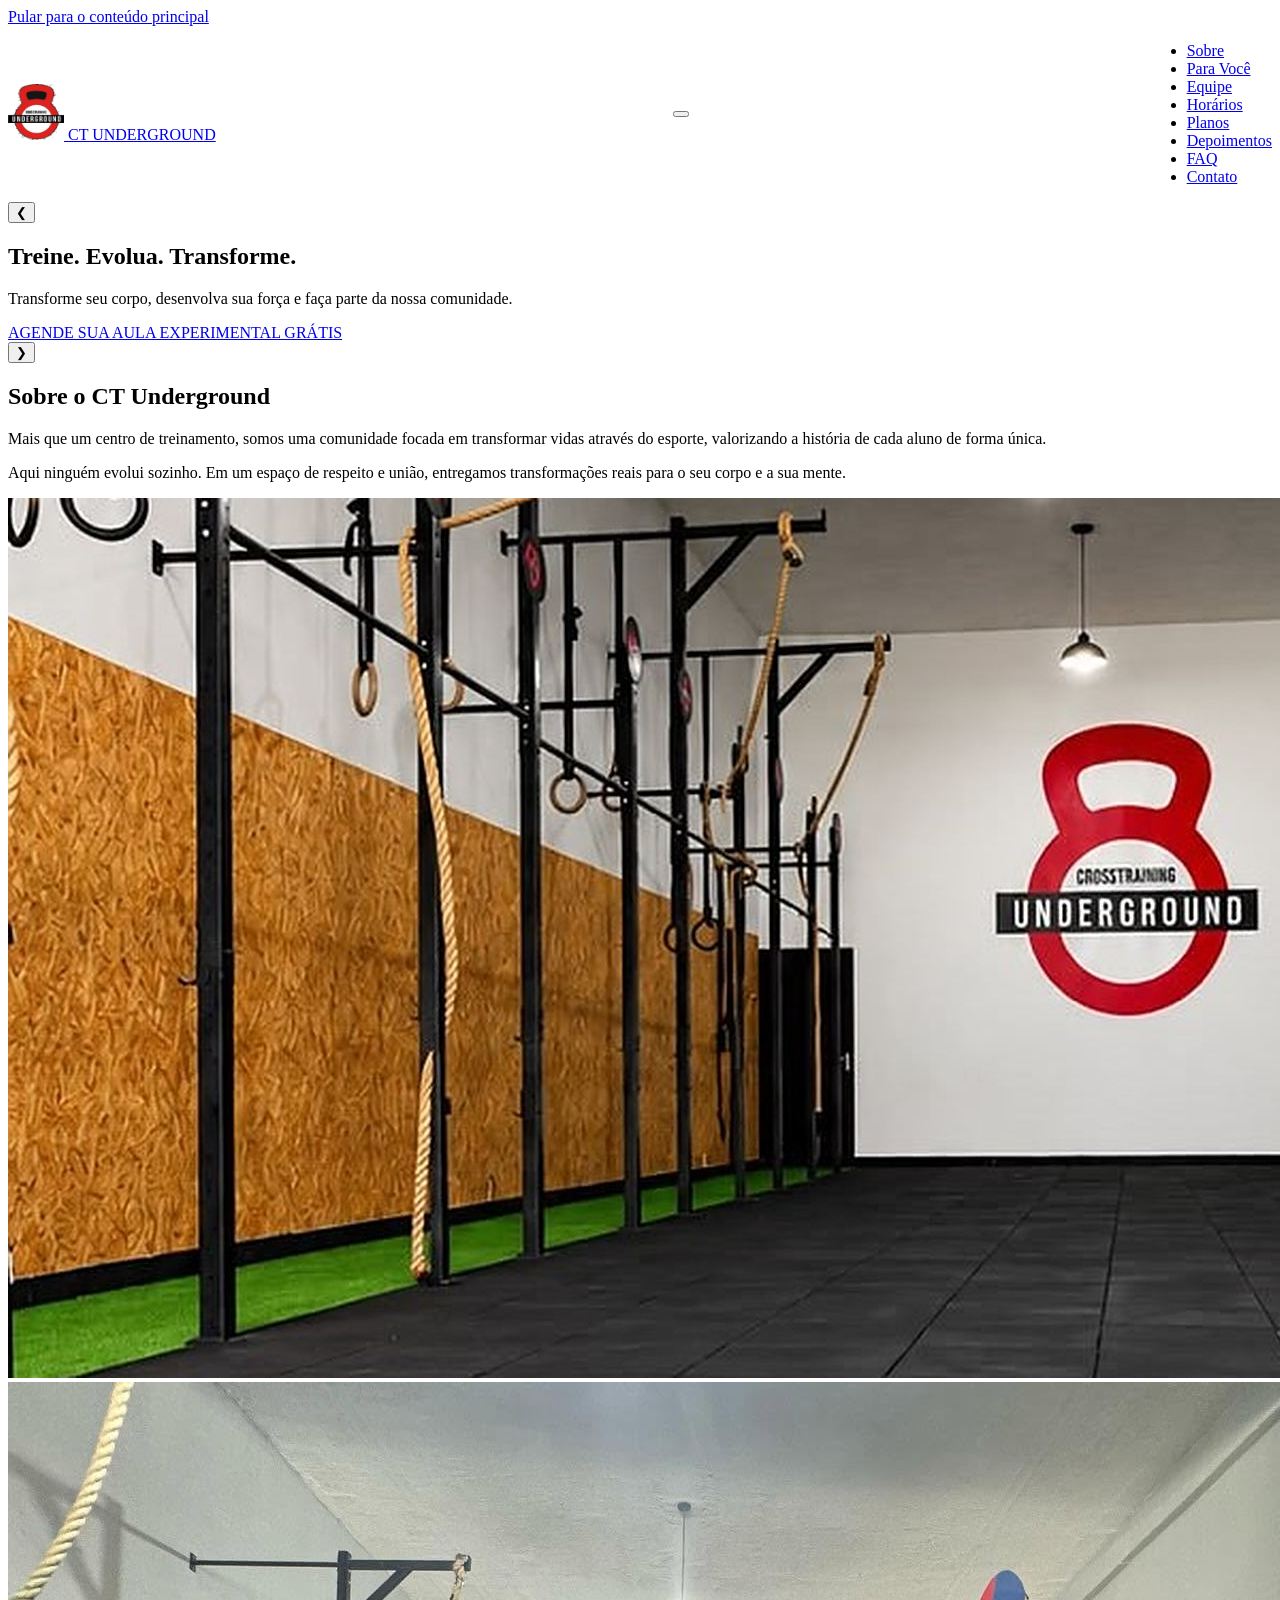
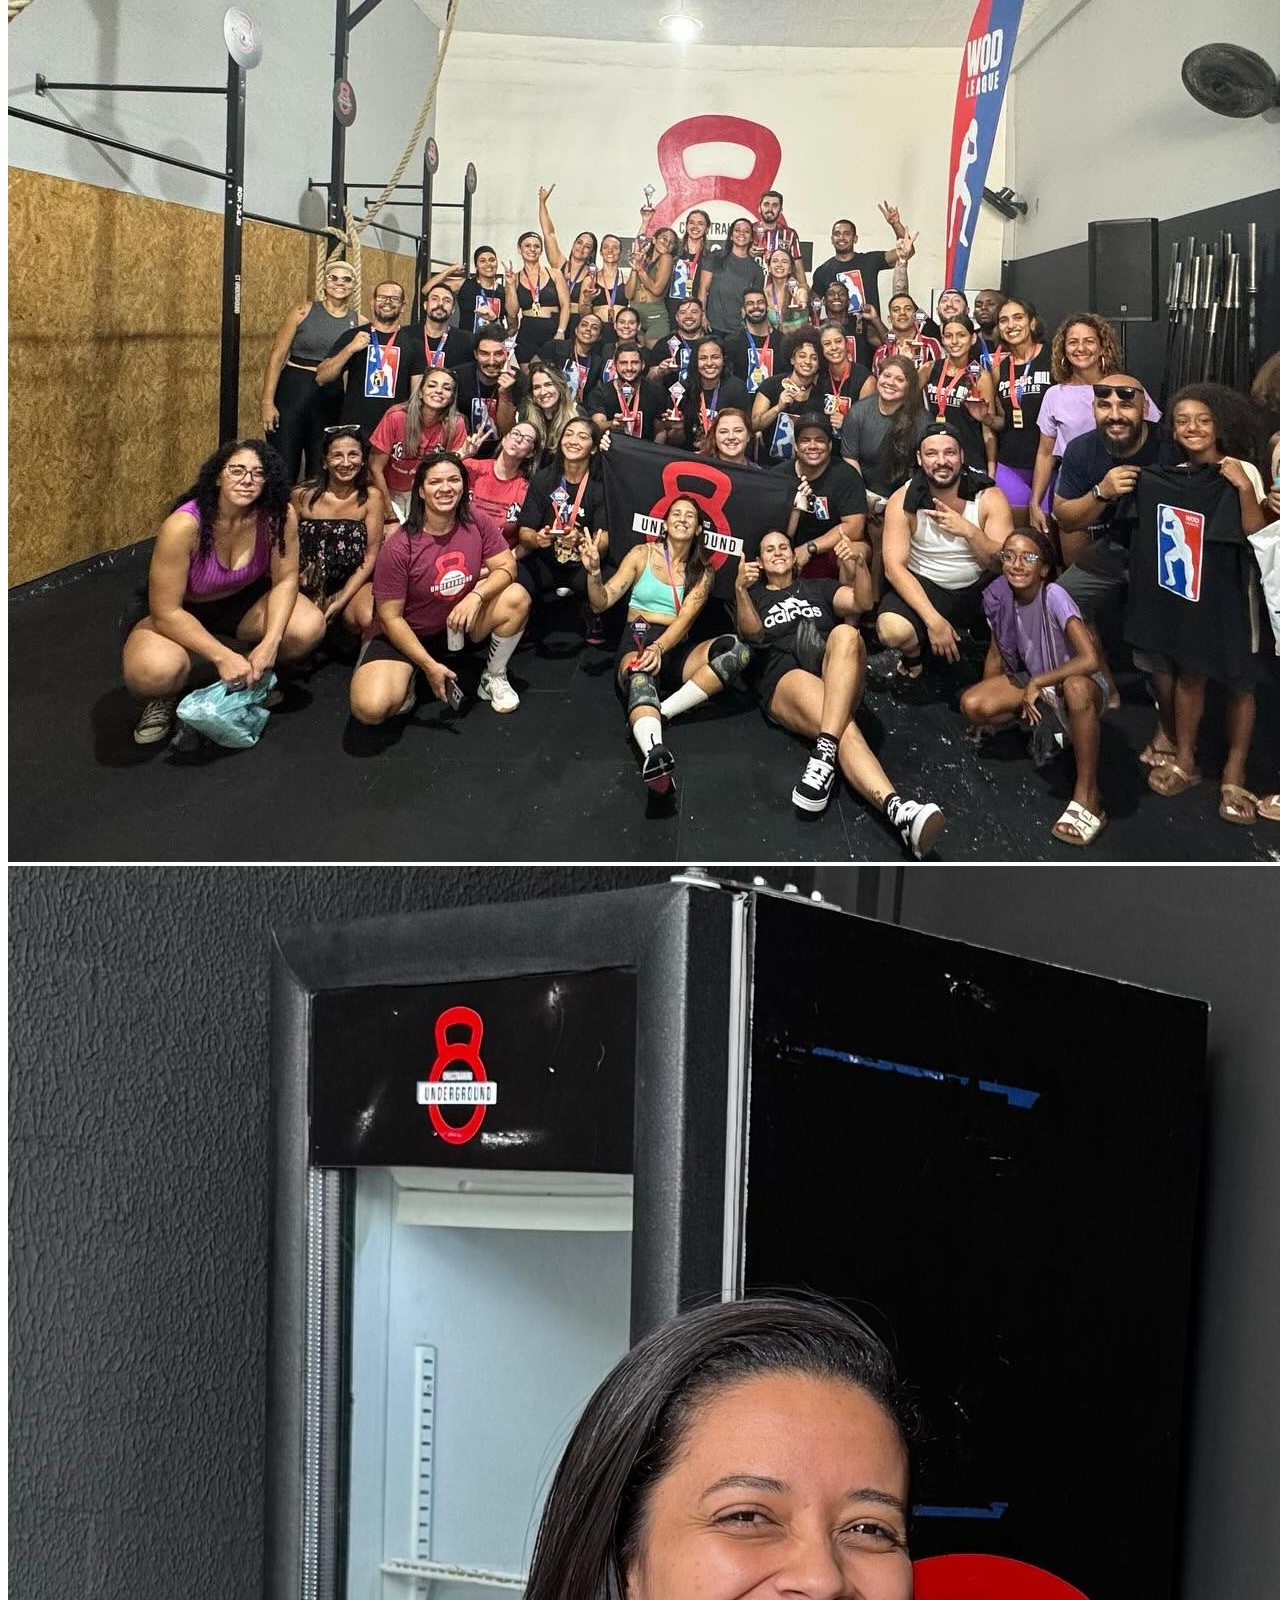
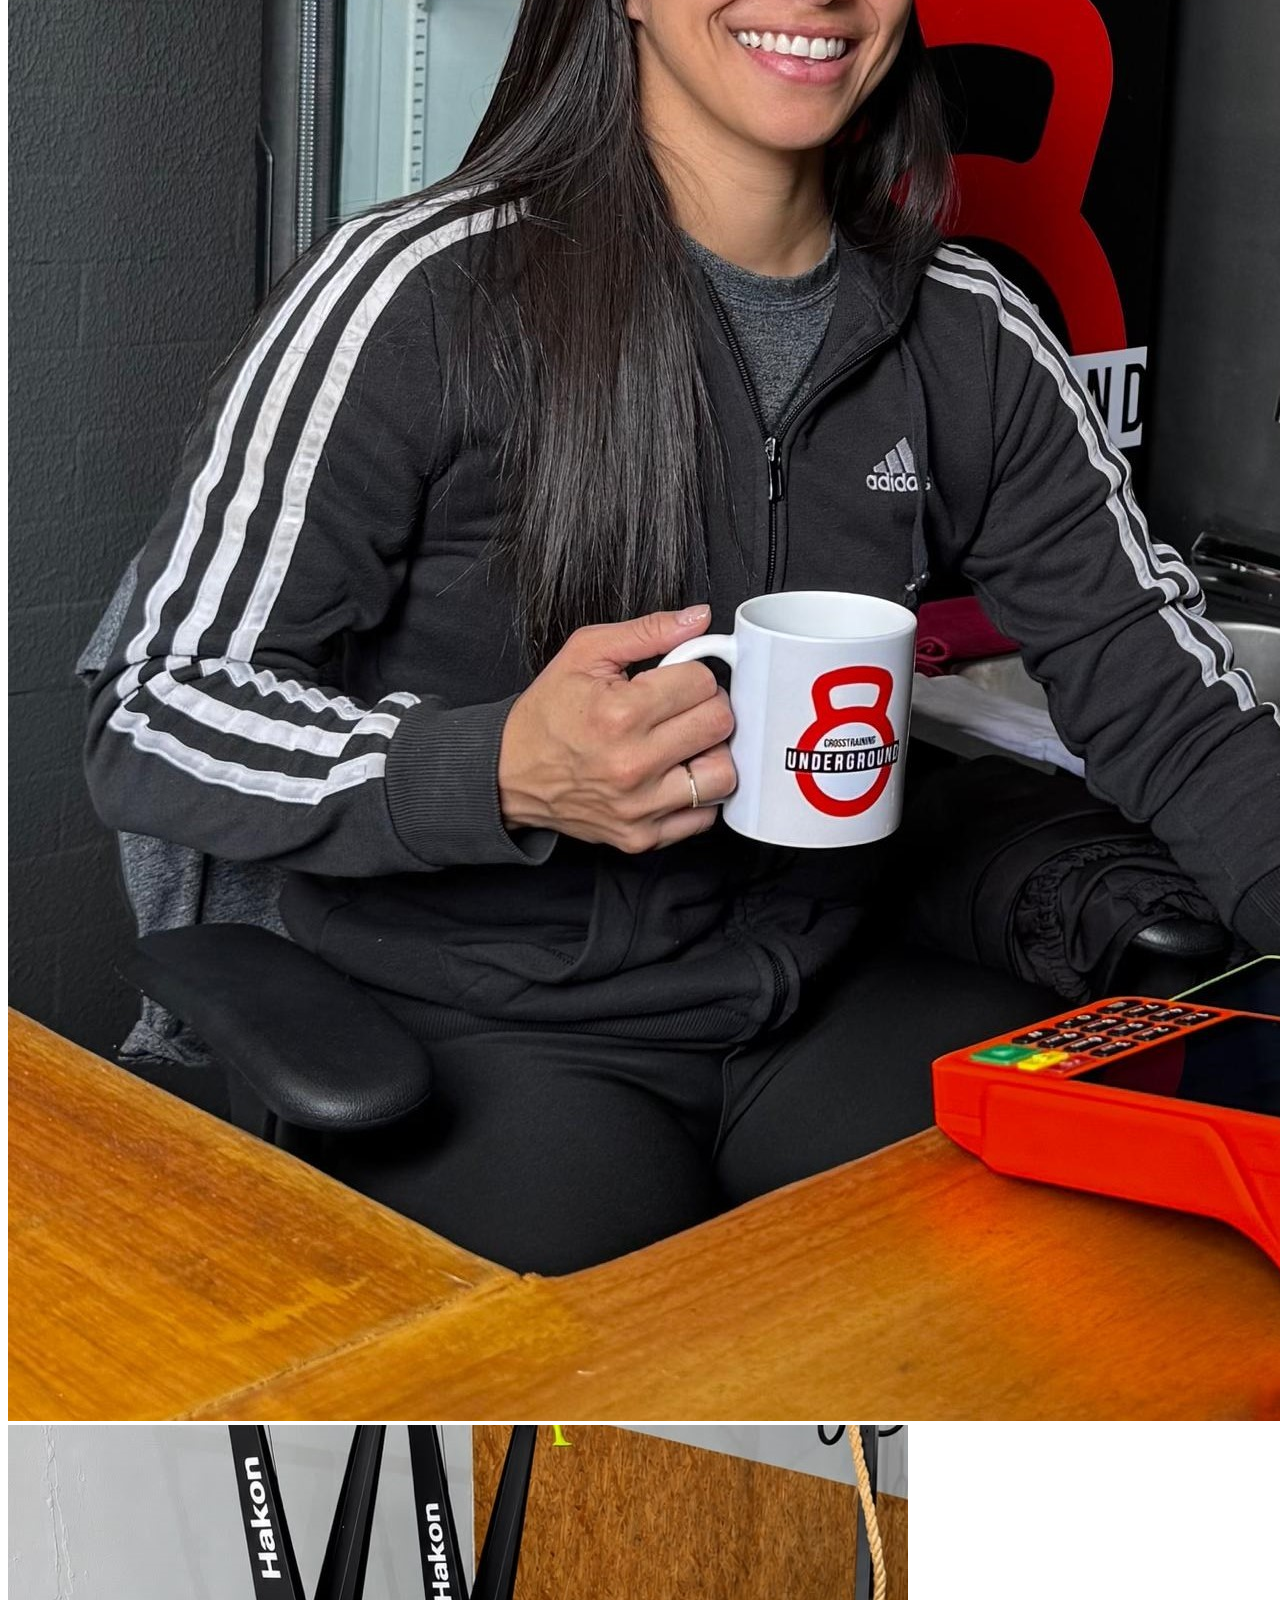
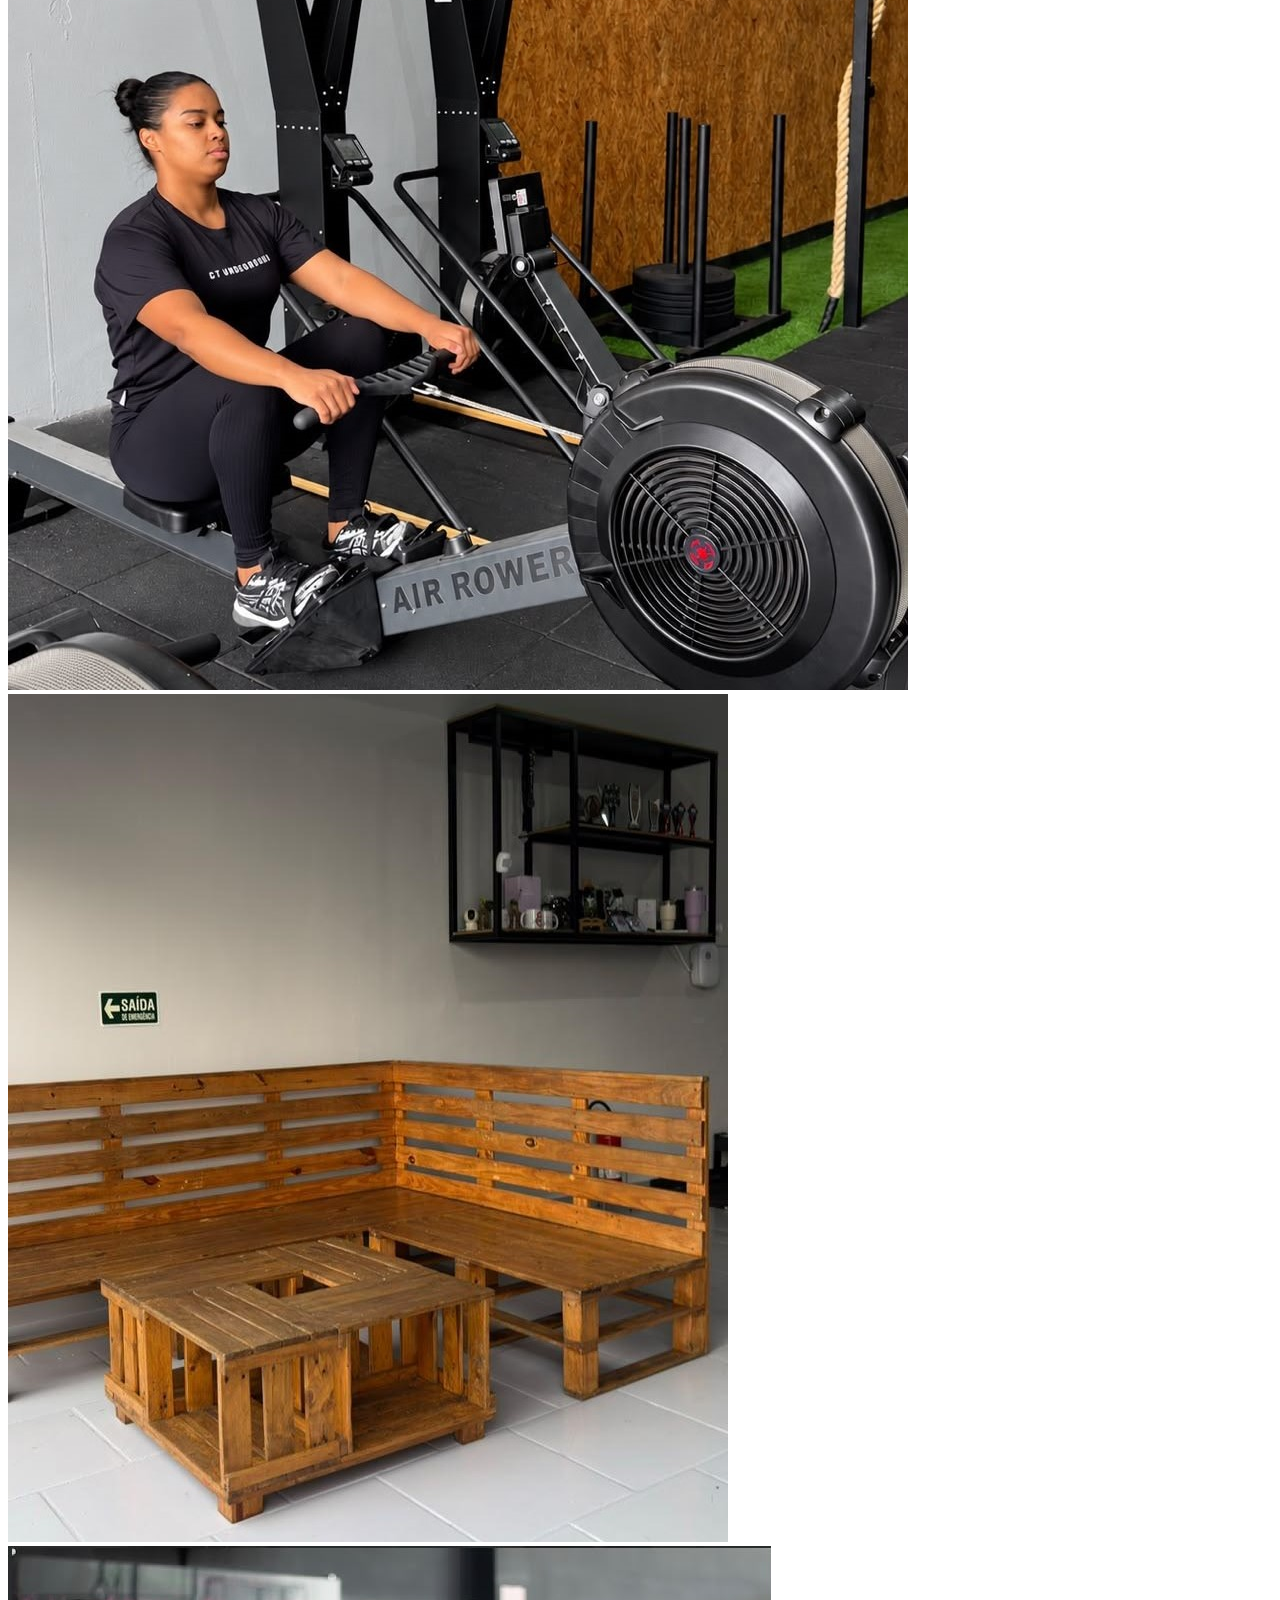
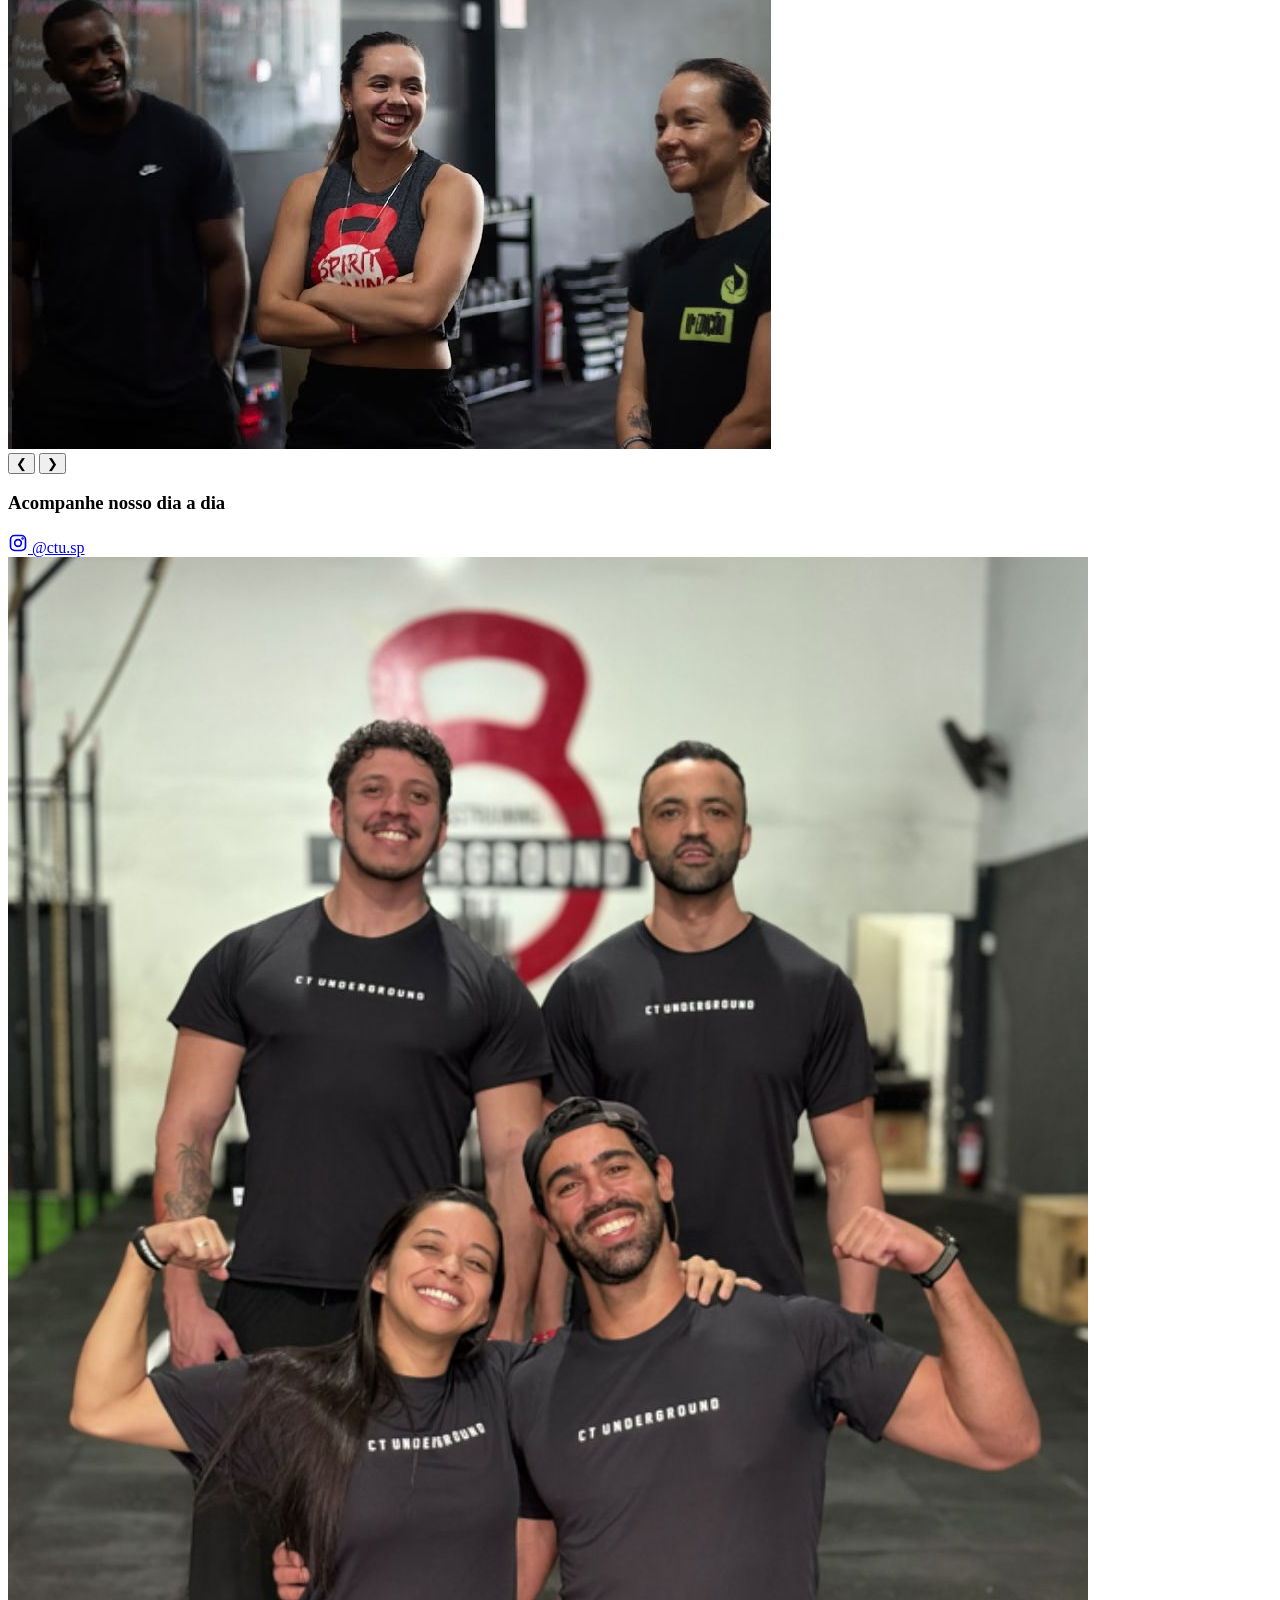
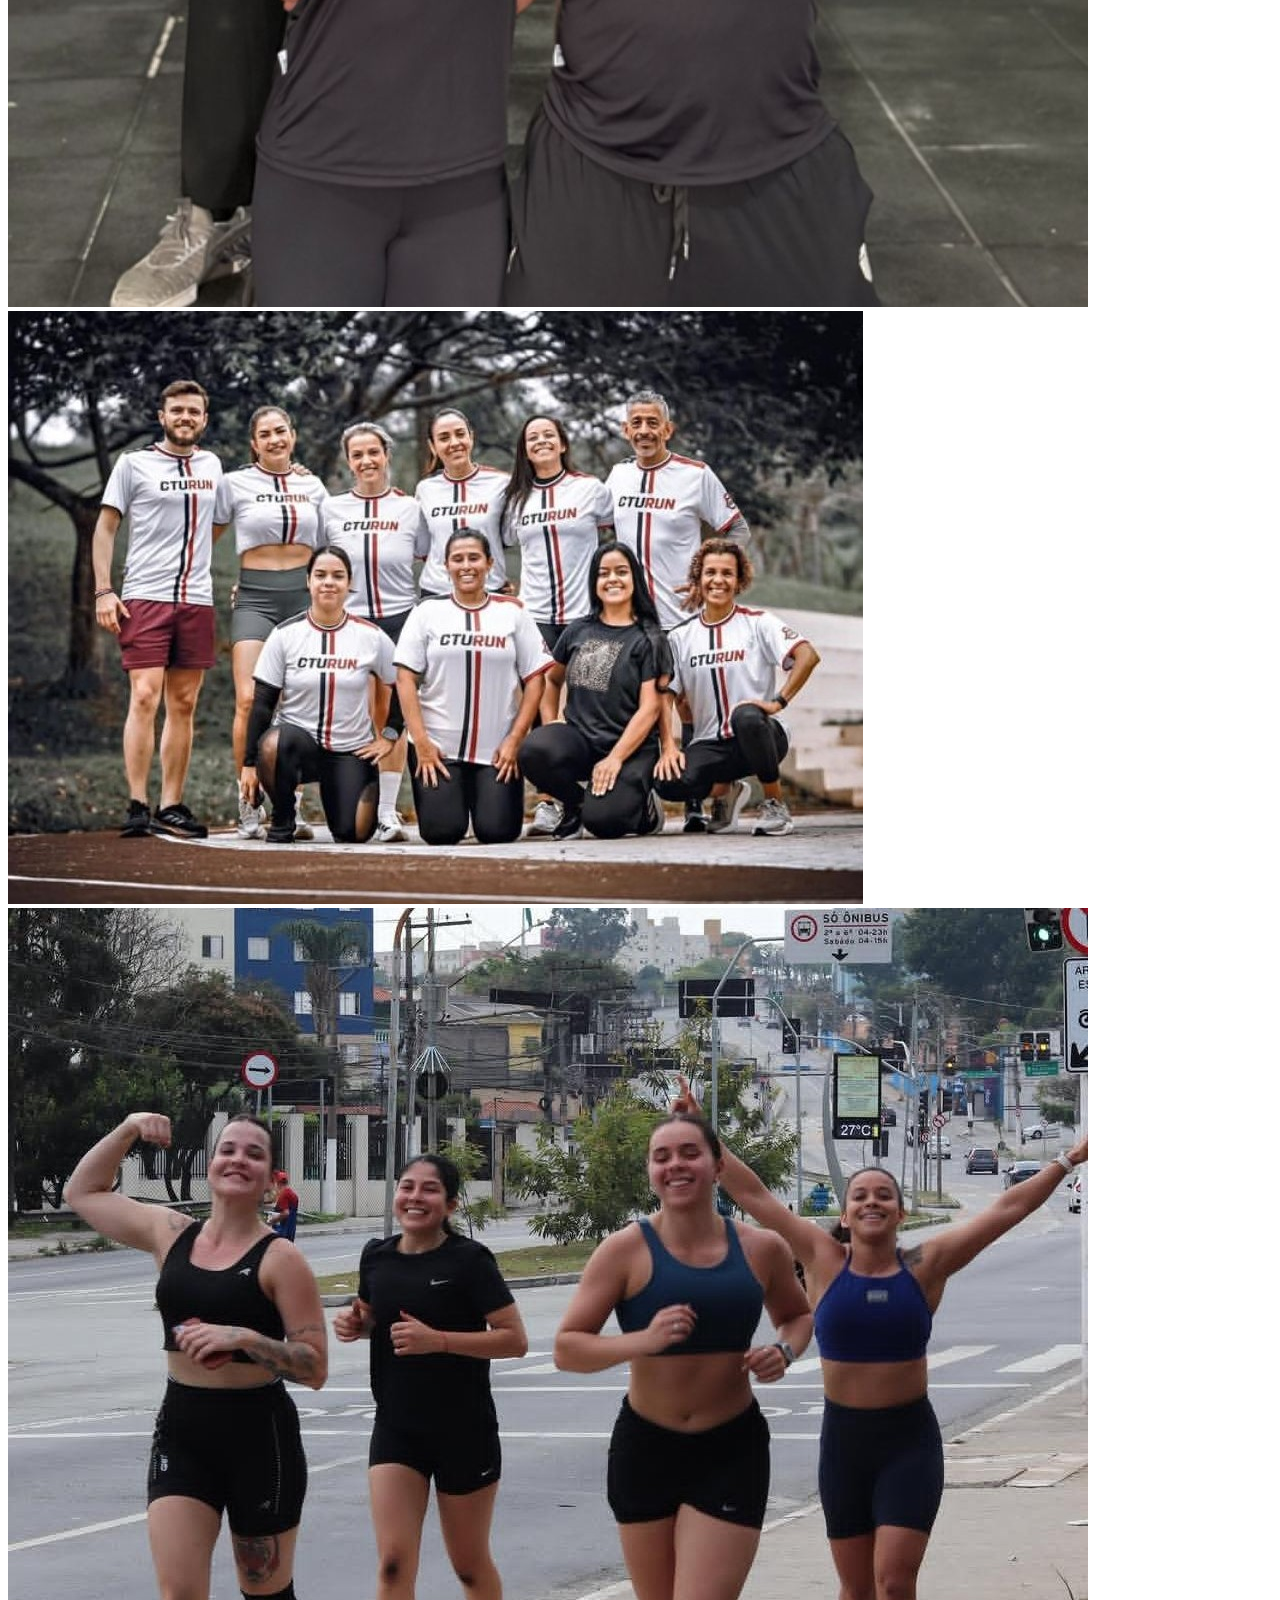
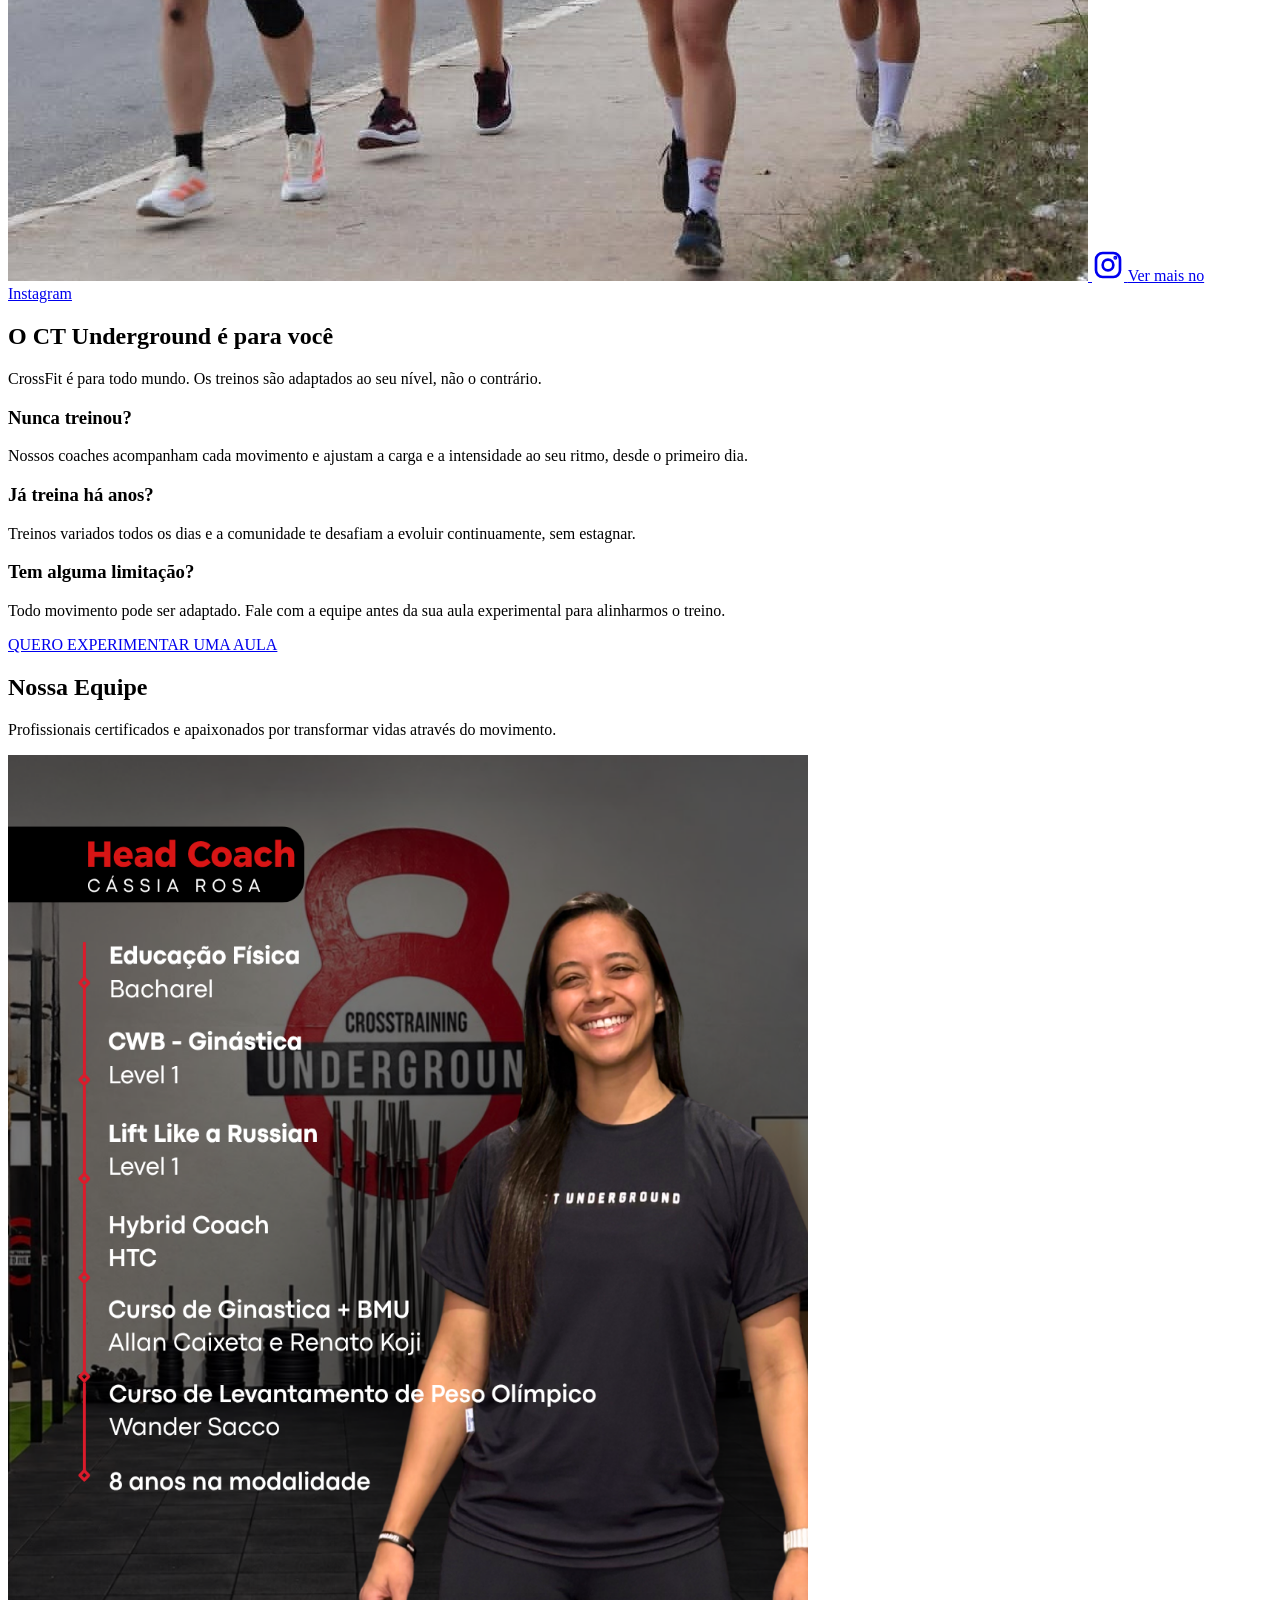
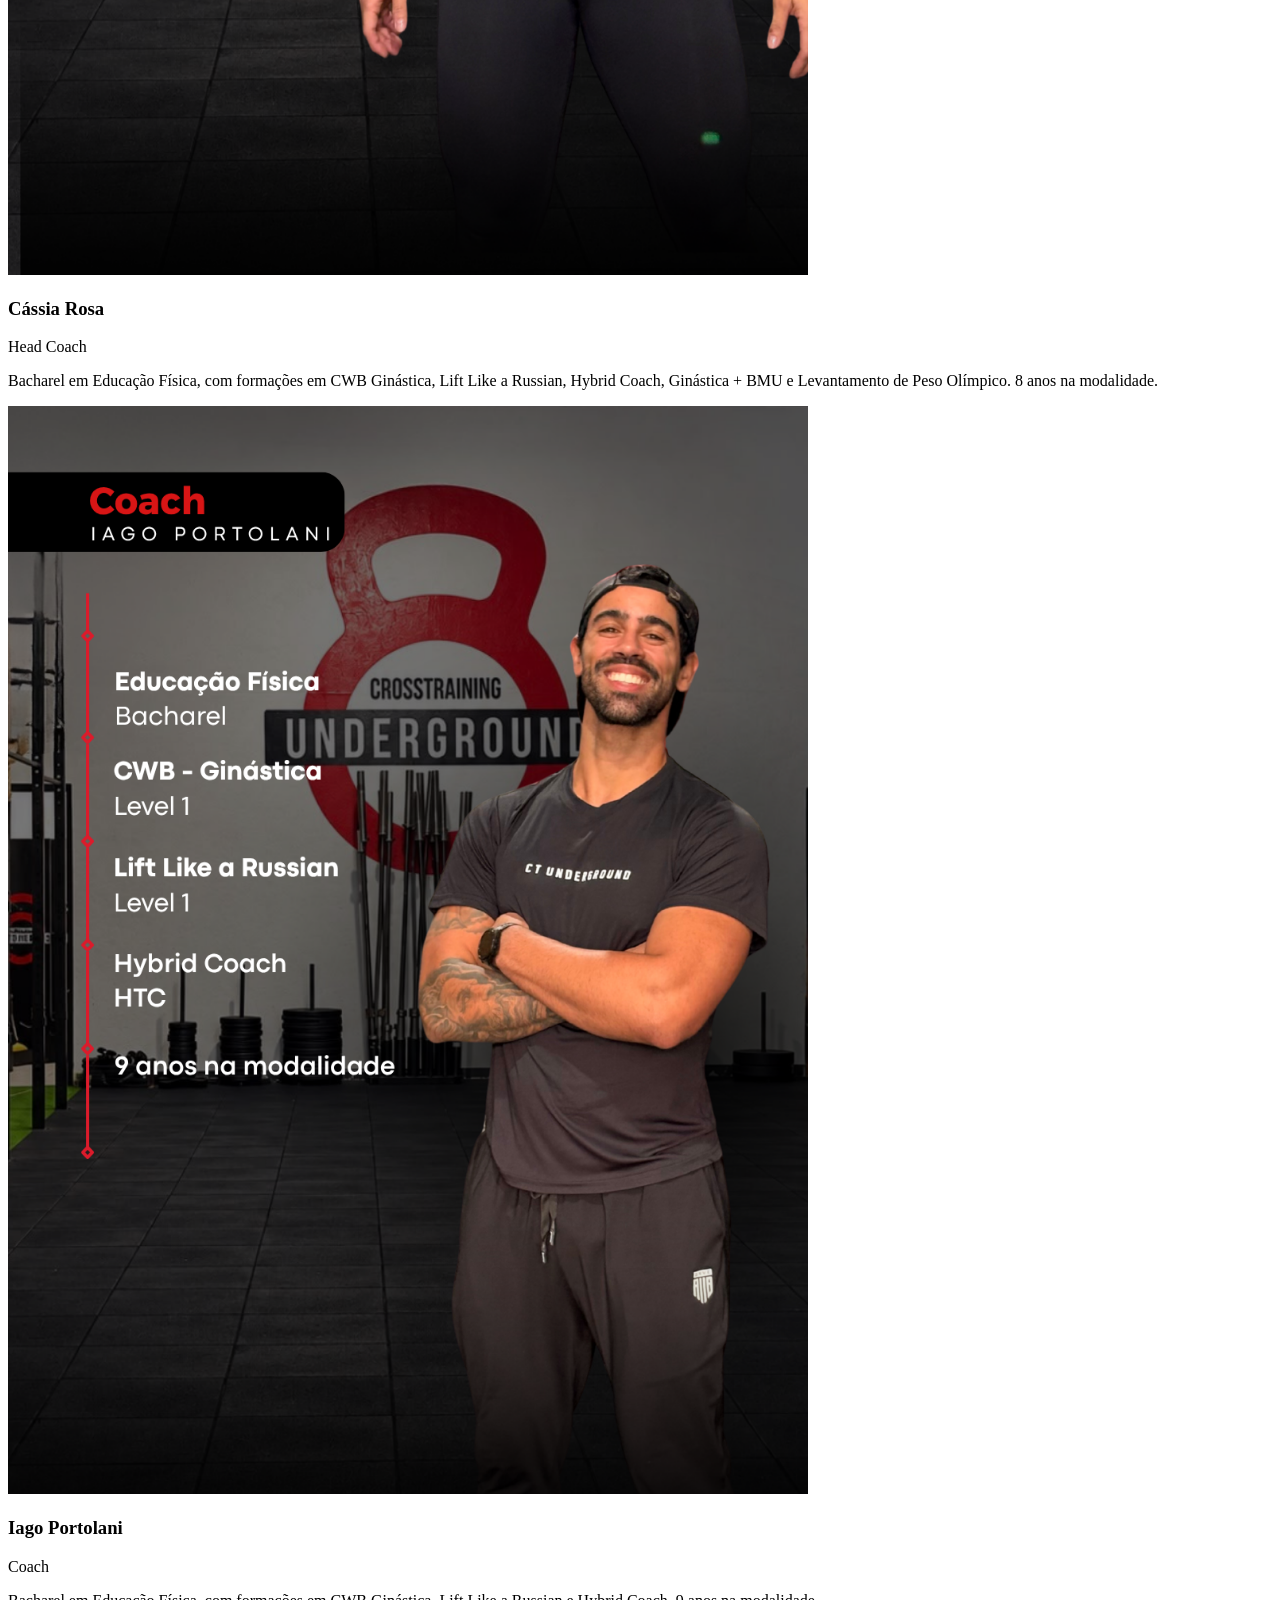
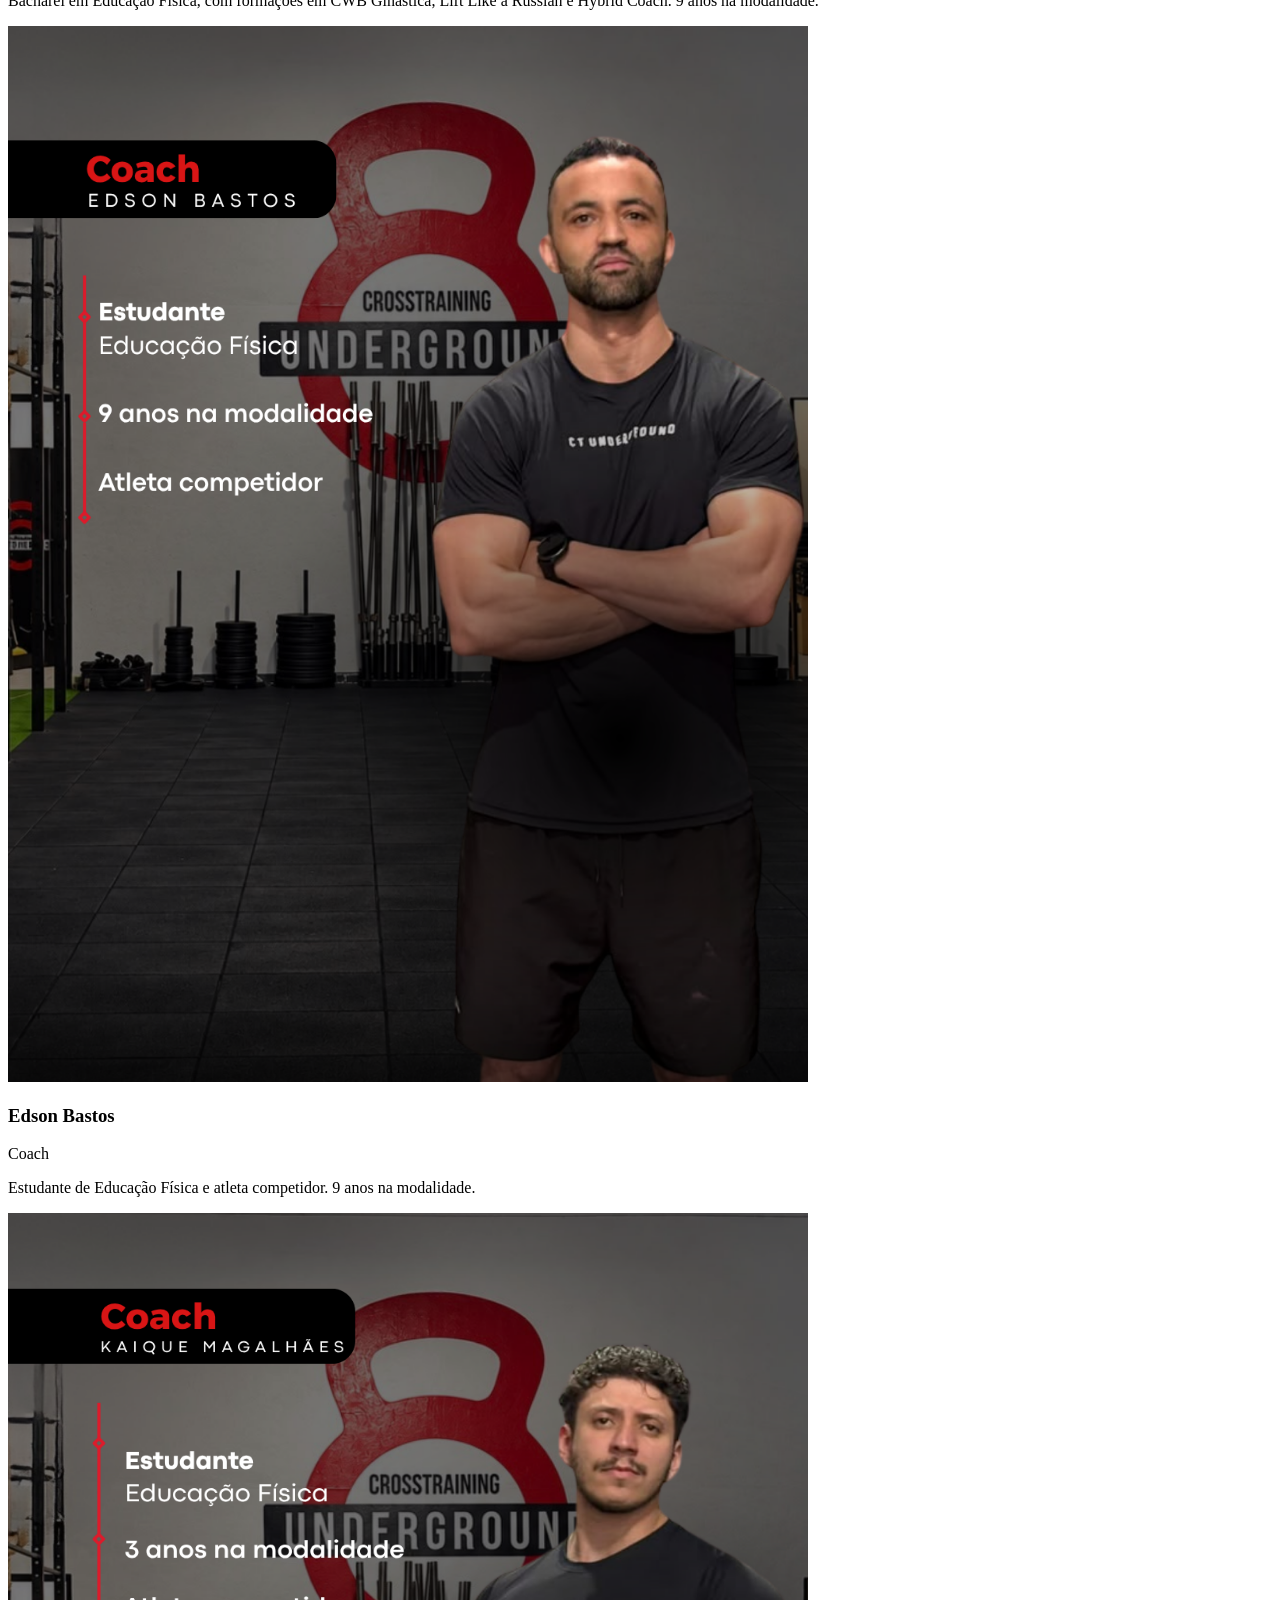
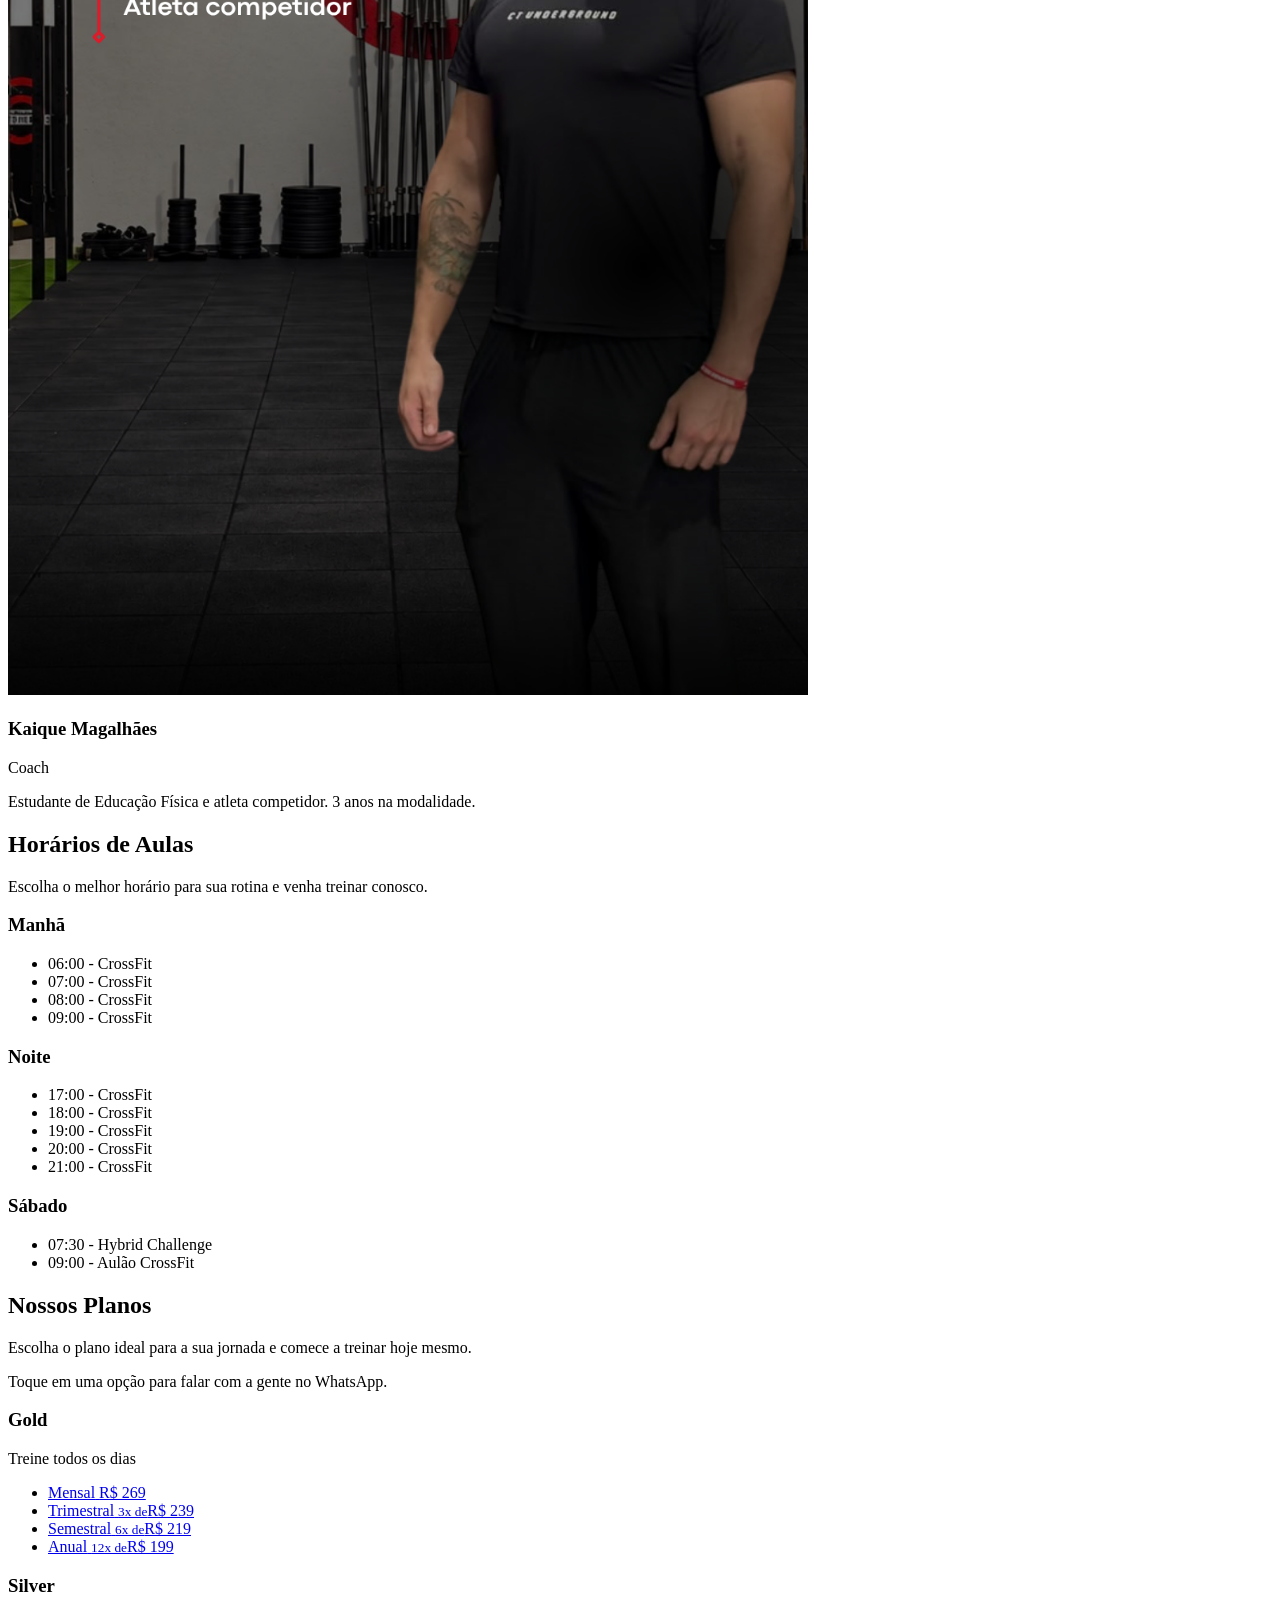
==== index.html @ 1b5f8e6a "Atualiza index.html corrigindo caminhos relativos" ====
<!DOCTYPE html>
<html lang="pt-BR">
<head>
    <meta charset="UTF-8">
    <meta name="viewport" content="width=device-width, initial-scale=1.0">

    <!-- SEO -->
    <title>CT Underground | Box de CrossFit na Zona Leste/SP</title>
    <meta name="description" content="Treine no CT Underground, na Zona Leste/SP. Aulas para todos os níveis, coaches certificados e comunidade forte. Agende sua aula experimental gratuita.">
    <link rel="canonical" href="https://www.ctunderground.com.br/">  <!--VERIFICAR DOMINIO-->
    <link rel="icon" type="image/png" href="public/assets/images/logo.png">

    <!-- Open Graph (preview ao compartilhar no WhatsApp/Instagram) -->
    <meta property="og:type" content="website">
    <meta property="og:title" content="CT Underground | Box de CrossFit na Zona Leste/SP">
    <meta property="og:description" content="Aulas para todos os níveis, coaches certificados e comunidade forte. Agende sua aula experimental gratuita.">
    <meta property="og:image" content="public/assets/images/img-header1.jpg">
    <meta property="og:locale" content="pt_BR">

    <link rel="stylesheet" href="public/assets/fonts/fonts.css">
    <link rel="stylesheet" href="public/assets/css/global.css">
    <link rel="stylesheet" href="index.css">

    <!-- Dados estruturados para SEO local -->
    <script type="application/ld+json">
    {
      "@context": "https://schema.org",
      "@type": "SportsActivityLocation",
      "name": "Crosstraining Underground",
      "image": "public/assets/images/img-header.jpg",
      "address": {
        "@type": "PostalAddress",
        "streetAddress": "Praça Maiacá, 3 - Jardim Brasília",
        "addressLocality": "São Paulo",
        "addressRegion": "SP",
        "addressCountry": "BR"
      },
      "telephone": "+55 11 91656-0389",
      "openingHoursSpecification": [
        {
          "@type": "OpeningHoursSpecification",
          "dayOfWeek": ["Monday","Tuesday","Wednesday","Thursday","Friday"],
          "opens": "06:00",
          "closes": "10:00"
        },
        {
          "@type": "OpeningHoursSpecification",
          "dayOfWeek": ["Monday","Tuesday","Wednesday","Thursday","Friday"],
          "opens": "17:00",
          "closes": "22:00"
        },
        {
          "@type": "OpeningHoursSpecification",
          "dayOfWeek": ["Saturday"],
          "opens": "07:30",
          "closes": "10:00"
        }
      ]
    }
    </script>
</head>

<body>
<a href="#main-content" class="skip-link">Pular para o conteúdo principal</a>

<header class="header">
    <div class="container nav-container" style="display: flex; justify-content: space-between; align-items: center; width: 100%;">
        <a href="#" class="logo">
            <img src="public/assets/images/logo-dark.png" alt="" width="56" height="56">
            <span class="logo-text">CT UNDERGROUND</span>
        </a>

        <button class="menu-toggle" id="menu-toggle" aria-label="Abrir menu" aria-expanded="false" aria-controls="nav-menu">
            <span></span>
            <span></span>
            <span></span>
        </button>

        <nav aria-label="Navegação principal">
            <ul class="nav-menu" id="nav-menu">
                <li><a href="#sobre">Sobre</a></li>
                <li><a href="#para-quem-e">Para Você</a></li>
                <li><a href="#equipe">Equipe</a></li>
                <li><a href="#horarios">Horários</a></li>
                <li><a href="#planos">Planos</a></li>
                <li><a href="#depoimentos">Depoimentos</a></li>
                <li><a href="#faq">FAQ</a></li>
                <li><a href="#contato">Contato</a></li>
            </ul>
        </nav>
    </div>
</header>

<main id="main-content">

    <section class="hero" id="hero-banner">
        <button class="hero-btn prev" id="prev-btn" aria-label="Imagem anterior do banner">&#10094;</button>
        <div class="hero-content">
            <h1>Treine. Evolua. Transforme.</h1>
            <p>Transforme seu corpo, desenvolva sua força e faça parte da nossa comunidade.</p>
            <a href="#contato" class="btn-cta">AGENDE SUA AULA EXPERIMENTAL GRÁTIS</a>
        </div>
        <button class="hero-btn next" id="next-btn" aria-label="Próxima imagem do banner">&#10095;</button>
    </section>

    <section class="about" id="sobre">
        <div class="about-container">
            <div class="about-text">
                <h2>Sobre o CT Underground</h2>
                <p>Mais que um centro de treinamento, somos uma comunidade focada em transformar vidas através do esporte, valorizando a história de cada aluno de forma única.</p>
                <p>Aqui ninguém evolui sozinho. Em um espaço de respeito e união, entregamos transformações reais para o seu corpo e a sua mente.</p>
            </div>

            <!-- Carrossel de Fotos -->
            <div class="about-image about-carousel">
                <div class="carousel-track-container">
                    <div class="carousel-track" id="about-track">
                        <div class="carousel-slide current-slide">
                            <img src="public/assets/images/img-about1.jpg" alt="Estrutura interna do CT Underground" loading="lazy" decoding="async">
                        </div>
                        <div class="carousel-slide">
                            <img src="public/assets/images/img-about2.jpg" alt="Área de treino do CT Underground" loading="lazy" decoding="async">
                        </div>
                        <div class="carousel-slide">
                            <img src="public/assets/images/img-about3.jpg" alt="Equipamentos e espaço do box" loading="lazy" decoding="async">
                        </div>
                        <div class="carousel-slide">
                            <img src="public/assets/images/img-about4.jpg" alt="Equipamentos e espaço do box" loading="lazy" decoding="async">
                        </div>
                         <div class="carousel-slide">
                            <img src="public/assets/images/img-about5.jpg" alt="Equipamentos e espaço do box" loading="lazy" decoding="async">
                        </div>
                        <div class="carousel-slide">
                            <img src="public/assets/images/img-about6.jpg" alt="Equipamentos e espaço do box" loading="lazy" decoding="async">
                        </div>
                    </div>
                </div>
                <!-- Botões de navegação do carrossel -->
                <button class="carousel-btn prev-btn" id="about-prev" aria-label="Foto anterior">&#10094;</button>
                <button class="carousel-btn next-btn" id="about-next" aria-label="Próxima foto">&#10095;</button>
            </div>
        </div>

        <!-- Instagram -->
        <div class="about-instagram">
            <div class="about-instagram-header">
                <h3>Acompanhe nosso dia a dia</h3>
                <a href="https://www.instagram.com/ctu.sp/" target="_blank" rel="noopener" class="btn-instagram">
                    <svg viewBox="0 0 24 24" width="20" height="20" fill="none" stroke="currentColor" stroke-width="2" stroke-linecap="round" stroke-linejoin="round" aria-hidden="true">
                        <rect x="3" y="3" width="18" height="18" rx="5"></rect>
                        <circle cx="12" cy="12" r="4"></circle>
                        <circle cx="17.5" cy="6.5" r="0.5" fill="currentColor"></circle>
                    </svg>
                    @ctu.sp
                </a>
            </div>

            <div class="instagram-grid">
                <a href="https://www.instagram.com/p/Dcvog55HO2o/" target="_blank" rel="noopener" class="instagram-post">
                    <img src="public/assets/images/insta-1.jpg" alt="Publicação do CT Underground no Instagram" loading="lazy" decoding="async">
                </a>
                <a href="https://www.instagram.com/p/DZAH4xvkXIh/" target="_blank" rel="noopener" class="instagram-post">
                    <img src="public/assets/images/insta-2.jpg" alt="Publicação do CT Underground no Instagram" loading="lazy" decoding="async">
                </a>
                <a href="https://www.instagram.com/p/Dcr405zHGUo/" target="_blank" rel="noopener" class="instagram-post">
                    <img src="public/assets/images/insta-3.jpg" alt="Publicação do CT Underground no Instagram" loading="lazy" decoding="async">
                </a>
                <a href="https://www.instagram.com/ctu.sp/" target="_blank" rel="noopener" class="instagram-post instagram-more">
                    <svg viewBox="0 0 24 24" width="32" height="32" fill="none" stroke="currentColor" stroke-width="2" stroke-linecap="round" stroke-linejoin="round" aria-hidden="true">
                        <rect x="3" y="3" width="18" height="18" rx="5"></rect>
                        <circle cx="12" cy="12" r="4"></circle>
                        <circle cx="17.5" cy="6.5" r="0.5" fill="currentColor"></circle>
                    </svg>
                    <span>Ver mais no Instagram</span>
                </a>
            </div>
        </div>
    </section>

    <!-- Nova seção: acolhe quem nunca treinou -->
    <section class="for-you" id="para-quem-e">
        <div class="for-you-container">
            <h2>O CT Underground é para você</h2>
            <p class="for-you-subtitle">CrossFit é para todo mundo. Os treinos são adaptados ao seu nível, não o contrário.</p>

            <div class="for-you-grid">
                <div class="for-you-card">
                    <h3>Nunca treinou?</h3>
                    <p>Nossos coaches acompanham cada movimento e ajustam a carga e a intensidade ao seu ritmo, desde o primeiro dia.</p>
                </div>
                <div class="for-you-card">
                    <h3>Já treina há anos?</h3>
                    <p>Treinos variados todos os dias e a comunidade te desafiam a evoluir continuamente, sem estagnar.</p>
                </div>
                <div class="for-you-card">
                    <h3>Tem alguma limitação?</h3>
                    <p>Todo movimento pode ser adaptado. Fale com a equipe antes da sua aula experimental para alinharmos o treino.</p>
                </div>
            </div>

            <div class="for-you-cta">
                <a href="#contato" class="btn-cta">QUERO EXPERIMENTAR UMA AULA</a>
            </div>
        </div>
    </section>

    <section class="team" id="equipe">
        <div class="team-container">
            <h2>Nossa Equipe</h2>
            <p class="team-subtitle">Profissionais certificados e apaixonados por transformar vidas através do movimento.</p>

            <div class="team-grid">
                <div class="coach-card">
                    <img src="public/assets/images/coach-cassia.jpg" width="800" height="1120" alt="Cássia Rosa, Head Coach do Crosstraining Underground" loading="lazy" decoding="async">
                    <h3>Cássia Rosa</h3>
                    <span class="coach-role">Head Coach</span>
                    <p>Bacharel em Educação Física, com formações em CWB Ginástica, Lift Like a Russian, Hybrid Coach, Ginástica + BMU e Levantamento de Peso Olímpico. 8 anos na modalidade.</p>
                </div>

                <div class="coach-card">
                    <img src="public/assets/images/coach-iago.jpg" width="800" height="1088" alt="Iago Portolani, Coach do Crosstraining Underground" loading="lazy" decoding="async">
                    <h3>Iago Portolani</h3>
                    <span class="coach-role">Coach</span>
                    <p>Bacharel em Educação Física, com formações em CWB Ginástica, Lift Like a Russian e Hybrid Coach. 9 anos na modalidade.</p>
                </div>

                <div class="coach-card">
                    <img src="public/assets/images/coach-edson.jpg" width="800" height="1056" alt="Edson Bastos, Coach do Crosstraining Underground" loading="lazy" decoding="async">
                    <h3>Edson Bastos</h3>
                    <span class="coach-role">Coach</span>
                    <p>Estudante de Educação Física e atleta competidor. 9 anos na modalidade.</p>
                </div>

                <div class="coach-card">
                    <img src="public/assets/images/coach-kaique.jpg" width="800" height="1082" alt="Kaique Magalhães, Coach do Crosstraining Underground" loading="lazy" decoding="async">
                    <h3>Kaique Magalhães</h3>
                    <span class="coach-role">Coach</span>
                    <p>Estudante de Educação Física e atleta competidor. 3 anos na modalidade.</p>
                </div>
            </div>
        </div>
    </section>

    <section class="schedule" id="horarios">
    <div class="schedule-container">
        <h2>Horários de Aulas</h2>
        <p class="schedule-subtitle">Escolha o melhor horário para sua rotina e venha treinar conosco.</p>

        <div class="schedule-grid">
            <!-- Coluna 1: Manhã -->
            <div class="schedule-card">
                <h3>Manhã</h3>
                <ul>
                    <li><span>06:00</span> - CrossFit</li>
                    <li><span>07:00</span> - CrossFit</li>
                    <li><span>08:00</span> - CrossFit</li>
                    <li><span>09:00</span> - CrossFit</li>
                </ul>
            </div>

            <!-- Coluna 2: Noite -->
            <div class="schedule-card">
                <h3>Noite</h3>
                <ul>
                    <li><span>17:00</span> - CrossFit</li>
                    <li><span>18:00</span> - CrossFit</li>
                    <li><span>19:00</span> - CrossFit</li>
                    <li><span>20:00</span> - CrossFit</li>
                    <li><span>21:00</span> - CrossFit</li>
                </ul>
            </div>

            <!-- Coluna 3: Sábado -->
            <div class="schedule-card">
                <h3>Sábado</h3>
                <ul>
                    <li><span>07:30</span> - Hybrid Challenge</li>
                    <li><span>09:00</span> - Aulão CrossFit</li>
                </ul>
            </div>
        </div>
    </div>
</section>

    <section class="plans" id="planos">
        <div class="plans-container">
            <h2>Nossos Planos</h2>
            <p class="plans-subtitle">Escolha o plano ideal para a sua jornada e comece a treinar hoje mesmo.</p>
            <p class="plans-hint">Toque em uma opção para falar com a gente no WhatsApp.</p>

            <div class="plans-grid">
                <div class="plan-card plan-gold">
                    <h3>Gold</h3>
                    <p class="plan-tagline">Treine todos os dias</p>
                    <ul class="plan-options">
                        <li>
                            <a href="https://wa.me/5511916560389?text=Ol%C3%A1%21%20Gostaria%20de%20assinar%20o%20plano%20GOLD%20Mensal%20%28R%24%20269%29." target="_blank" rel="noopener" class="plan-option" aria-label="Plano GOLD Mensal, R$ 269. Falar no WhatsApp">
                                <span class="plan-option-name">Mensal</span>
                                <span class="plan-option-price">R$ 269</span>
                            </a>
                        </li>
                        <li>
                            <a href="https://wa.me/5511916560389?text=Ol%C3%A1%21%20Gostaria%20de%20assinar%20o%20plano%20GOLD%20Trimestral%20%283x%20de%20R%24%20239%29." target="_blank" rel="noopener" class="plan-option" aria-label="Plano GOLD Trimestral, 3x de R$ 239. Falar no WhatsApp">
                                <span class="plan-option-name">Trimestral</span>
                                <span class="plan-option-price"><small>3x de</small>R$ 239</span>
                            </a>
                        </li>
                        <li>
                            <a href="https://wa.me/5511916560389?text=Ol%C3%A1%21%20Gostaria%20de%20assinar%20o%20plano%20GOLD%20Semestral%20%286x%20de%20R%24%20219%29." target="_blank" rel="noopener" class="plan-option" aria-label="Plano GOLD Semestral, 6x de R$ 219. Falar no WhatsApp">
                                <span class="plan-option-name">Semestral</span>
                                <span class="plan-option-price"><small>6x de</small>R$ 219</span>
                            </a>
                        </li>
                        <li>
                            <a href="https://wa.me/5511916560389?text=Ol%C3%A1%21%20Gostaria%20de%20assinar%20o%20plano%20GOLD%20Anual%20%2812x%20de%20R%24%20199%29." target="_blank" rel="noopener" class="plan-option" aria-label="Plano GOLD Anual, 12x de R$ 199. Falar no WhatsApp">
                                <span class="plan-option-name">Anual</span>
                                <span class="plan-option-price"><small>12x de</small>R$ 199</span>
                            </a>
                        </li>
                    </ul>
                </div>

                <div class="plan-card plan-silver">
                    <h3>Silver</h3>
                    <p class="plan-tagline">Treinos 3x na semana</p>
                    <ul class="plan-options">
                        <li>
                            <a href="https://wa.me/5511916560389?text=Ol%C3%A1%21%20Gostaria%20de%20assinar%20o%20plano%20SILVER%20Mensal%20%28R%24%20229%29." target="_blank" rel="noopener" class="plan-option" aria-label="Plano SILVER Mensal, R$ 229. Falar no WhatsApp">
                                <span class="plan-option-name">Mensal</span>
                                <span class="plan-option-price">R$ 229</span>
                            </a>
                        </li>
                        <li>
                            <a href="https://wa.me/5511916560389?text=Ol%C3%A1%21%20Gostaria%20de%20assinar%20o%20plano%20SILVER%20Trimestral%20%283x%20de%20R%24%20209%29." target="_blank" rel="noopener" class="plan-option" aria-label="Plano SILVER Trimestral, 3x de R$ 209. Falar no WhatsApp">
                                <span class="plan-option-name">Trimestral</span>
                                <span class="plan-option-price"><small>3x de</small>R$ 209</span>
                            </a>
                        </li>
                        <li>
                            <a href="https://wa.me/5511916560389?text=Ol%C3%A1%21%20Gostaria%20de%20assinar%20o%20plano%20SILVER%20Semestral%20%286x%20de%20R%24%20189%29." target="_blank" rel="noopener" class="plan-option" aria-label="Plano SILVER Semestral, 6x de R$ 189. Falar no WhatsApp">
                                <span class="plan-option-name">Semestral</span>
                                <span class="plan-option-price"><small>6x de</small>R$ 189</span>
                            </a>
                        </li>
                        <li>
                            <a href="https://wa.me/5511916560389?text=Ol%C3%A1%21%20Gostaria%20de%20assinar%20o%20plano%20SILVER%20Anual%20%2812x%20de%20R%24%20179%29." target="_blank" rel="noopener" class="plan-option" aria-label="Plano SILVER Anual, 12x de R$ 179. Falar no WhatsApp">
                                <span class="plan-option-name">Anual</span>
                                <span class="plan-option-price"><small>12x de</small>R$ 179</span>
                            </a>
                        </li>
                    </ul>
                </div>
            </div>

            <p class="plans-totalpass"><strong>Aceitamos TotalPass</strong> &middot; Planos TP2+ e TP3</p>
        </div>
    </section>

    <!-- Nova seção: prova social -->
    <section class="testimonials" id="depoimentos">
        <div class="testimonials-container">
            <h2>Quem treina, recomenda</h2>
            <div class="google-rating">
                <div class="google-rating-score">
                    <span class="google-rating-number">5,0</span>
                    <span class="google-rating-stars" role="img" aria-label="5 de 5 estrelas">&#9733;&#9733;&#9733;&#9733;&#9733;</span>
                </div>
                <p class="google-rating-text">68 avaliações no Google</p>
                <div class="google-rating-actions">
                    <a href="https://www.google.com/maps?cid=6252915759391839702" target="_blank" rel="noopener" class="btn-plano">VER AVALIAÇÕES</a>
                    <a href="https://www.google.com/search?q=ct+underground#lrd=0x94ce6717894ad2b5:0x56c6d1c0f8fe15d6,3,,,," target="_blank" rel="noopener" class="btn-cta">AVALIAR NO GOOGLE</a>
                </div>
            </div>

            <div class="testimonials-grid">
                <div class="testimonial-card">
                    <p>"Entrar para a família CTU foi uma das melhores decisões que tomei. Completei um ano de treino e, nesse período, eliminei 20 kg e, mais do que isso, recuperei minha saúde física e mental.
                    Sou muito grata a todos os coaches, que sempre me incentivam a evoluir, respeitando meu tempo e acreditando no meu potencial. Esse apoio fez toda a diferença para que eu mantivesse a motivação e a constância. Hoje o CrossFit faz parte da minha rotina diária e já não consigo me imaginar sem esse ambiente acolhedor, cheio de energia e incentivo. Obrigada a toda a equipe do CTU por fazer parte dessa transformação e por me mostrarem, todos os dias, que somos capazes de ir além."</p>
                    <span class="testimonial-name">Camila Novais Martins</span>
                    <span class="testimonial-source">Avaliação no Google</span>
                </div>
                <div class="testimonial-card">
                    <p>"Sem dúvidas o melhor Box de Crossfit da zona leste, sistema operacional excelente, com professores de qualidade, acolhimento ao aluno, rendimento de performance para emagrecimento e ganho de massa, sem igual, recomendo muito este local."</p>
                    <span class="testimonial-name">Taynara Luiza</span>
                    <span class="testimonial-source">Avaliação no Google</span>
                </div>
                <div class="testimonial-card">
                    <p>"Treinar no CTU foi uma das melhores escolhas que fiz. Mais do que um lugar para praticar exercícios, encontrei uma verdadeira família, onde cada aluno é acolhido, incentivado e respeitado em seu próprio ritmo.
                    Coachs extremamente dedicados, atentos e motivadores, sempre preocupados com a evolução e o bem-estar de todos. O ambiente é leve, animado e cheio de energia positiva, tornando cada treino um momento especial do dia.
                    Aqui, cada conquista é comemorada, cada desafio é superado em equipe e a sensação de pertencimento faz toda a diferença. Sou muito grata em fazer parte desse espaço que transforma não apenas o corpo, mas também a autoestima, a saúde e a qualidade de vida.Parabéns a toda a equipe pelo excelente trabalho, carinho e dedicação.
                    Recomendo de coração♥️"</p>
                    <span class="testimonial-name">Lilian Sobral</span>
                    <span class="testimonial-source">Avaliação no Google</span>
                </div>
            </div>
        </div>
    </section>

    <!-- Nova seção: FAQ, responde objeções comuns -->
    <section class="faq" id="faq">
        <div class="faq-container">
            <h2>Perguntas Frequentes</h2>

            <div class="faq-list">
                <details class="faq-item">
                    <summary>Preciso ter experiência para começar?</summary>
                    <p>Não! Você não precisa ter experiência nenhuma. Aqui, cada pessoa começa de onde está. Nossos coaches acompanham você de perto e adaptam o treino quando necessário. O importante é dar o primeiro passo o resto, a gente constrói junto.</p>
                </details>
                <details class="faq-item">
                    <summary>Crossfit machuca?</summary>
                    <p>Crossfit não machuca. O que machuca é treinar sem acompanhamento e direcionamento. Aqui nós temos um ambiente controlado e uma aula preparada para oferecer o melhor para vocês.</p>
                </details>
                <details class="faq-item">
                    <summary>Como funciona a aula experimental?</summary>
                    <p>É o seu primeiro contato com o CTU. Você vai conhecer nosso espaço, nossa equipe e, claro, viver um treino com a gente. Tudo de forma tranquila e acompanhada, respeitando o seu nível. Queremos que você se sinta à vontade desde o primeiro momento. </p>
                </details>
                <details class="faq-item">
                    <summary>Existe fidelidade nos planos?</summary>
                    <p>Não. A gente acredita que treinar precisa fazer sentido para a sua vida e para a sua rotina. Por isso, temos opções de planos para você escolher o que funciona melhor para você.</p>
                </details>
                <details class="faq-item">
                    <summary>Posso trocar de horário depois?</summary>
                    <p>Sim!  Os horários são livres. Você pode escolher qualquer horário disponível, independente do dia, de acordo com a sua rotina.</p>
                </details>
            </div>
        </div>
    </section>

    <section class="contact" id="contato">
        <div class="contact-container">
            <h2>Entre em Contato</h2>
            <p class="contact-subtitle">Venha nos fazer uma visita ou tire suas dúvidas com nossa equipe.</p>

            <div class="contact-content">
                <div class="contact-info">
                    <div class="whatsapp-box">
                        <h3>Prefere atendimento rápido?</h3>
                        <p>Fale diretamente com nossa equipe pelo WhatsApp:</p>
                        <a href="https://wa.me/5511916560389?text=Olá!%20Gostaria%20de%20tirar%20duvidas%20sobre%20as%20aulas%20do%20box." target="_blank" rel="noopener" class="btn-whatsapp">ABRIR WHATSAPP</a>
                    </div>

                    <div class="visit-card">
                        <div class="info-item">
                            <h3>Endereço</h3>
                            <p>Rua Maiacá, 3 - Jardim Brasília - São Paulo-SP, 03584-010</p>
                        </div>

                        <div class="info-item">
                            <h3>Horário de Funcionamento</h3>
                            <p>Segunda a Sexta: 06h às 10h e das 17h as 22h <br>Sábados: 07h30 às 10h</p>
                        </div>

                        <div class="map-embed">
                            <iframe
                                title="Localização do Crosstraining Underground no mapa"
                                src="https://www.google.com/maps?q=Prç. Maiacá, 3 - Jardim Brasilia, 03584-010, São Paulo, SP&output=embed"
                                loading="lazy"
                                referrerpolicy="no-referrer-when-downgrade">
                            </iframe>
                        </div>
                    </div>
                </div>

                <form id="whatsappForm" class="contact-form">
                    <div class="form-field">
                        <label for="nome">Seu Nome</label>
                        <input type="text" id="nome" name="nome" required>
                    </div>
                    <div class="form-field">
                        <label for="email">Seu E-mail</label>
                        <input type="email" id="email" name="email" required>
                    </div>
                    <div class="form-field">
                        <label for="mensagem">Sua Mensagem</label>
                        <textarea id="mensagem" name="mensagem" rows="4" required></textarea>
                    </div>
                    <button type="submit" class="btn-submit">ENVIAR MENSAGEM</button>
                    <p class="form-fallback">Prefere falar direto? <a href="https://wa.me/5511916560389">Chame no WhatsApp</a>.</p>
                </form>
            </div>
        </div>
    </section>

</main>

<footer class="footer">
    <div class="footer-container">
        <div class="footer-logo">
            <img src="public/assets/images/logo-dark.png" alt="" width="44" height="44">
            <span>CT UNDERGROUND</span>
        </div>
        <p>&copy; 2026 CT Underground. Todos os direitos reservados.</p>
        <div class="social-links">
            <a href="https://www.instagram.com/ctu.sp/" target="_blank" rel="noopener">Instagram</a>
            <a href="https://www.facebook.com/crosstrainingunderground?locale=pt_BR" target="_blank" rel="noopener">Facebook</a>
            <a href="https://www.youtube.com" target="_blank" rel="noopener">YouTube</a>
        </div>
    </div>
</footer>

<!-- Botão flutuante de WhatsApp, sempre visível -->
<a href="https://wa.me/5511916560389?text=Olá!%20Quero%20agendar%20uma%20aula%20experimental."
   class="whatsapp-float" target="_blank" rel="noopener" aria-label="Falar no WhatsApp">
   WhatsApp
</a>

<script src="script.js"></script>

</body>
</html>
---- public/assets/fonts/fonts.css ----
@import url('https://fonts.googleapis.com/css2?family=Bebas+Neue&display=swap');
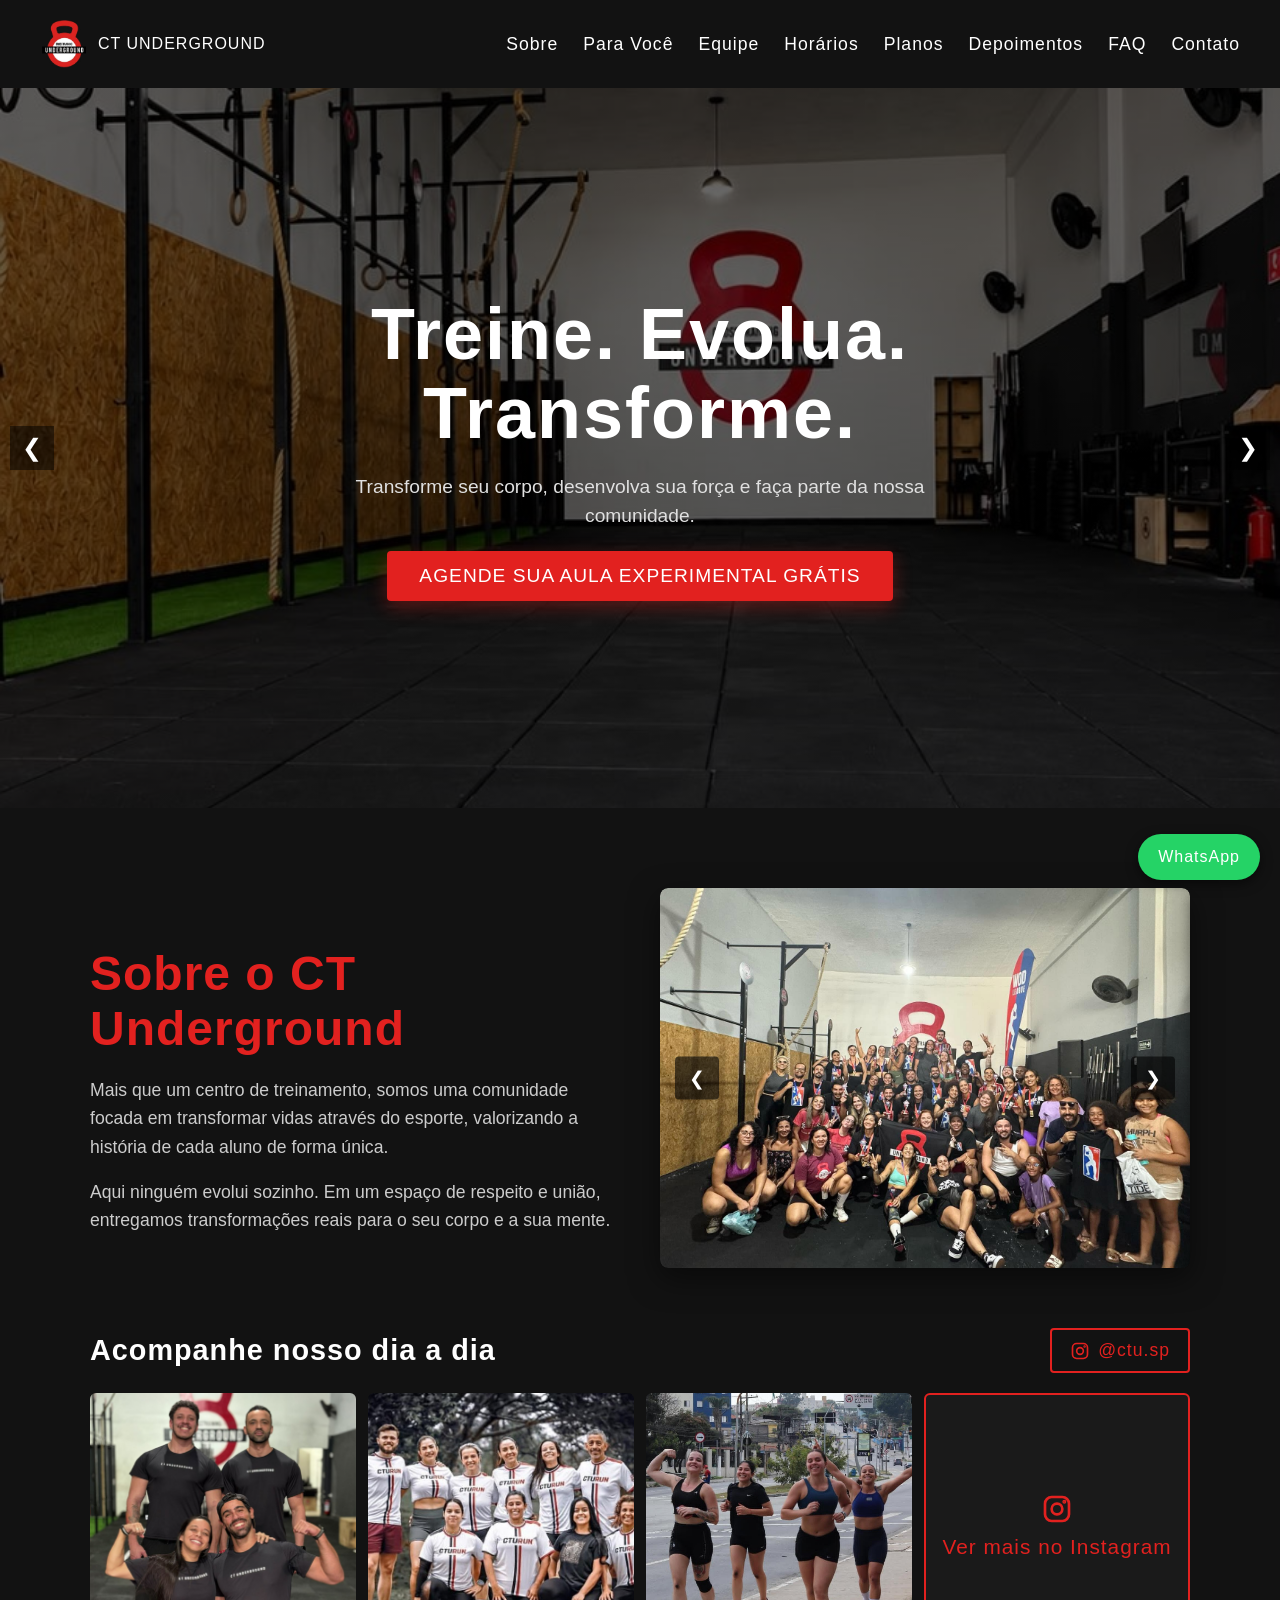
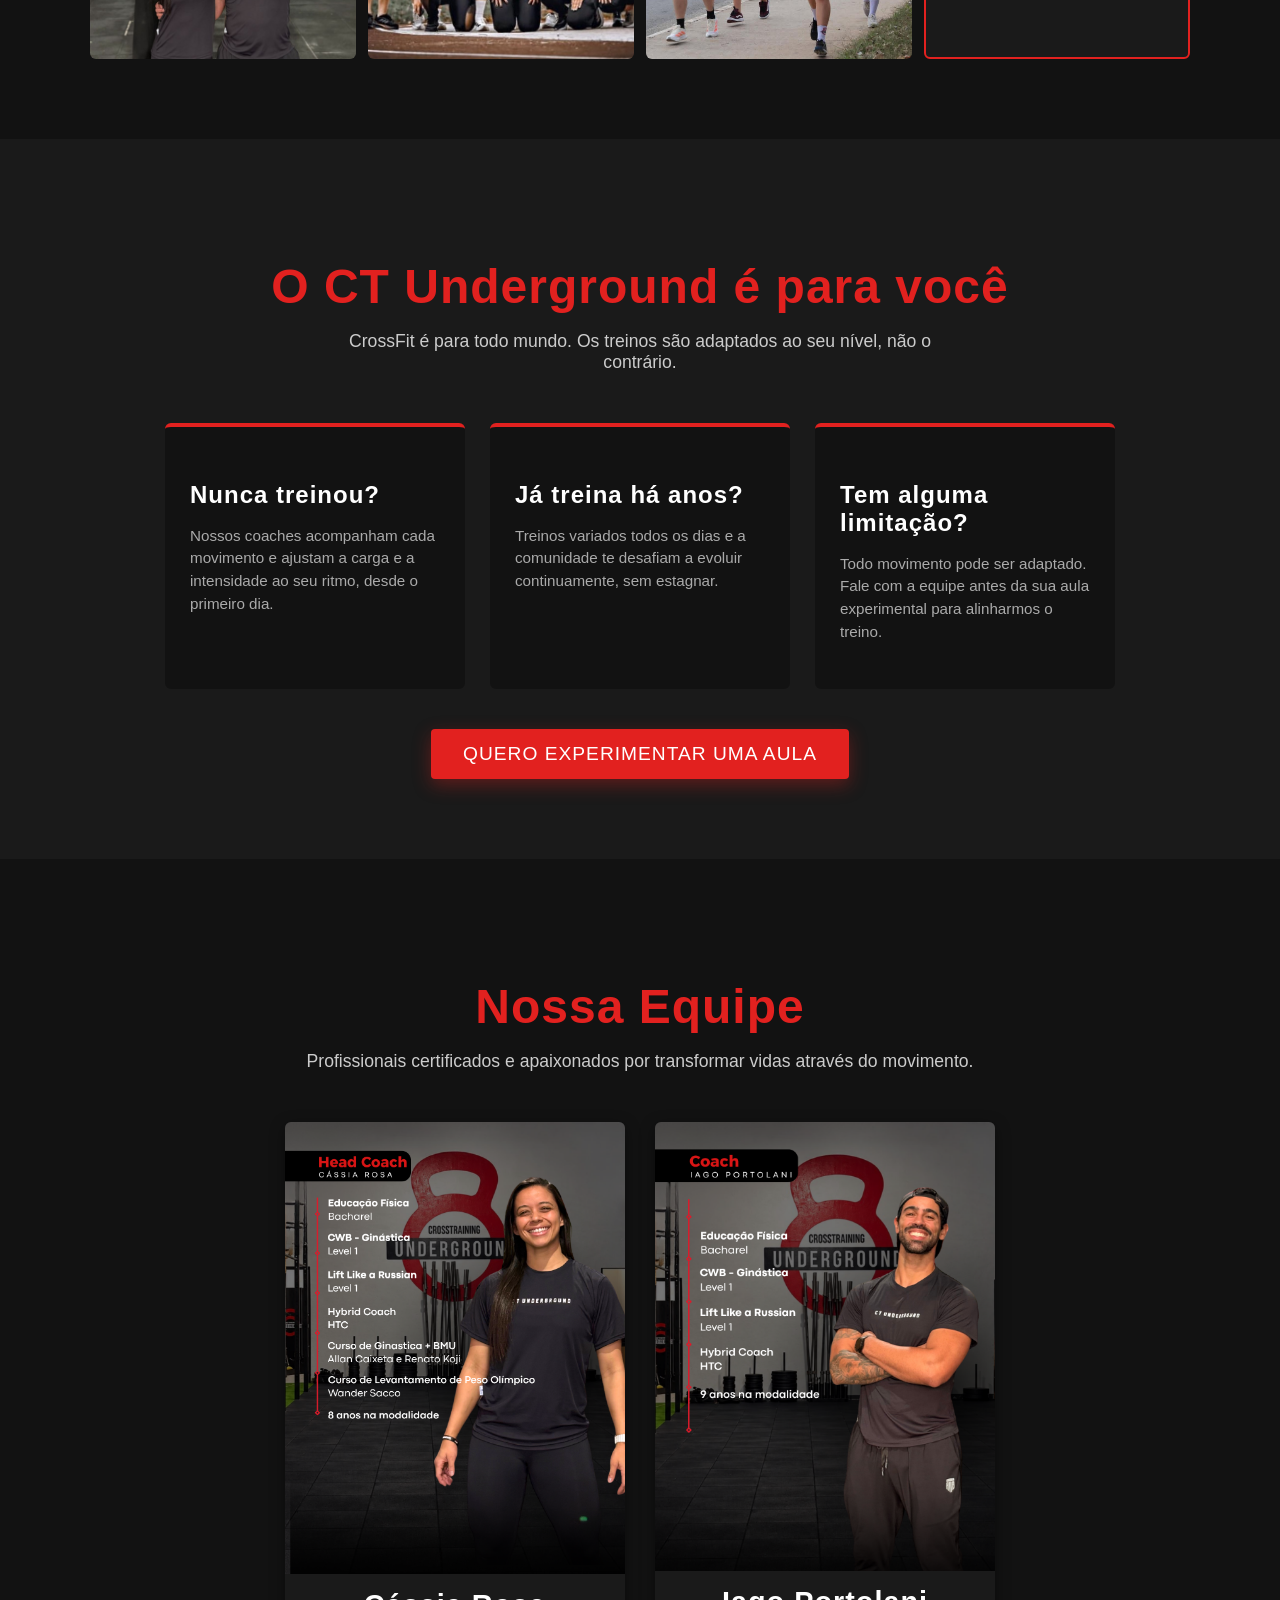
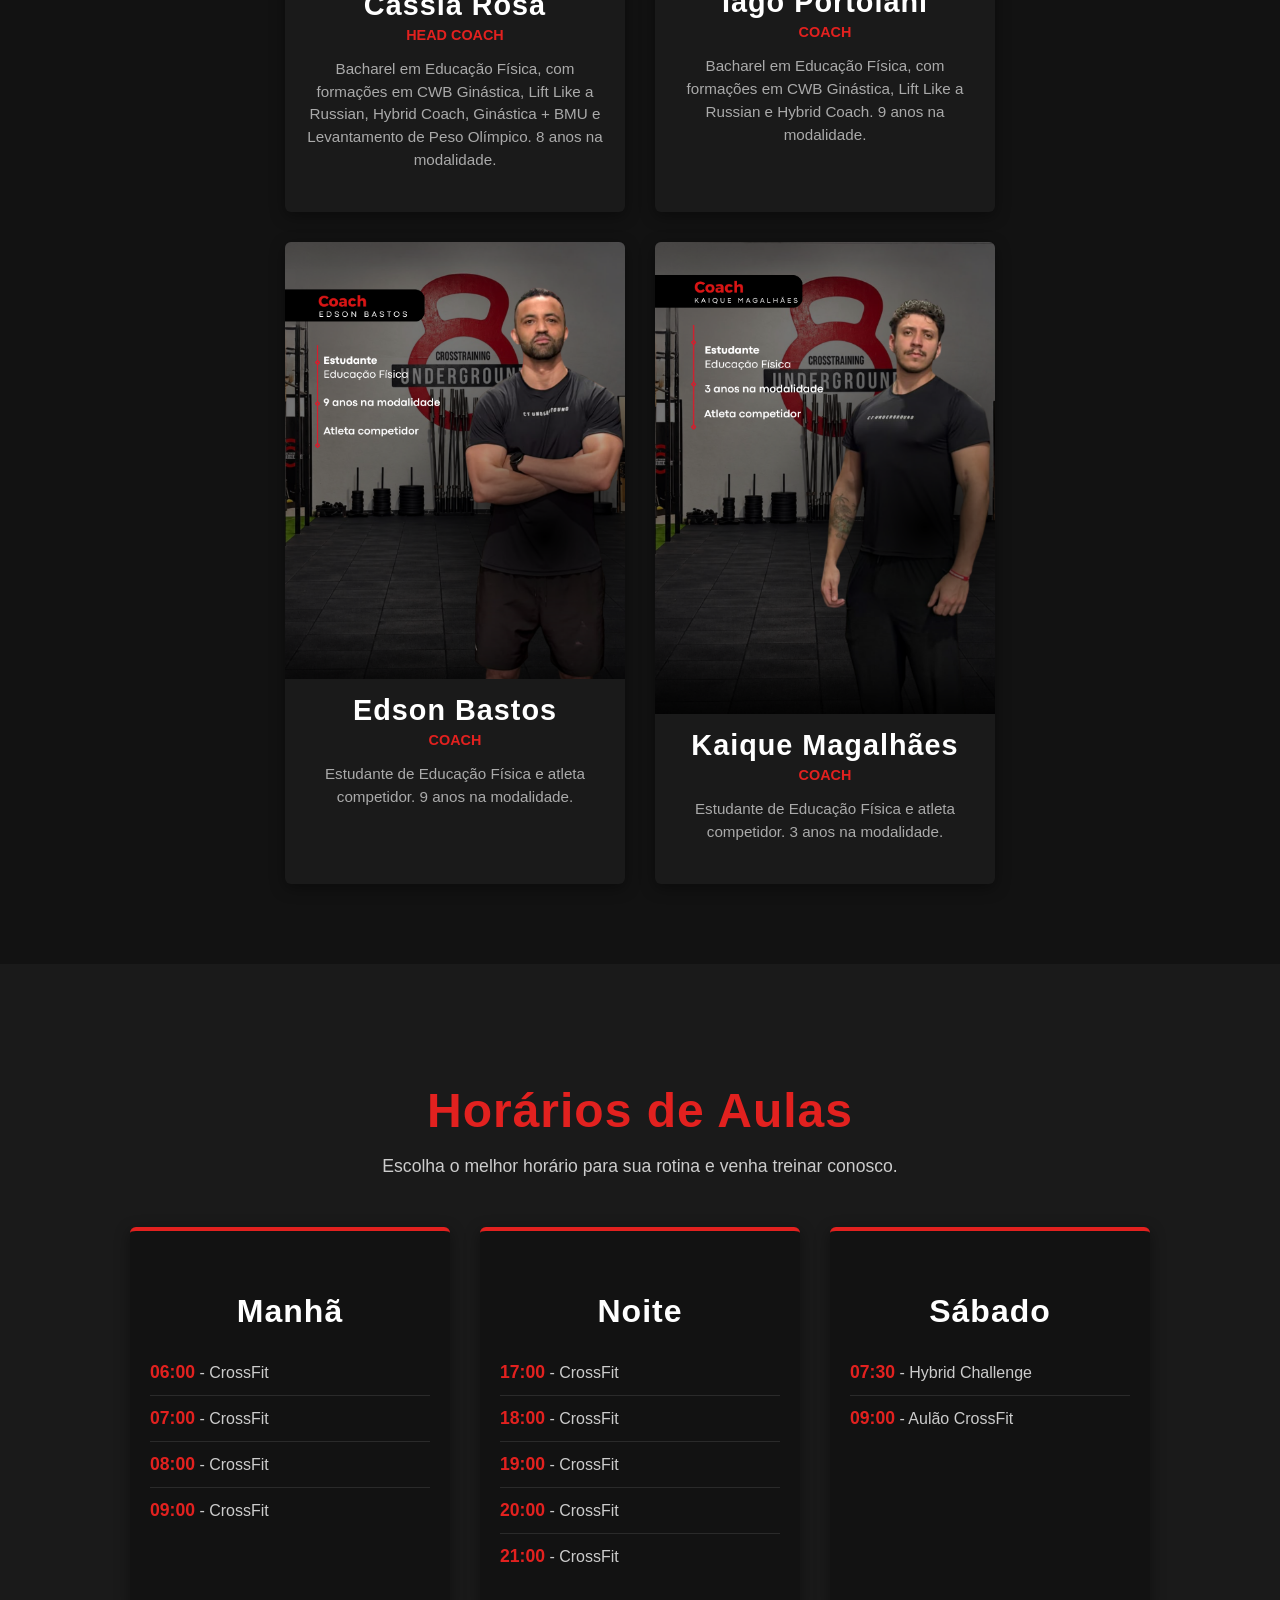
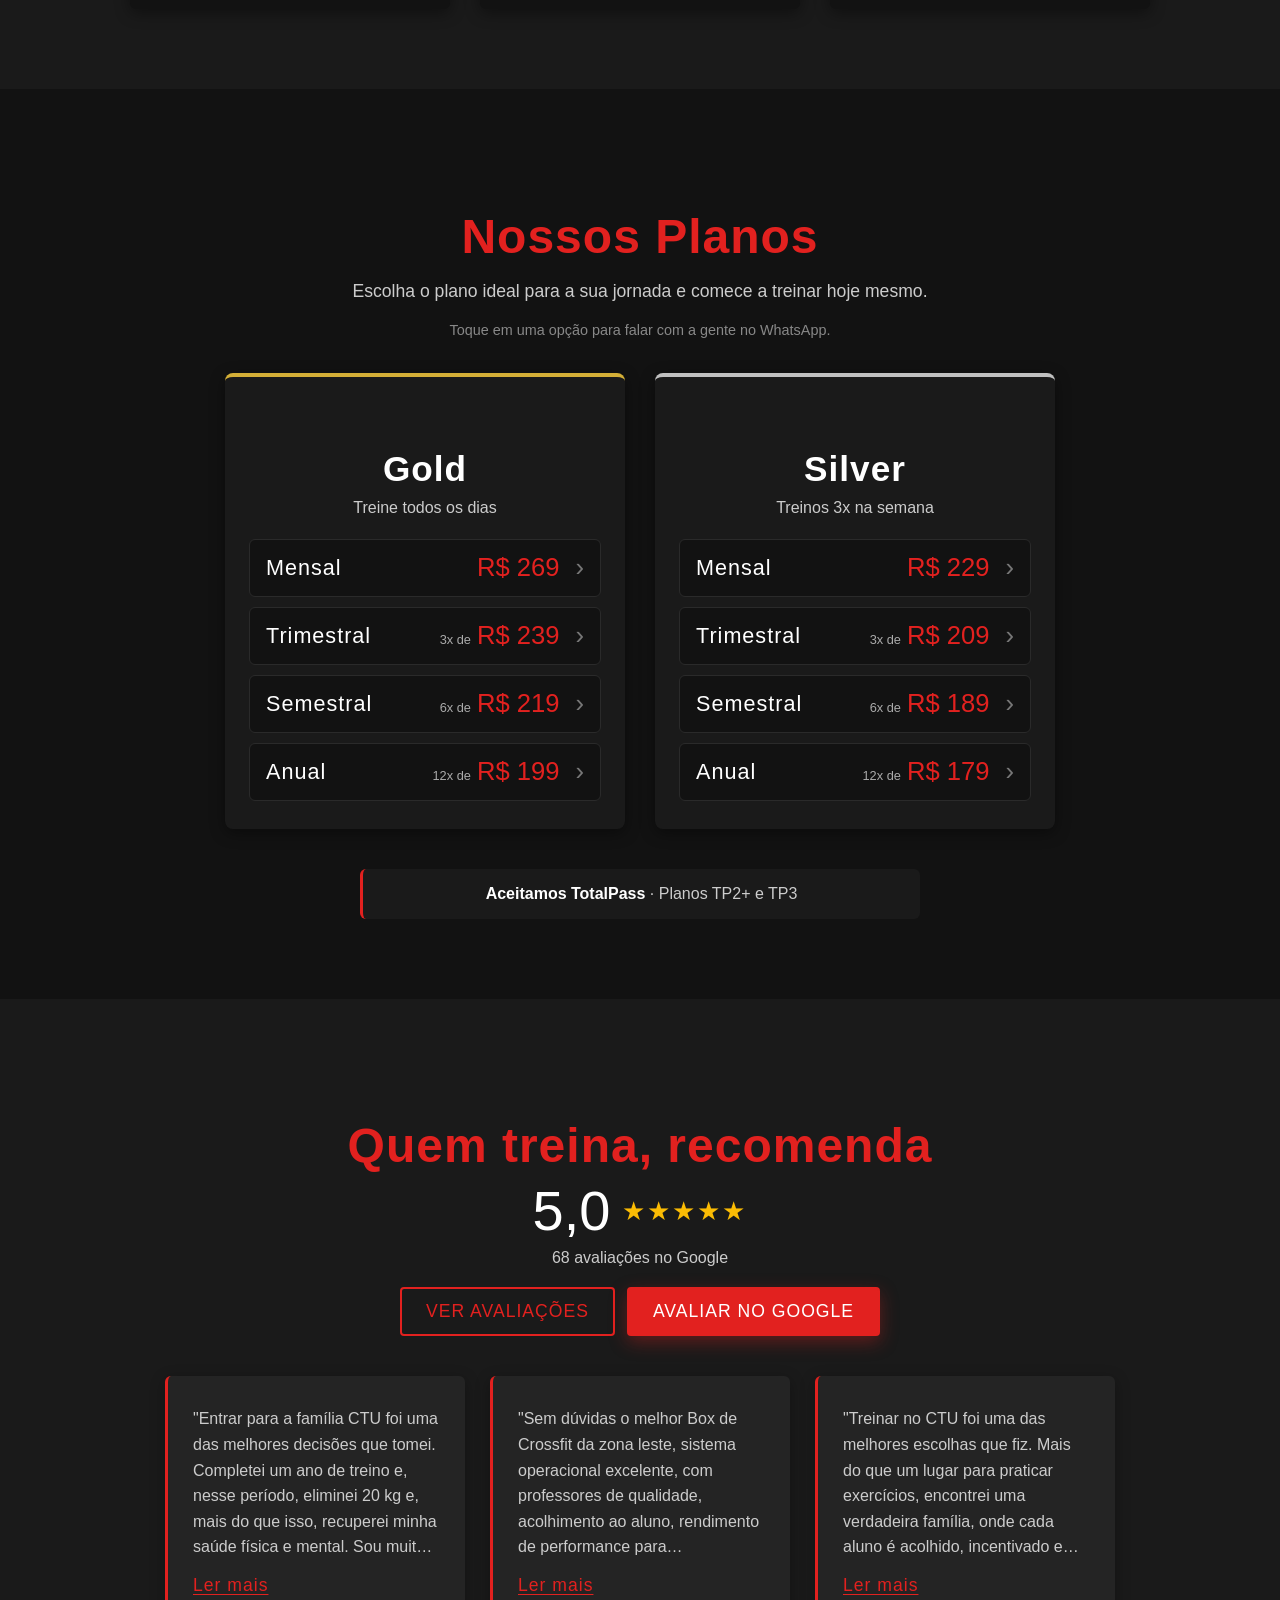
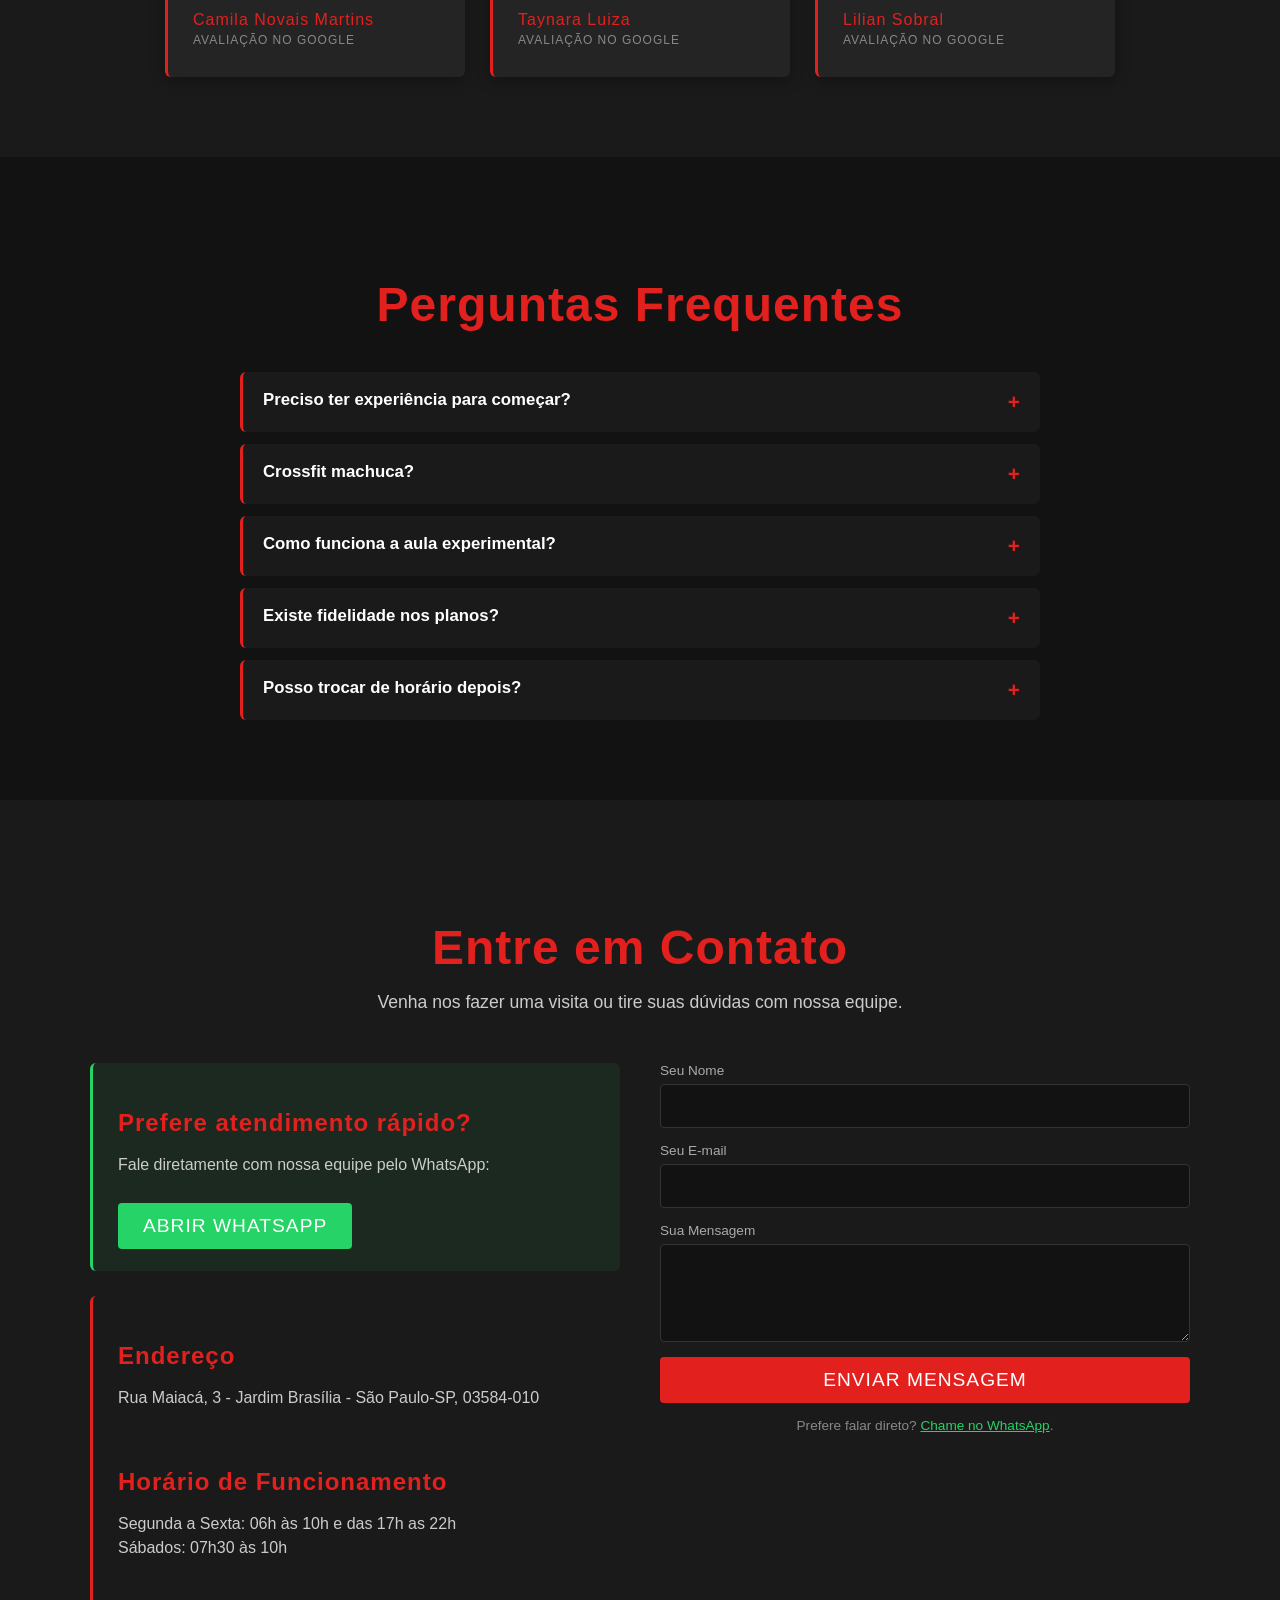
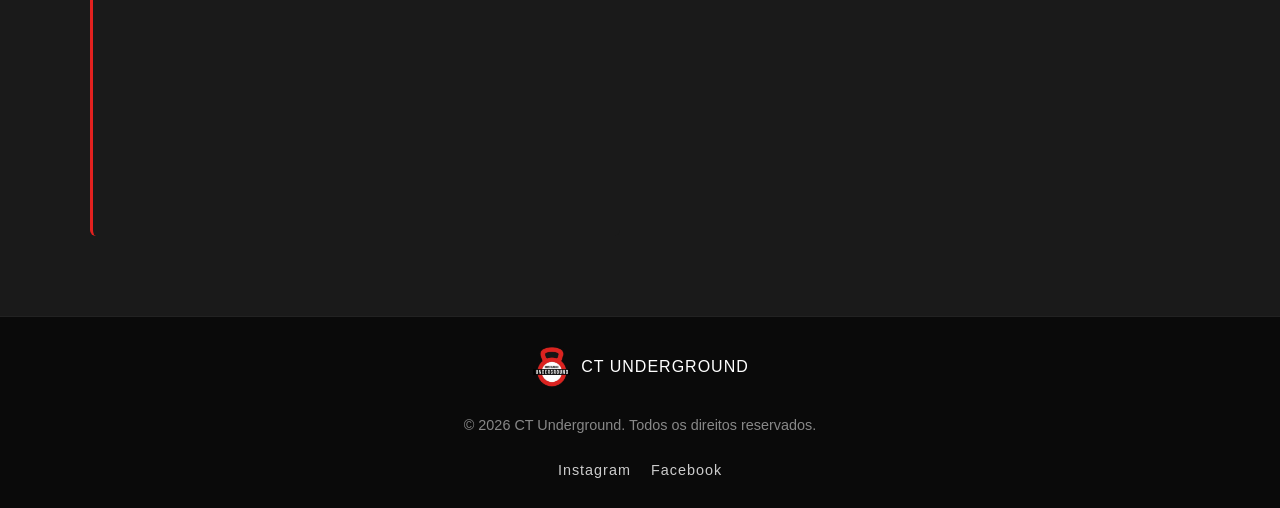
==== commit ce5a92ba: "Domínio ok" ====
--- a/index.html
+++ b/index.html
@@ -493,7 +493,6 @@
         <div class="social-links">
             <a href="https://www.instagram.com/ctu.sp/" target="_blank" rel="noopener">Instagram</a>
             <a href="https://www.facebook.com/crosstrainingunderground?locale=pt_BR" target="_blank" rel="noopener">Facebook</a>
-            <a href="https://www.youtube.com" target="_blank" rel="noopener">YouTube</a>
         </div>
     </div>
 </footer>
--- a/index.css
+++ b/index.css
@@ -0,0 +1,1540 @@
+/* --- RESET PARA COLAR NO TOPO --- */
+html, body {
+    margin: 0 !important;
+    padding: 0 !important;
+    background-color: #121212 !important;
+}
+
+*, *::before, *::after {
+    box-sizing: border-box;
+}
+
+/* --- IDENTIDADE VISUAL (baseada no logo) --- */
+:root {
+    --color-bg: #121212;
+    --color-bg-alt: #1a1a1a;
+    --color-red: #e2211f;
+    --color-red-dark: #b8181a;
+    --color-text: #ffffff;
+    --color-text-muted: #cccccc;
+    --color-text-dim: #aaaaaa;
+}
+
+
+a, button {
+    transition: all 0.3s ease;
+}
+
+/* Foco visível para navegação por teclado */
+a:focus-visible,
+button:focus-visible,
+input:focus-visible,
+textarea:focus-visible,
+summary:focus-visible {
+    outline: 3px solid var(--color-red);
+    outline-offset: 2px;
+}
+
+/* Skip link (acessibilidade) */
+.skip-link {
+    position: absolute;
+    left: -9999px;
+    top: 0;
+    background-color: var(--color-red);
+    color: #ffffff;
+    padding: 12px 20px;
+    font-family: 'Bebas Neue', sans-serif;
+    letter-spacing: 1px;
+    z-index: 2000;
+    text-decoration: none;
+}
+
+.skip-link:focus {
+    left: 10px;
+    top: 10px;
+}
+
+
+/* --- CABEÇALHO --- */
+.header {
+    display: flex;
+    justify-content: space-between;
+    align-items: center;
+    padding: 20px 40px;
+    background-color: #121212;
+    color: #ffffff;
+    width: 100%;
+    box-sizing: border-box;
+    border-bottom: none !important;
+    position: sticky;
+    top: 0;
+    z-index: 1000;
+}
+
+.logo {
+    display: inline-flex;
+    align-items: center;
+    gap: 10px;
+    text-decoration: none;
+}
+
+.logo img {
+    width: 48px;
+    height: 48px;
+    object-fit: contain;
+    display: block;
+    flex-shrink: 0;
+}
+
+.logo-text {
+    font-family: 'Bebas Neue', sans-serif;
+    color: #ffffff;
+    font-size: 1rem;
+    line-height: 1.15;
+    letter-spacing: 1px;
+}
+
+/* --- MENU DESKTOP (COMPUTADOR) --- */
+.nav-menu {
+    display: flex;
+    gap: 25px;
+    list-style: none;
+    margin: 0;
+    padding: 0;
+}
+
+.nav-menu a, .social-links a {
+    color: #ffffff;
+    text-decoration: none;
+    font-size: 1.1rem;
+    font-family: 'Bebas Neue', sans-serif;
+    letter-spacing: 1px;
+}
+
+.menu-toggle {
+    display: none;
+}
+
+
+/* --- SEÇÃO HERO --- */
+.hero {
+    position: relative;
+    background-size: cover;
+    background-position: center;
+    background-repeat: no-repeat;
+    min-height: 80vh;
+    display: flex;
+    justify-content: center;
+    align-items: center;
+    text-align: center;
+    padding: 40px 20px;
+    transition: background-image 0.5s ease-in-out;
+}
+
+.hero-btn {
+    position: absolute;
+    top: 50%;
+    transform: translateY(-50%);
+    background-color: rgba(0, 0, 0, 0.5);
+    color: #ffffff;
+    border: none;
+    font-size: 1.5rem;
+    padding: 8px 12px;
+    cursor: pointer;
+    z-index: 10;
+    transition: background-color 0.3s;
+}
+
+.hero-btn:hover {
+    background-color: var(--color-red);
+    color: #ffffff;
+}
+
+.prev { left: 10px; }
+.next { right: 10px; }
+
+.hero-content {
+    display: flex;
+    flex-direction: column;
+    align-items: center;
+    gap: 20px;
+    max-width: 800px;
+    padding: 0 40px;
+}
+
+.hero-content h1 {
+    font-family: 'Bebas Neue', sans-serif;
+    font-size: clamp(2.2rem, 8vw, 4.5rem);
+    color: #ffffff;
+    letter-spacing: 2px;
+    margin: 0;
+    line-height: 1.1;
+}
+
+.hero-content p {
+    font-family: sans-serif;
+    font-size: clamp(1rem, 2.5vw, 1.2rem);
+    color: #e0e0e0;
+    max-width: 600px;
+    margin: 0;
+    line-height: 1.5;
+}
+
+.btn-cta {
+    display: inline-block;
+    background-color: var(--color-red);
+    color: #ffffff;
+    padding: 14px 32px;
+    font-family: 'Bebas Neue', sans-serif;
+    font-size: 1.2rem;
+    letter-spacing: 1px;
+    text-decoration: none;
+    border-radius: 4px;
+    box-shadow: 0 6px 18px rgba(226, 33, 31, 0.35);
+    transition: background-color 0.2s ease, transform 0.2s ease, box-shadow 0.2s ease;
+}
+
+.btn-cta:hover {
+    background-color: var(--color-red-dark);
+    transform: translateY(-2px);
+    box-shadow: 0 8px 22px rgba(226, 33, 31, 0.5);
+}
+
+
+/* --- SEÇÃO SOBRE --- */
+.about {
+    background-color: #121212;
+    color: #ffffff;
+    padding: 80px 20px;
+    display: flex;
+    flex-direction: column;
+    justify-content: center;
+    align-items: center;
+    gap: 60px;
+}
+
+.about-container {
+    max-width: 1100px;
+    display: flex;
+    flex-wrap: wrap;
+    justify-content: space-between;
+    align-items: center;
+    gap: 40px;
+}
+
+.about-text {
+    flex: 1;
+    min-width: 280px;
+}
+
+.about-text h2 {
+    font-family: 'Bebas Neue', sans-serif;
+    font-size: clamp(2rem, 5vw, 3rem);
+    color: var(--color-red);
+    margin-bottom: 20px;
+    letter-spacing: 1px;
+}
+
+.about-text p {
+    font-family: sans-serif;
+    font-size: 1.1rem;
+    color: #cccccc;
+    line-height: 1.6;
+    margin-bottom: 15px;
+}
+
+.about-image {
+    flex: 1;
+    min-width: 280px;
+}
+
+.about-image img {
+    width: 100%;
+    border-radius: 6px;
+    box-shadow: 0 4px 15px rgba(0, 0, 0, 0.5);
+}
+
+/* --- ESTILO DO CARROSSEL DA SEÇÃO SOBRE --- */
+.about-carousel {
+    position: relative;
+    overflow: hidden;
+    border-radius: 8px;
+    box-shadow: 0 10px 30px rgba(0, 0, 0, 0.5);
+    max-width: 550px;
+    width: 100%;
+}
+
+.carousel-track-container {
+    width: 100%;
+    height: 100%;
+    overflow: hidden;
+}
+
+.carousel-track {
+    display: flex;
+    transition: transform 0.4s ease-in-out;
+    width: 100%;
+    height: 100%;
+}
+
+.carousel-slide {
+    min-width: 100%;
+    height: 100%;
+}
+
+.carousel-slide img {
+    width: 100%;
+    height: 380px;
+    object-fit: cover;
+    display: block;
+    border-radius: 8px;
+}
+
+/* Botões de navegação (Setas) */
+.carousel-btn {
+    position: absolute;
+    top: 50%;
+    transform: translateY(-50%);
+    background-color: rgba(0, 0, 0, 0.6);
+    color: #ffffff;
+    border: none;
+    font-size: 1.2rem;
+    padding: 10px 14px;
+    cursor: pointer;
+    border-radius: 4px;
+    transition: background-color 0.3s ease;
+    z-index: 10;
+}
+
+.carousel-btn:hover {
+    background-color: var(--color-red);
+}
+
+.prev-btn {
+    left: 15px;
+}
+
+.next-btn {
+    right: 15px;
+}
+
+/* --- INSTAGRAM (dentro da seção Sobre) --- */
+.about-instagram {
+    width: 100%;
+    max-width: 1100px;
+}
+
+.about-instagram-header {
+    display: flex;
+    flex-wrap: wrap;
+    align-items: center;
+    justify-content: space-between;
+    gap: 15px;
+    margin-bottom: 20px;
+}
+
+.about-instagram-header h3 {
+    font-family: 'Bebas Neue', sans-serif;
+    font-size: 1.8rem;
+    letter-spacing: 1px;
+    color: #ffffff;
+    margin: 0;
+}
+
+.btn-instagram {
+    display: inline-flex;
+    align-items: center;
+    gap: 8px;
+    border: 2px solid var(--color-red);
+    color: var(--color-red);
+    padding: 10px 18px;
+    font-family: 'Bebas Neue', sans-serif;
+    font-size: 1.1rem;
+    letter-spacing: 1px;
+    text-decoration: none;
+    border-radius: 4px;
+}
+
+.btn-instagram:hover {
+    background-color: var(--color-red);
+    color: #ffffff;
+}
+
+.instagram-grid {
+    display: grid;
+    grid-template-columns: repeat(4, 1fr);
+    gap: 12px;
+}
+
+.instagram-post {
+    position: relative;
+    display: block;
+    aspect-ratio: 1 / 1;
+    overflow: hidden;
+    border-radius: 6px;
+    background-color: #1a1a1a;
+}
+
+/* Ícone de "play" no canto, para posts que são vídeo/reels */
+.instagram-post.is-video::after {
+    content: '';
+    position: absolute;
+    top: 10px;
+    right: 10px;
+    width: 30px;
+    height: 30px;
+    border-radius: 50%;
+    background-color: rgba(0, 0, 0, 0.65);
+    background-image: url("data:image/svg+xml,%3Csvg xmlns='http://www.w3.org/2000/svg' viewBox='0 0 24 24' fill='white'%3E%3Cpath d='M9 7l9 5-9 5z'/%3E%3C/svg%3E");
+    background-repeat: no-repeat;
+    background-position: center;
+    background-size: 70%;
+}
+
+.instagram-post img {
+    width: 100%;
+    height: 100%;
+    object-fit: cover;
+    display: block;
+    transition: transform 0.3s ease;
+}
+
+.instagram-post:hover img {
+    transform: scale(1.05);
+}
+
+/* Quadradinho "Ver mais no Instagram" (leva ao perfil) */
+.instagram-more {
+    display: flex;
+    flex-direction: column;
+    align-items: center;
+    justify-content: center;
+    gap: 10px;
+    border: 2px solid var(--color-red);
+    color: var(--color-red);
+    text-decoration: none;
+    text-align: center;
+    font-family: 'Bebas Neue', sans-serif;
+    font-size: 1.3rem;
+    letter-spacing: 1px;
+    padding: 10px;
+}
+
+.instagram-more:hover {
+    background-color: var(--color-red);
+    color: #ffffff;
+}
+
+
+
+
+/* --- SEÇÃO "PARA QUEM É" (NOVA) --- */
+.for-you {
+    background-color: #1a1a1a;
+    color: #ffffff;
+    padding: 80px 20px;
+    text-align: center;
+}
+
+.for-you-container {
+    max-width: 1100px;
+    margin: 0 auto;
+}
+
+.for-you h2 {
+    font-family: 'Bebas Neue', sans-serif;
+    font-size: clamp(2rem, 5vw, 3rem);
+    color: var(--color-red);
+    letter-spacing: 1px;
+    margin-bottom: 10px;
+}
+
+.for-you-subtitle {
+    font-family: sans-serif;
+    font-size: 1.1rem;
+    color: #cccccc;
+    margin-bottom: 50px;
+    max-width: 640px;
+    margin-left: auto;
+    margin-right: auto;
+}
+
+.for-you-grid {
+    display: flex;
+    flex-wrap: wrap;
+    justify-content: center;
+    gap: 25px;
+    margin-bottom: 40px;
+}
+
+.for-you-card {
+    background-color: #121212;
+    border-radius: 6px;
+    padding: 30px 25px;
+    width: 300px;
+    text-align: left;
+    border-top: 4px solid var(--color-red);
+}
+
+.for-you-card h3 {
+    font-family: 'Bebas Neue', sans-serif;
+    font-size: 1.5rem;
+    letter-spacing: 1px;
+    margin-bottom: 10px;
+    color: #ffffff;
+}
+
+.for-you-card p {
+    font-family: sans-serif;
+    font-size: 0.95rem;
+    color: #aaaaaa;
+    line-height: 1.5;
+}
+
+
+/* --- SEÇÃO EQUIPE --- */
+.team {
+    background-color: #121212;
+    color: #ffffff;
+    padding: 80px 20px;
+    text-align: center;
+}
+
+.team-container {
+    max-width: 1100px;
+    margin: 0 auto;
+}
+
+.team h2 {
+    font-family: 'Bebas Neue', sans-serif;
+    font-size: clamp(2rem, 5vw, 3rem);
+    color: var(--color-red);
+    letter-spacing: 1px;
+    margin-bottom: 10px;
+}
+
+.team-subtitle {
+    font-family: sans-serif;
+    font-size: 1.1rem;
+    color: #cccccc;
+    margin-bottom: 50px;
+}
+
+.team-grid {
+    display: grid;
+    grid-template-columns: repeat(2, minmax(260px, 340px));
+    justify-content: center;
+    gap: 30px;
+}
+
+.coach-card {
+    background-color: #1a1a1a;
+    border-radius: 6px;
+    overflow: hidden;
+    width: 100%;
+    box-shadow: 0 4px 15px rgba(0, 0, 0, 0.4);
+    transition: transform 0.3s ease;
+}
+
+.coach-card:hover {
+    transform: translateY(-5px);
+}
+
+.coach-card img {
+    width: 100%;
+    height: auto;
+    display: block;
+}
+
+.coach-card h3 {
+    font-family: 'Bebas Neue', sans-serif;
+    font-size: 1.8rem;
+    margin: 15px 0 5px;
+    letter-spacing: 1px;
+}
+
+.coach-role {
+    display: block;
+    font-family: sans-serif;
+    font-size: 0.9rem;
+    color: var(--color-red);
+    font-weight: bold;
+    margin-bottom: 15px;
+    text-transform: uppercase;
+}
+
+.coach-card p {
+    font-family: sans-serif;
+    font-size: 0.95rem;
+    color: #aaaaaa;
+    padding: 0 20px 25px;
+    line-height: 1.5;
+}
+
+
+/* --- SEÇÃO HORÁRIOS --- */
+.schedule {
+    background-color: #1a1a1a;
+    color: #ffffff;
+    padding: 80px 20px;
+    text-align: center;
+}
+
+.schedule-container {
+    max-width: 1100px;
+    margin: 0 auto;
+}
+
+.schedule h2 {
+    font-family: 'Bebas Neue', sans-serif;
+    font-size: clamp(2rem, 5vw, 3rem);
+    color: var(--color-red);
+    letter-spacing: 1px;
+    margin-bottom: 10px;
+}
+
+.schedule-subtitle {
+    font-family: sans-serif;
+    font-size: 1.1rem;
+    color: #cccccc;
+    margin-bottom: 50px;
+}
+
+.schedule-grid {
+    display: flex;
+    flex-wrap: wrap;
+    justify-content: center;
+    gap: 30px;
+}
+
+.schedule-card {
+    background-color: #121212;
+    border-radius: 6px;
+    width: 320px;
+    padding: 30px 20px;
+    box-shadow: 0 4px 15px rgba(0, 0, 0, 0.4);
+    border-top: 4px solid var(--color-red);
+}
+
+.schedule-card h3 {
+    font-family: 'Bebas Neue', sans-serif;
+    font-size: 2rem;
+    letter-spacing: 1px;
+    margin-bottom: 20px;
+    color: #ffffff;
+}
+
+.schedule-card ul {
+    list-style: none;
+    padding: 0;
+    margin: 0;
+    text-align: left;
+}
+
+.schedule-card li {
+    font-family: sans-serif;
+    font-size: 1rem;
+    color: #cccccc;
+    padding: 12px 0;
+    border-bottom: 1px solid #2a2a2a;
+}
+
+.schedule-card li:last-child {
+    border-bottom: none;
+}
+
+.schedule-card span {
+    font-weight: bold;
+    color: var(--color-red);
+    font-size: 1.1rem;
+}
+
+
+/* --- SEÇÃO PLANOS --- */
+.plans {
+    background-color: #121212;
+    color: #ffffff;
+    padding: 80px 20px;
+    text-align: center;
+}
+
+.plans-container {
+    max-width: 1100px;
+    margin: 0 auto;
+}
+
+.plans h2 {
+    font-family: 'Bebas Neue', sans-serif;
+    font-size: clamp(2rem, 5vw, 3rem);
+    color: var(--color-red);
+    letter-spacing: 1px;
+    margin-bottom: 10px;
+}
+
+.plans-subtitle {
+    font-family: sans-serif;
+    font-size: 1.1rem;
+    color: #cccccc;
+    margin-bottom: 50px;
+}
+
+.plans-grid {
+    display: flex;
+    flex-wrap: wrap;
+    justify-content: center;
+    align-items: center;
+    gap: 30px;
+}
+
+.plan-card {
+    background-color: #1a1a1a;
+    border-radius: 8px;
+    padding: 40px 30px;
+    width: 300px;
+    box-shadow: 0 4px 15px rgba(0, 0, 0, 0.4);
+    position: relative;
+    transition: transform 0.3s ease;
+}
+
+.plan-card:hover {
+    transform: translateY(-5px);
+}
+
+.plan-card.popular {
+    background-color: #1e1e1e;
+    border: 2px solid var(--color-red);
+    transform: scale(1.05);
+}
+
+.plan-card.popular:hover {
+    transform: scale(1.08) translateY(-5px);
+}
+
+.badge {
+    position: absolute;
+    top: -12px;
+    left: 50%;
+    transform: translateX(-50%);
+    background-color: var(--color-red);
+    color: #ffffff;
+    font-size: 0.75rem;
+    font-weight: bold;
+    padding: 4px 12px;
+    border-radius: 20px;
+    letter-spacing: 1px;
+}
+
+.plan-card h3 {
+    font-family: 'Bebas Neue', sans-serif;
+    font-size: 2.2rem;
+    letter-spacing: 1px;
+    margin-bottom: 15px;
+}
+
+.price {
+    font-family: 'Bebas Neue', sans-serif;
+    font-size: 3rem;
+    color: var(--color-red);
+    margin-bottom: 25px;
+}
+
+.price span {
+    font-size: 1rem;
+    color: #aaaaaa;
+    font-family: sans-serif;
+}
+
+.plan-card ul {
+    list-style: none;
+    padding: 0;
+    margin: 0 0 30px 0;
+    text-align: left;
+}
+
+.plan-card li {
+    font-family: sans-serif;
+    font-size: 0.95rem;
+    color: #cccccc;
+    padding: 10px 0;
+    border-bottom: 1px solid #2a2a2a;
+}
+
+.plan-card li:last-child {
+    border-bottom: none;
+}
+
+.btn-plano {
+    display: inline-block;
+    background-color: transparent;
+    border: 2px solid var(--color-red);
+    color: var(--color-red);
+    padding: 10px 20px;
+    text-align: center;
+    font-family: 'Bebas Neue', sans-serif;
+    font-size: 1.1rem;
+    letter-spacing: 1px;
+    text-decoration: none;
+    border-radius: 4px;
+    transition: all 0.3s ease;
+    cursor: pointer;
+}
+
+.btn-plano:hover {
+    background-color: var(--color-red);
+    color: #ffffff;
+}
+
+/* --- PLANOS GOLD / SILVER --- */
+.plans-hint {
+    font-family: sans-serif;
+    font-size: 0.9rem;
+    color: #888888;
+    margin: -30px 0 35px;
+}
+
+.plans-grid {
+    align-items: stretch;
+}
+
+.plans-grid .plan-card {
+    flex: 1 1 320px;
+    width: auto;
+    max-width: 400px;
+    padding: 36px 24px 28px;
+    border-top: 4px solid var(--color-red);
+}
+
+.plans-grid .plan-gold {
+    border-top-color: #d4af37;
+}
+
+.plans-grid .plan-silver {
+    border-top-color: #c0c0c0;
+}
+
+.plan-tagline {
+    font-family: sans-serif;
+    font-size: 1rem;
+    color: #cccccc;
+    margin: -5px 0 22px;
+}
+
+.plans-grid .plan-options {
+    list-style: none;
+    padding: 0;
+    margin: 0;
+    display: flex;
+    flex-direction: column;
+    gap: 10px;
+}
+
+.plans-grid .plan-options li {
+    padding: 0;
+    border-bottom: none;
+}
+
+.plan-option {
+    display: flex;
+    align-items: center;
+    justify-content: space-between;
+    gap: 12px;
+    min-height: 58px;
+    padding: 10px 16px;
+    background-color: #121212;
+    border: 1px solid #2a2a2a;
+    border-radius: 6px;
+    color: #ffffff;
+    text-decoration: none;
+    text-align: left;
+}
+
+.plan-option::after {
+    content: '\203A';
+    padding-left: 4px;
+    font-size: 1.6rem;
+    line-height: 1;
+    color: #777777;
+}
+
+.plan-option:hover {
+    border-color: var(--color-red);
+    background-color: rgba(226, 33, 31, 0.1);
+}
+
+.plan-option:hover::after {
+    color: var(--color-red);
+}
+
+.plan-option-name {
+    font-family: 'Bebas Neue', sans-serif;
+    font-size: 1.35rem;
+    letter-spacing: 1px;
+    white-space: nowrap;
+}
+
+.plan-option-price {
+    display: flex;
+    flex-direction: row;
+    align-items: baseline;
+    justify-content: flex-end;
+    gap: 6px;
+    margin-left: auto;
+    white-space: nowrap;
+    font-family: 'Bebas Neue', sans-serif;
+    font-size: 1.6rem;
+    line-height: 1;
+    color: var(--color-red);
+}
+
+.plan-option-price small {
+    font-family: sans-serif;
+    font-size: 0.8rem;
+    line-height: 1;
+    color: #aaaaaa;
+}
+
+.plans-totalpass {
+    max-width: 560px;
+    margin: 40px auto 0;
+    padding: 16px 24px;
+    background-color: #1a1a1a;
+    border-left: 3px solid var(--color-red);
+    border-radius: 6px;
+    font-family: sans-serif;
+    color: #cccccc;
+}
+
+.plans-totalpass strong {
+    color: #ffffff;
+}
+
+
+/* --- SEÇÃO DEPOIMENTOS (NOVA) --- */
+.testimonials {
+    background-color: #1a1a1a;
+    color: #ffffff;
+    padding: 80px 20px;
+    text-align: center;
+}
+
+.testimonials-container {
+    max-width: 1100px;
+    margin: 0 auto;
+}
+
+.testimonials h2 {
+    font-family: 'Bebas Neue', sans-serif;
+    font-size: clamp(2rem, 5vw, 3rem);
+    color: var(--color-red);
+    letter-spacing: 1px;
+    margin-bottom: 10px;
+}
+
+.testimonials-subtitle {
+    font-family: sans-serif;
+    font-size: 0.95rem;
+    color: #777777;
+    font-style: italic;
+    margin-bottom: 50px;
+}
+
+.testimonials-grid {
+    display: flex;
+    flex-wrap: wrap;
+    justify-content: center;
+    align-items: flex-start;
+    gap: 25px;
+}
+
+.testimonial-card {
+    background-color: #242424;
+    border-radius: 6px;
+    padding: 30px 25px;
+    width: 300px;
+    text-align: left;
+    border-left: 3px solid var(--color-red);
+    box-shadow: 0 4px 15px rgba(0, 0, 0, 0.3);
+    display: flex;
+    flex-direction: column;
+}
+
+.testimonial-card p {
+    font-family: sans-serif;
+    font-size: 1rem;
+    color: #cccccc;
+    line-height: 1.6;
+    margin-top: 0;
+    margin-bottom: 15px;
+    flex-grow: 1; /* empurra o nome para o rodapé do card */
+}
+
+/* "Ler mais": limita o texto a 6 linhas (a classe é aplicada pelo script.js) */
+.testimonial-card p.is-clamped {
+    display: -webkit-box;
+    -webkit-box-orient: vertical;
+    -webkit-line-clamp: 6;
+    line-clamp: 6;
+    overflow: hidden;
+}
+
+.testimonial-toggle {
+    align-self: flex-start;
+    background: none;
+    border: none;
+    padding: 0;
+    margin: 0 0 15px;
+    color: var(--color-red);
+    font-family: 'Bebas Neue', sans-serif;
+    font-size: 1.1rem;
+    letter-spacing: 1px;
+    text-decoration: underline;
+    text-underline-offset: 3px;
+    cursor: pointer;
+}
+
+.testimonial-toggle:hover {
+    color: #ffffff;
+}
+
+.testimonial-name {
+    font-family: 'Bebas Neue', sans-serif;
+    color: var(--color-red);
+    letter-spacing: 1px;
+}
+
+.testimonial-source {
+    display: block;
+    margin-top: 4px;
+    font-family: sans-serif;
+    font-size: 0.75rem;
+    color: #888888;
+    text-transform: uppercase;
+    letter-spacing: 1px;
+}
+
+/* --- AVALIAÇÕES DO GOOGLE (seção Depoimentos) --- */
+.google-rating {
+    display: flex;
+    flex-direction: column;
+    align-items: center;
+    gap: 10px;
+    margin-bottom: 40px;
+}
+
+.google-rating-score {
+    display: flex;
+    align-items: center;
+    gap: 12px;
+}
+
+.google-rating-number {
+    font-family: 'Bebas Neue', sans-serif;
+    font-size: 3.5rem;
+    line-height: 1;
+    color: #ffffff;
+}
+
+.google-rating-stars {
+    color: #fbbc04;
+    font-size: 1.6rem;
+    letter-spacing: 2px;
+}
+
+.google-rating-text {
+    font-family: sans-serif;
+    color: #cccccc;
+    margin: 0;
+}
+
+.google-rating-actions {
+    display: flex;
+    flex-wrap: wrap;
+    justify-content: center;
+    gap: 12px;
+    margin-top: 10px;
+}
+
+.google-rating-actions .btn-cta,
+.google-rating-actions .btn-plano {
+    padding: 12px 24px;
+    font-size: 1.1rem;
+    border: 2px solid var(--color-red);
+}
+
+
+/* --- SEÇÃO FAQ (NOVA) --- */
+.faq {
+    background-color: #121212;
+    color: #ffffff;
+    padding: 80px 20px;
+}
+
+.faq-container {
+    max-width: 800px;
+    margin: 0 auto;
+    text-align: center;
+}
+
+.faq h2 {
+    font-family: 'Bebas Neue', sans-serif;
+    font-size: clamp(2rem, 5vw, 3rem);
+    color: var(--color-red);
+    letter-spacing: 1px;
+    margin-bottom: 40px;
+}
+
+.faq-list {
+    text-align: left;
+    display: flex;
+    flex-direction: column;
+    gap: 12px;
+}
+
+.faq-item {
+    background-color: #1a1a1a;
+    border-radius: 6px;
+    padding: 18px 20px;
+    border-left: 3px solid var(--color-red);
+}
+
+.faq-item summary {
+    font-family: sans-serif;
+    font-weight: bold;
+    font-size: 1.05rem;
+    color: #ffffff;
+    cursor: pointer;
+    list-style: none;
+}
+
+.faq-item summary::-webkit-details-marker {
+    display: none;
+}
+
+.faq-item summary::after {
+    content: '+';
+    float: right;
+    font-size: 1.3rem;
+    color: var(--color-red);
+}
+
+.faq-item[open] summary::after {
+    content: '−';
+}
+
+.faq-item p {
+    font-family: sans-serif;
+    color: #cccccc;
+    line-height: 1.6;
+    margin-top: 12px;
+    margin-bottom: 0;
+}
+
+
+/* --- SEÇÃO CONTATO --- */
+.contact {
+    background-color: #1a1a1a;
+    color: #ffffff;
+    padding: 80px 20px;
+}
+
+.contact-container {
+    max-width: 1100px;
+    margin: 0 auto;
+    text-align: center;
+}
+
+.contact h2 {
+    font-family: 'Bebas Neue', sans-serif;
+    font-size: clamp(2rem, 5vw, 3rem);
+    color: var(--color-red);
+    letter-spacing: 1px;
+    margin-bottom: 10px;
+}
+
+.contact-subtitle {
+    font-family: sans-serif;
+    font-size: 1.1rem;
+    color: #cccccc;
+    margin-bottom: 50px;
+}
+
+.contact-content {
+    display: flex;
+    flex-wrap: wrap;
+    justify-content: space-between;
+    gap: 40px;
+    text-align: left;
+}
+
+.contact-info {
+    flex: 1;
+    min-width: 280px;
+    display: flex;
+    flex-direction: column;
+    gap: 25px;
+}
+
+.info-item h3, .whatsapp-box h3 {
+    font-family: 'Bebas Neue', sans-serif;
+    font-size: 1.5rem;
+    color: var(--color-red);
+    margin-bottom: 5px;
+    letter-spacing: 1px;
+}
+
+.info-item p, .whatsapp-box p {
+    font-family: sans-serif;
+    color: #cccccc;
+    line-height: 1.5;
+}
+
+.whatsapp-box {
+    background-color: rgba(37, 211, 102, 0.08);
+    border-left: 3px solid #25d366;
+    border-radius: 6px;
+    padding: 22px 25px;
+}
+
+.visit-card {
+    background-color: #1a1a1a;
+    border-left: 3px solid var(--color-red);
+    border-radius: 6px;
+    padding: 22px 25px;
+    display: flex;
+    flex-direction: column;
+    gap: 18px;
+}
+
+.visit-card .info-item {
+    margin: 0;
+}
+
+.btn-whatsapp {
+    display: inline-block;
+    background-color: #25d366;
+    color: #ffffff;
+    padding: 12px 25px;
+    font-family: 'Bebas Neue', sans-serif;
+    font-size: 1.2rem;
+    letter-spacing: 1px;
+    text-decoration: none;
+    border-radius: 4px;
+    transition: background-color 0.3s ease, transform 0.2s ease;
+    margin-top: 10px;
+}
+
+.btn-whatsapp:hover {
+    background-color: #1ebe5d;
+    transform: translateY(-2px);
+    color: #ffffff;
+}
+
+.map-embed {
+    border-radius: 6px;
+    overflow: hidden;
+    line-height: 0;
+}
+
+.map-embed iframe {
+    width: 100%;
+    height: 220px;
+    border: 0;
+}
+
+.contact-form {
+    flex: 1;
+    min-width: 280px;
+    display: flex;
+    flex-direction: column;
+    gap: 15px;
+}
+
+.form-field {
+    display: flex;
+    flex-direction: column;
+    gap: 6px;
+}
+
+.form-field label {
+    font-family: sans-serif;
+    font-size: 0.85rem;
+    color: #aaaaaa;
+}
+
+.contact-form input,
+.contact-form textarea {
+    background-color: #121212;
+    border: 1px solid #333333;
+    border-radius: 4px;
+    padding: 12px 15px;
+    color: #ffffff;
+    font-family: sans-serif;
+    font-size: 1rem;
+    width: 100%;
+}
+
+.contact-form input:focus,
+.contact-form textarea:focus {
+    border-color: var(--color-red);
+    outline: none;
+}
+
+.btn-submit {
+    background-color: var(--color-red);
+    color: #ffffff;
+    border: none;
+    padding: 12px;
+    font-family: 'Bebas Neue', sans-serif;
+    font-size: 1.2rem;
+    letter-spacing: 1px;
+    border-radius: 4px;
+    cursor: pointer;
+    transition: background-color 0.3s ease;
+}
+
+.btn-submit:hover {
+    background-color: var(--color-red-dark);
+}
+
+.form-fallback {
+    font-family: sans-serif;
+    font-size: 0.85rem;
+    color: #888888;
+    text-align: center;
+    margin: 0;
+}
+
+.form-fallback a {
+    color: #25d366;
+}
+
+
+/* --- RODAPÉ --- */
+.footer {
+    background-color: #0a0a0a;
+    color: #888888;
+    padding: 30px 20px;
+    text-align: center;
+    border-top: 1px solid #222222;
+}
+
+.footer-container {
+    max-width: 1100px;
+    margin: 0 auto;
+    display: flex;
+    flex-direction: column;
+    align-items: center;
+    gap: 15px;
+}
+
+.footer-logo {
+    display: inline-flex;
+    align-items: center;
+    gap: 10px;
+}
+
+.footer-logo img {
+    width: 40px;
+    height: 40px;
+    object-fit: contain;
+    display: block;
+}
+
+.footer-logo span {
+    font-family: 'Bebas Neue', sans-serif;
+    font-size: 1rem;
+    color: #ffffff;
+    letter-spacing: 1px;
+}
+
+.footer p {
+    font-family: sans-serif;
+    font-size: 0.9rem;
+}
+
+.social-links {
+    display: flex;
+    gap: 20px;
+}
+
+.social-links a {
+    color: #cccccc;
+    text-decoration: none;
+    font-family: sans-serif;
+    font-size: 0.9rem;
+    transition: color 0.3s ease;
+}
+
+.social-links a:hover {
+    color: var(--color-red);
+}
+
+
+/* --- BOTÃO FLUTUANTE DE WHATSAPP --- */
+.whatsapp-float {
+    position: fixed;
+    bottom: 20px;
+    right: 20px;
+    background-color: #25d366;
+    color: #ffffff;
+    padding: 14px 20px;
+    border-radius: 30px;
+    font-family: 'Bebas Neue', sans-serif;
+    font-size: 1rem;
+    letter-spacing: 1px;
+    text-decoration: none;
+    box-shadow: 0 4px 12px rgba(0, 0, 0, 0.5);
+    z-index: 900;
+}
+
+.whatsapp-float:hover {
+    background-color: #1ebe5d;
+    color: #ffffff;
+}
+
+
+/* --- RESPONSIVIDADE DO MENU (CELULAR) --- */
+@media (max-width: 768px) {
+    .header {
+        padding: 15px 20px;
+    }
+
+    .menu-toggle {
+        display: flex;
+        background: none;
+        border: none;
+        cursor: pointer;
+        flex-direction: column;
+        gap: 5px;
+        padding: 5px;
+    }
+
+    .menu-toggle span {
+        display: block;
+        width: 28px;
+        height: 3px;
+        background-color: var(--color-red);
+        border-radius: 2px;
+        transition: 0.3s;
+    }
+
+    .nav-menu {
+        position: absolute;
+        top: 70px;
+        left: 0;
+        width: 100%;
+        background-color: #121212;
+        flex-direction: column;
+        align-items: center;
+        gap: 15px;
+        padding: 20px 0;
+        border-bottom: 2px solid var(--color-red);
+        display: none;
+    }
+
+    .nav-menu.active {
+        display: flex !important;
+    }
+
+    .header {
+        border-bottom: none !important;
+        box-shadow: none !important;
+    }
+
+    .hero {
+        margin-top: 0 !important;
+        border-top: none !important;
+    }
+
+    .about,
+    .for-you,
+    .team,
+    .schedule,
+    .plans,
+    .testimonials,
+    .faq,
+    .contact {
+        padding: 56px 20px;
+    }
+
+    .whatsapp-float {
+        bottom: 16px;
+        right: 16px;
+        padding: 12px 16px;
+        font-size: 0.9rem;
+    }
+
+    .team-grid {
+        grid-template-columns: 1fr;
+        max-width: 340px;
+        margin: 0 auto;
+    }
+
+    .instagram-grid {
+        grid-template-columns: repeat(2, 1fr);
+    }
+}
+
+/* Telas pequenas (320–430px): ajustes finos */
+@media (max-width: 430px) {
+    .hero-content {
+        padding: 0 20px;
+        gap: 16px;
+    }
+
+    .hero-btn {
+        font-size: 1.2rem;
+        padding: 6px 10px;
+    }
+
+    .coach-card,
+    .schedule-card,
+    .plan-card,
+    .for-you-card,
+    .testimonial-card {
+        width: 100%;
+        max-width: 340px;
+    }
+
+    .contact-content {
+        gap: 30px;
+    }
+
+    .carousel-slide img {
+        height: 260px;
+    }
+
+    .plans-grid .plan-card {
+        padding: 30px 16px 24px;
+    }
+
+    .plan-option {
+        padding: 10px 12px;
+        gap: 8px;
+    }
+
+    .plan-option::after {
+        padding-left: 0;
+        font-size: 1.3rem;
+    }
+
+    .plan-option-name {
+        font-size: 1.2rem;
+    }
+
+    .plan-option-price {
+        font-size: 1.4rem;
+    }
+}
+
+html {
+    scroll-behavior: smooth;
+    scroll-padding-top: 90px; /* evita que o menu fixo cubra o título da seção */
+}
+
+@media (prefers-reduced-motion: reduce) {
+    * {
+        transition: none !important;
+        scroll-behavior: auto !important;
+    }
+}
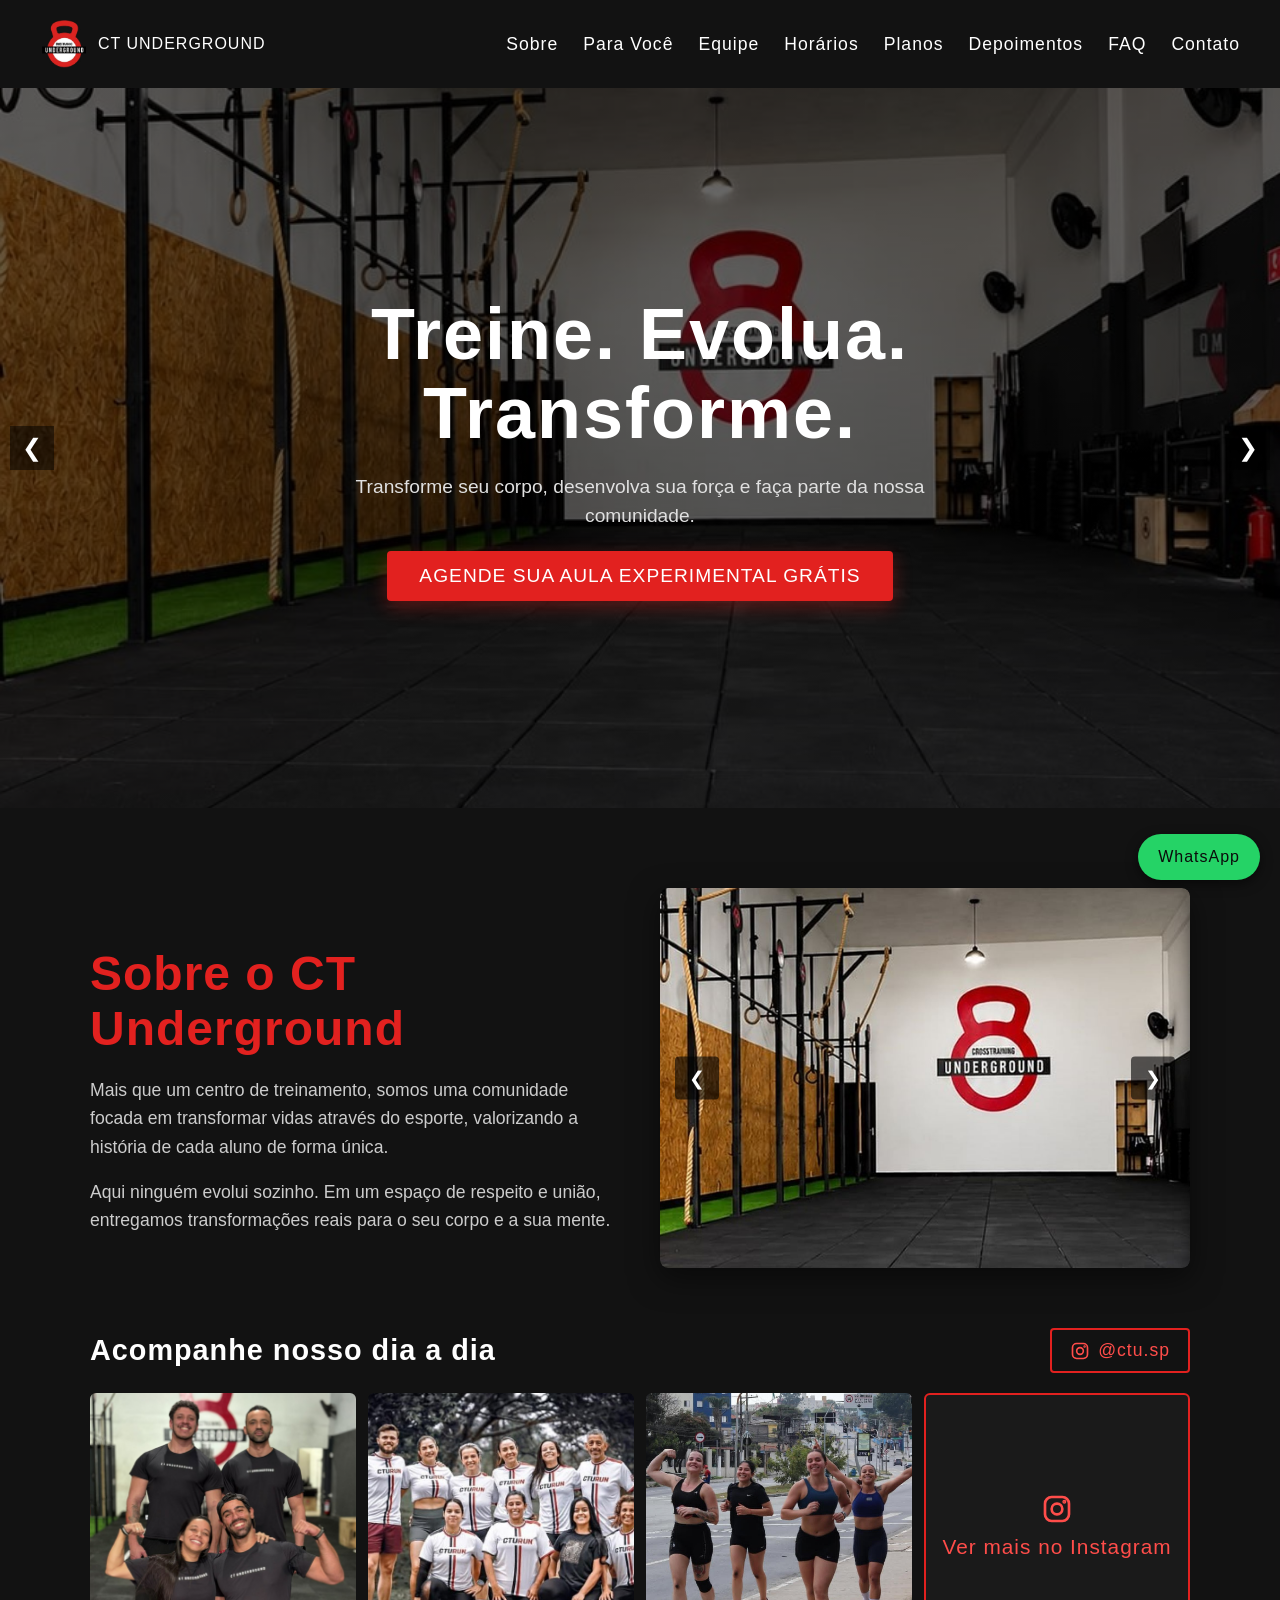
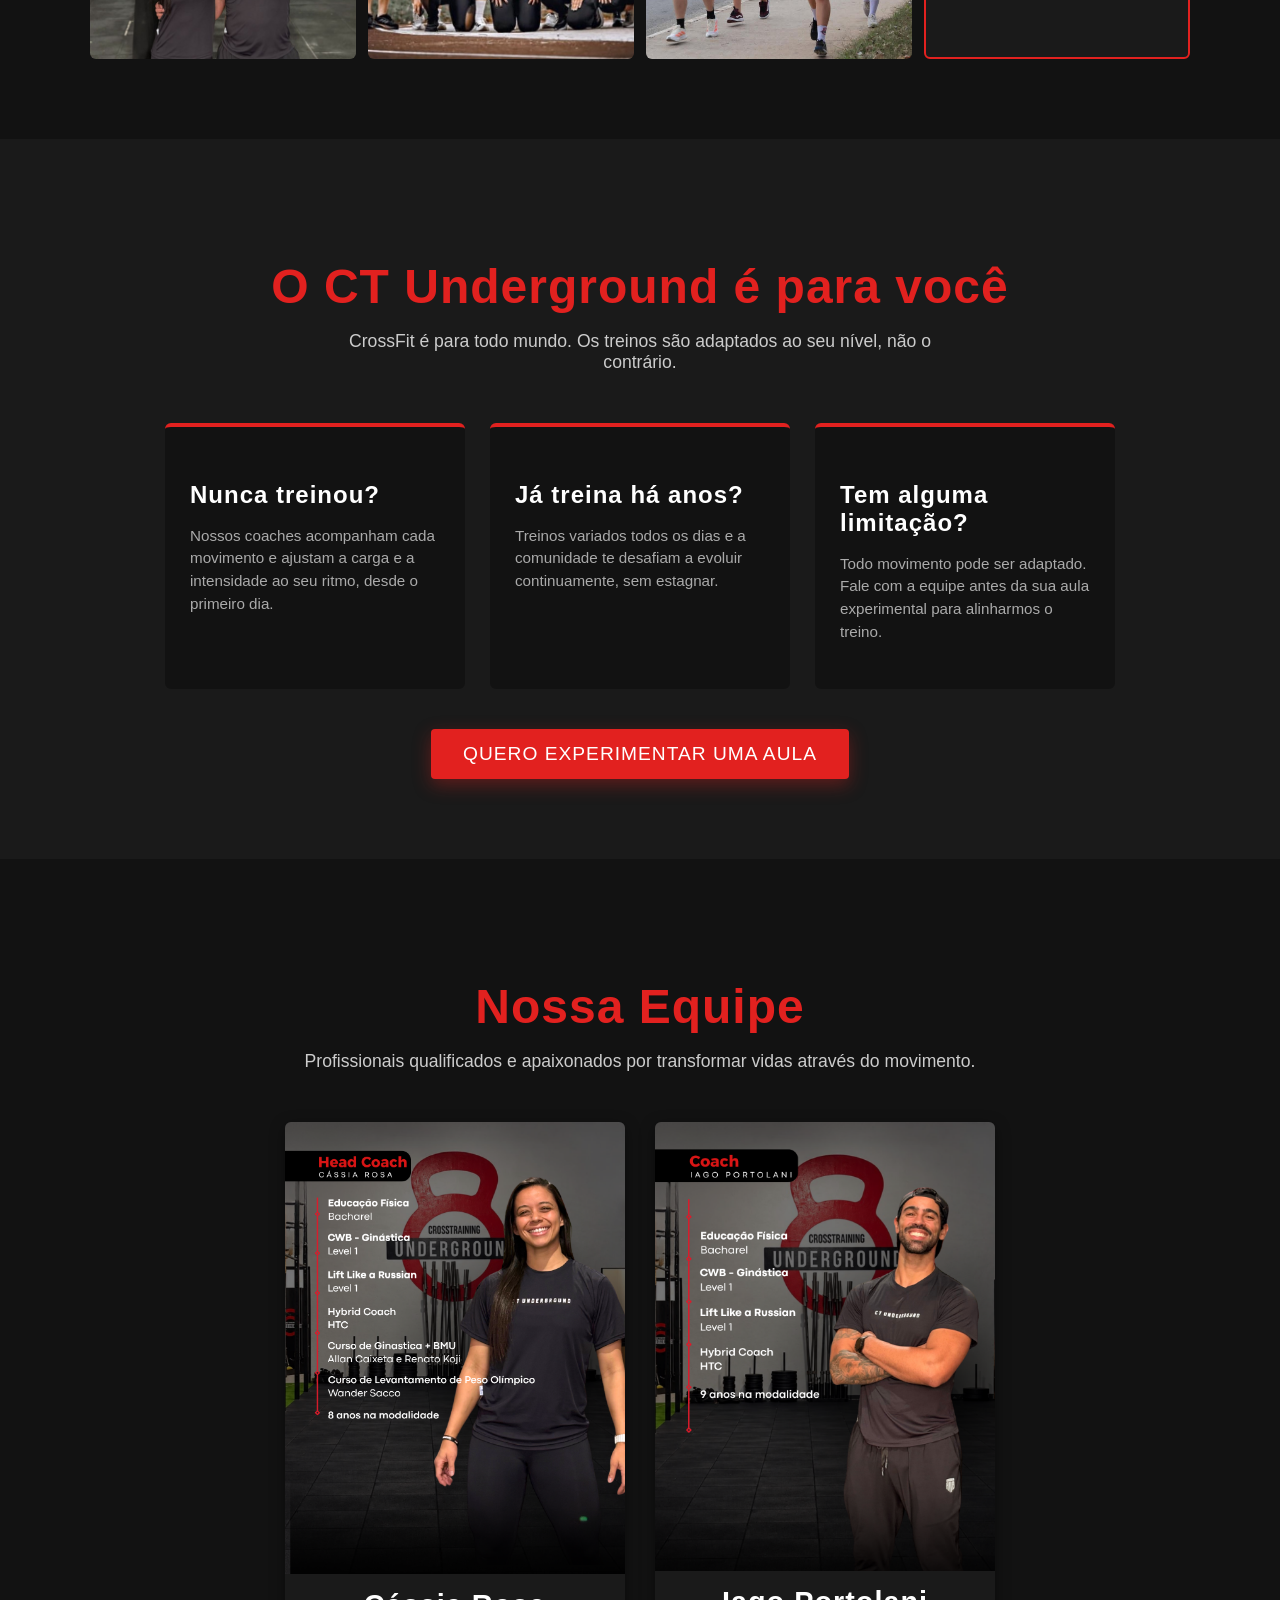
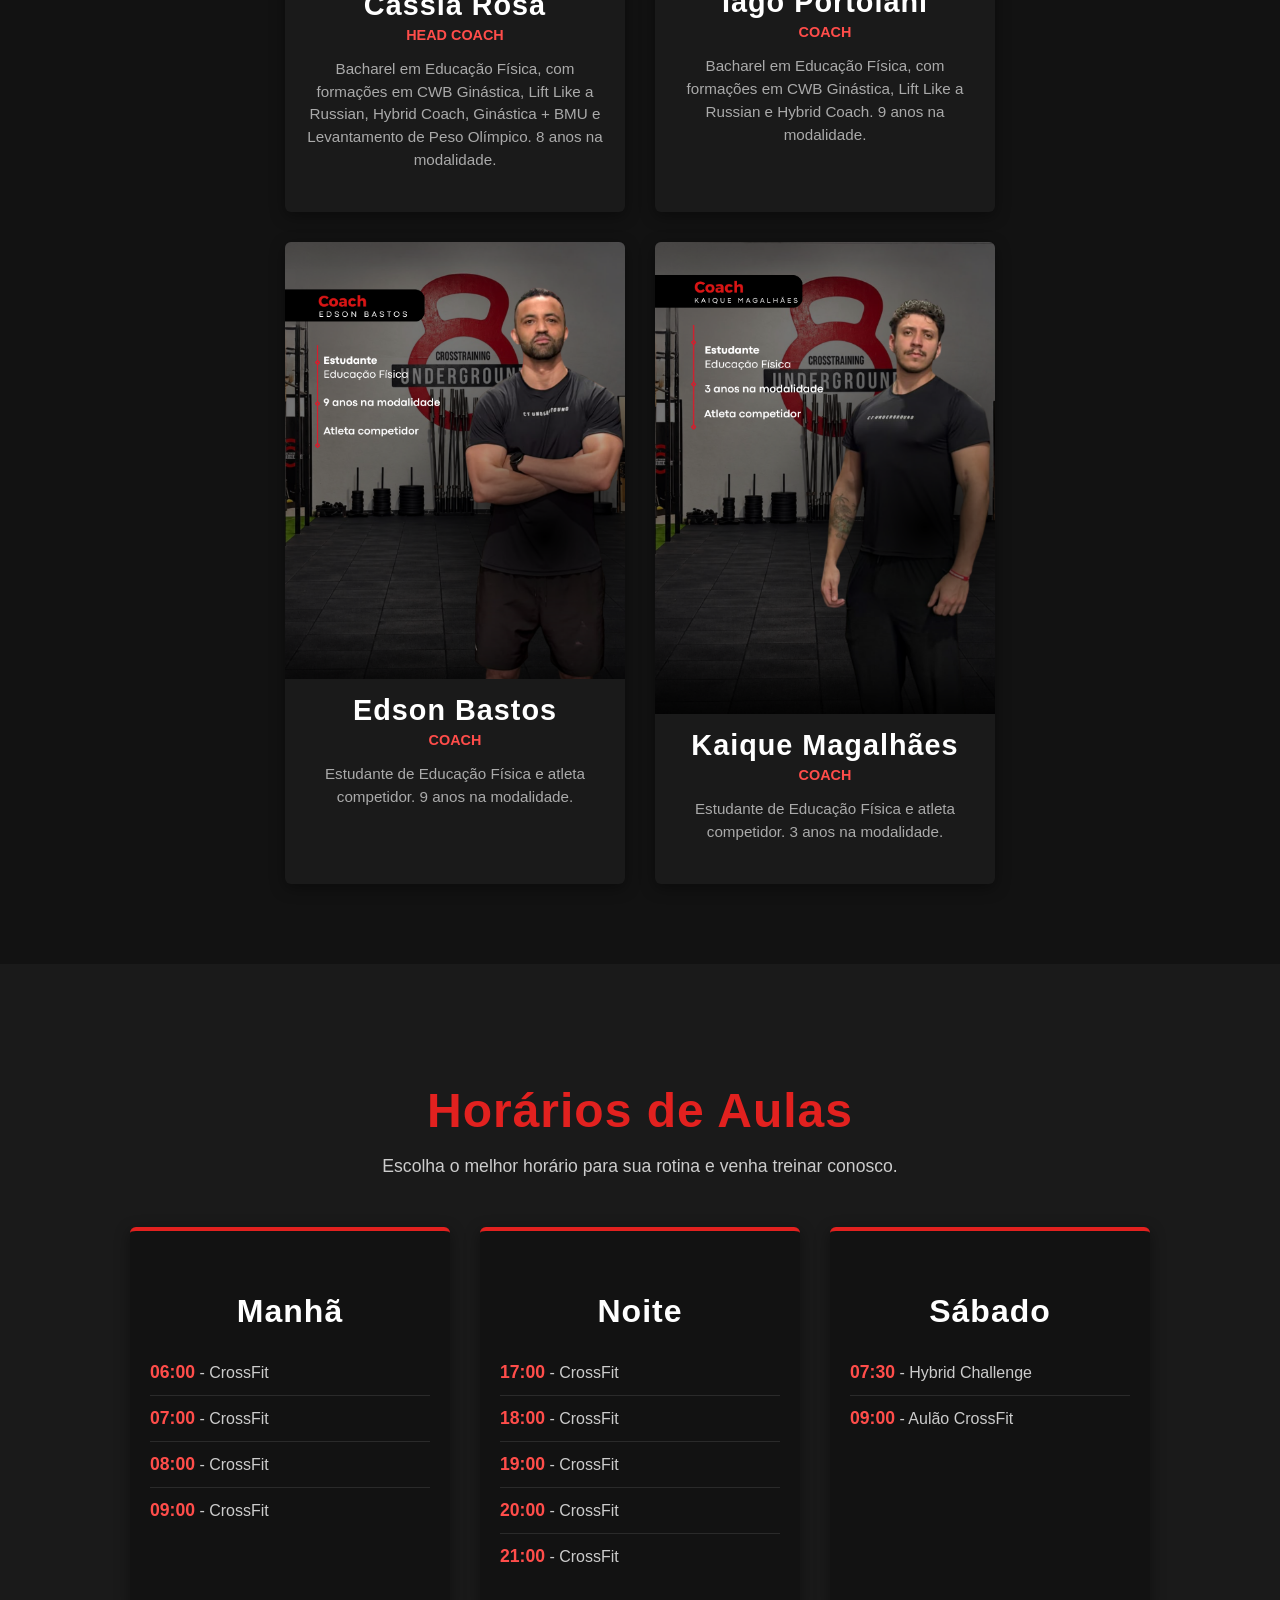
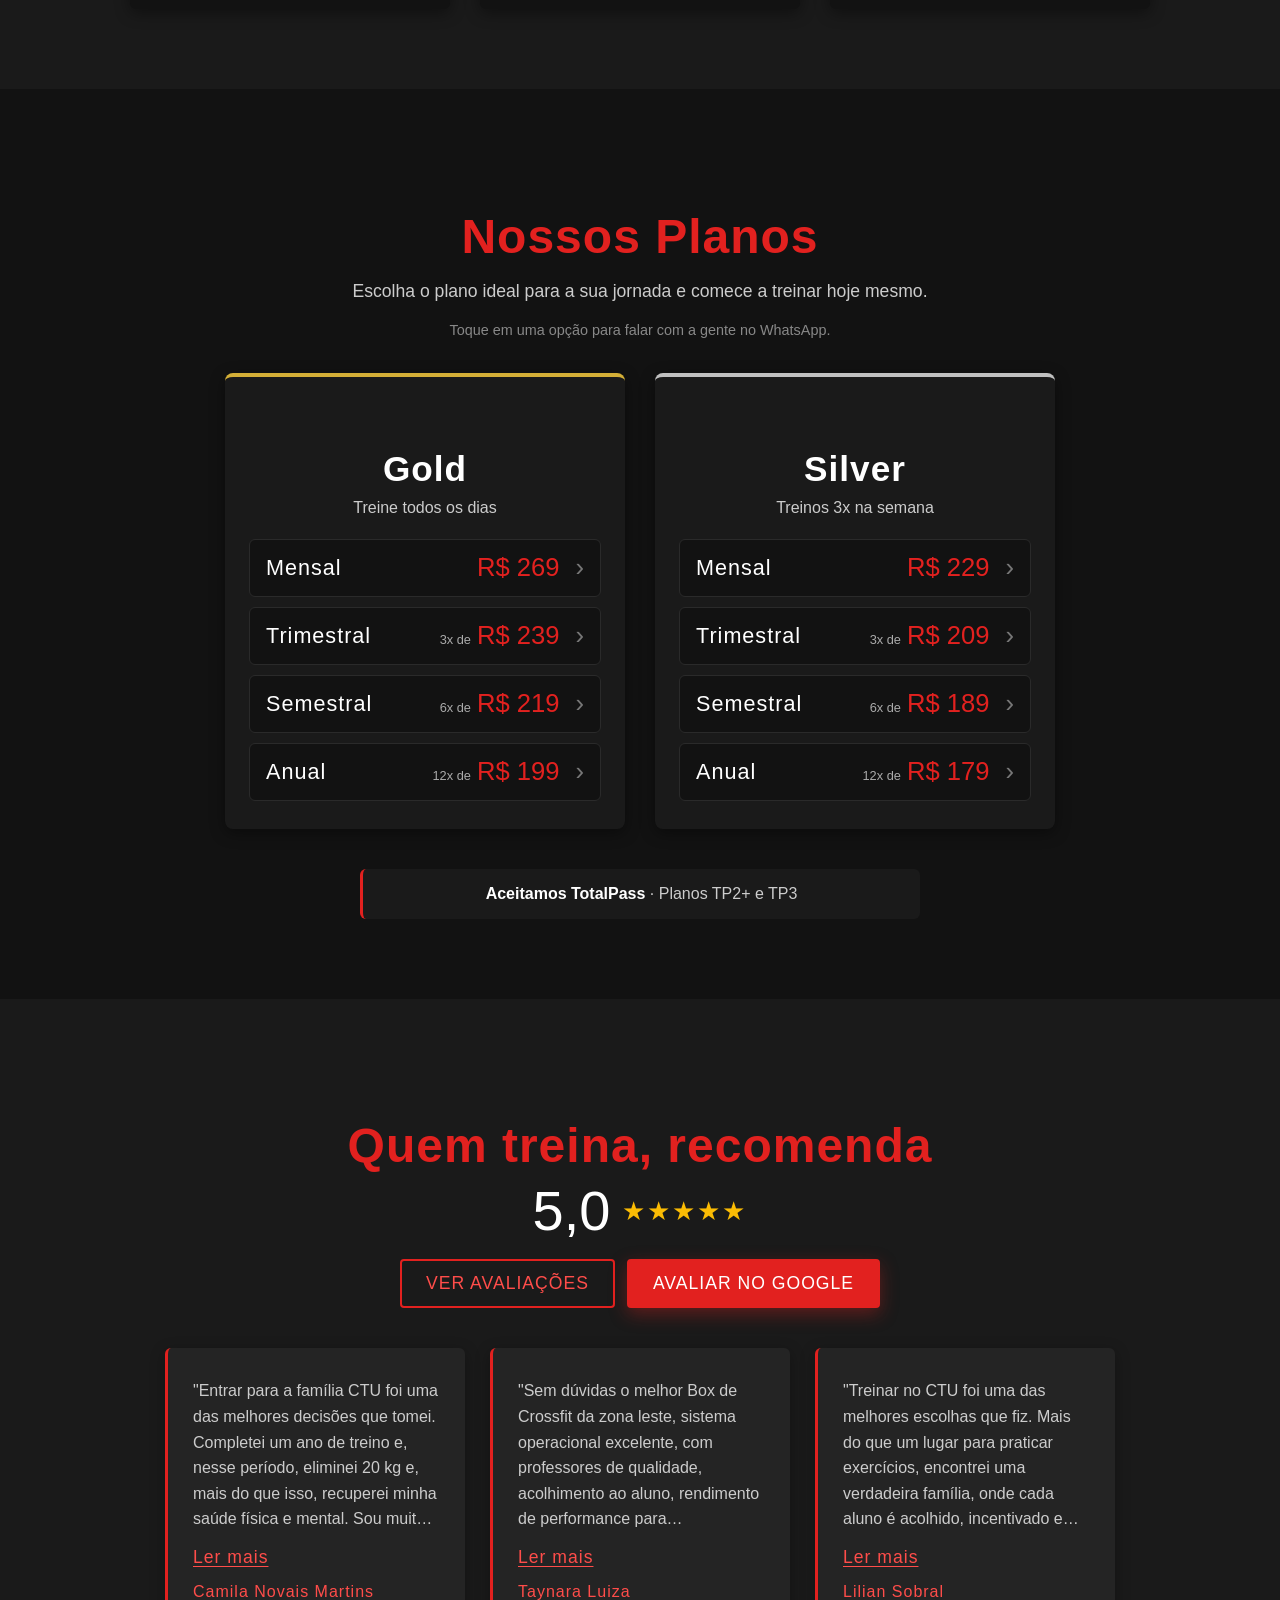
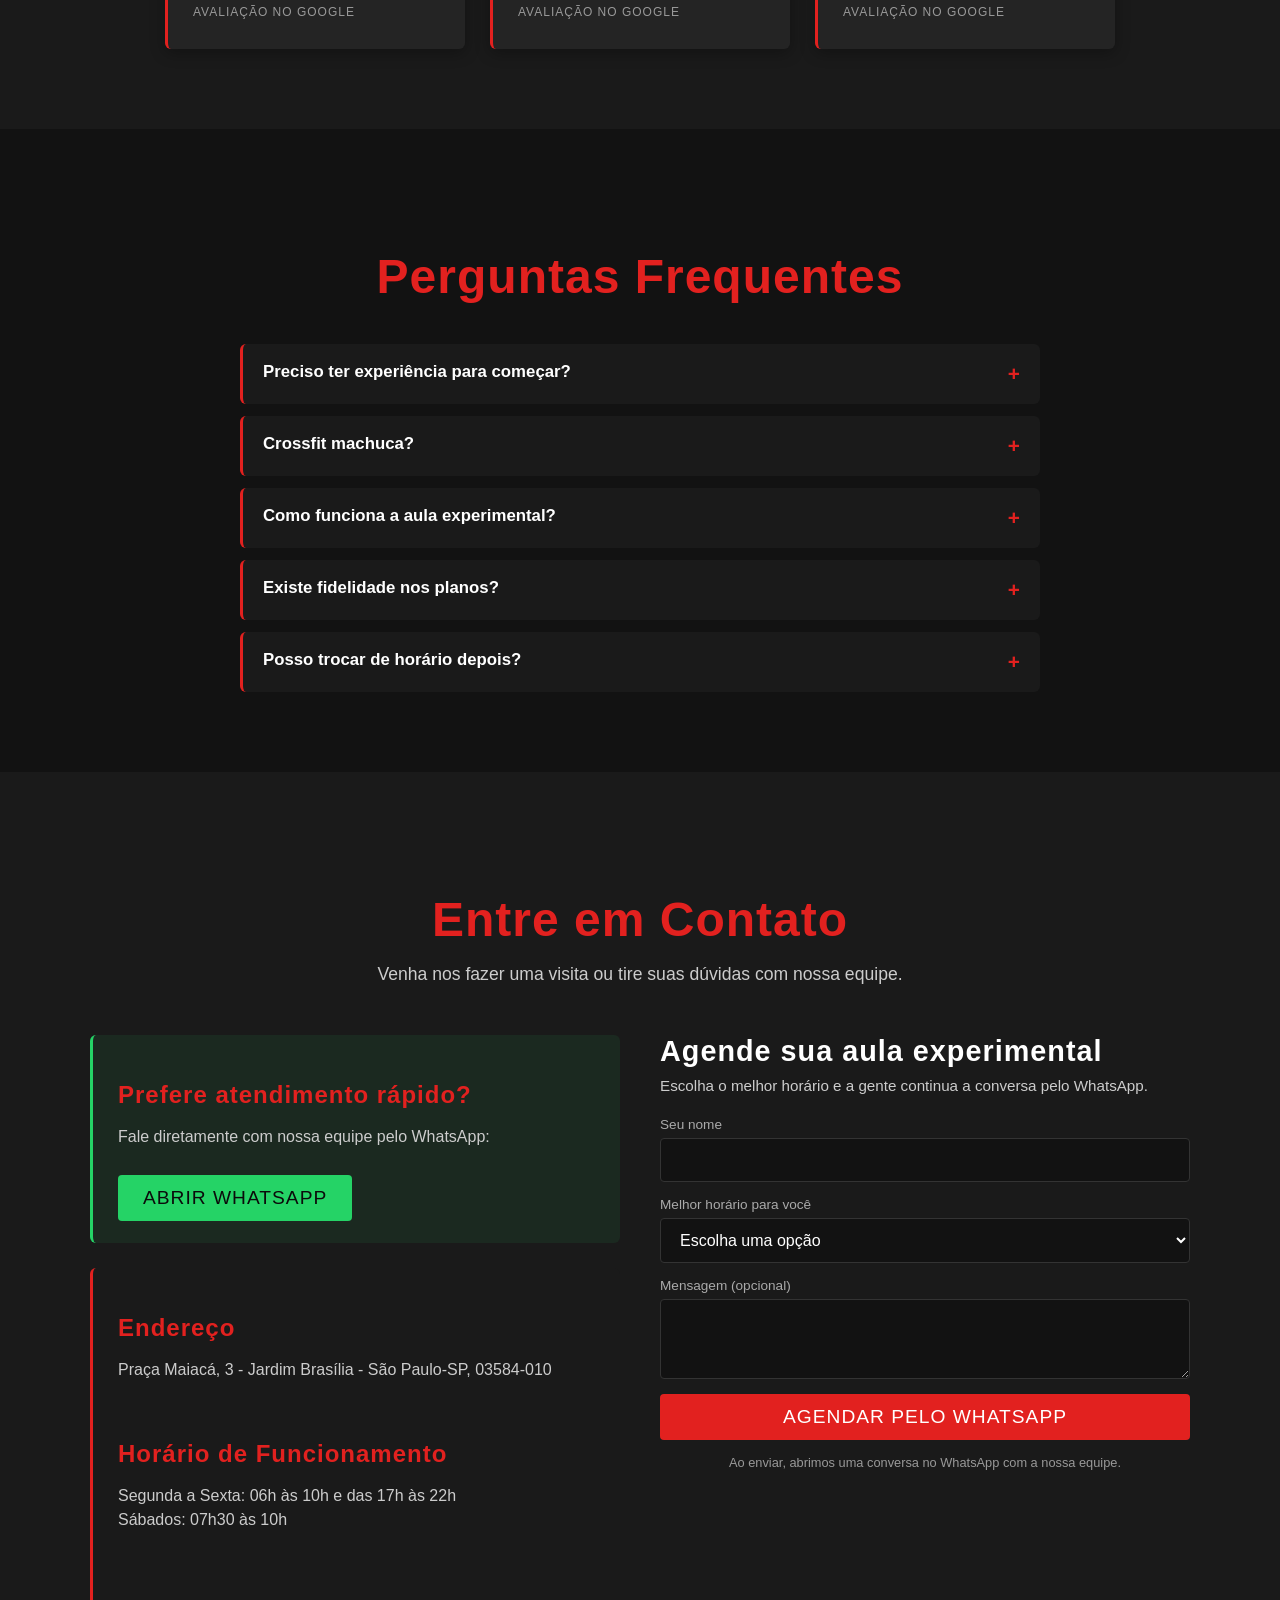
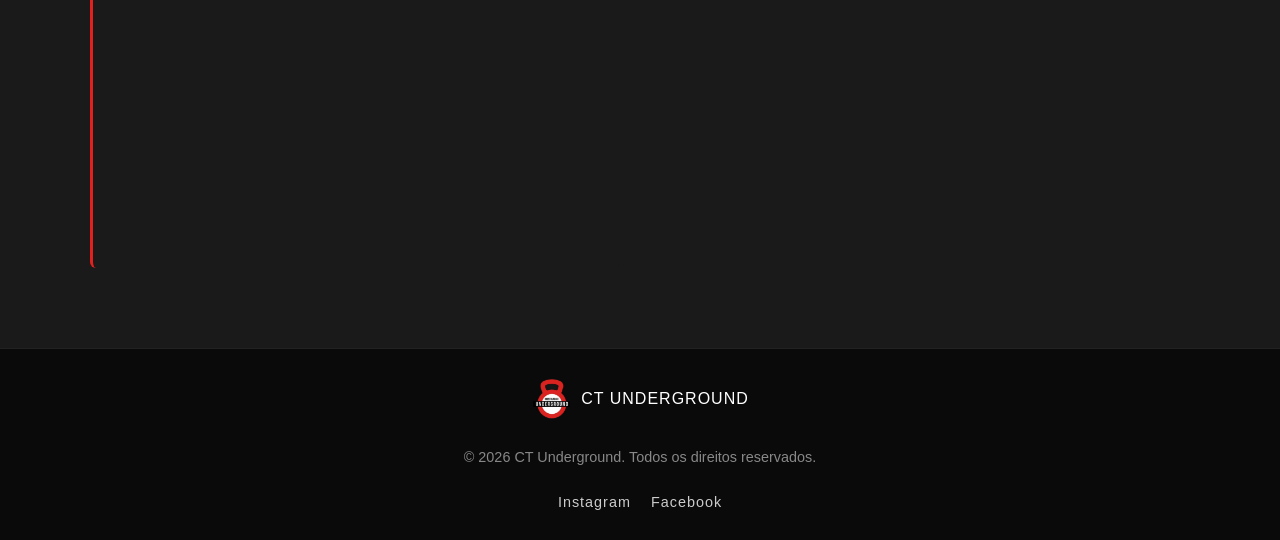
==== commit 5d15d950: "Dominio ok" ====
--- a/index.html
+++ b/index.html
@@ -6,15 +6,22 @@
 
     <!-- SEO -->
     <title>CT Underground | Box de CrossFit na Zona Leste/SP</title>
-    <meta name="description" content="Treine no CT Underground, na Zona Leste/SP. Aulas para todos os níveis, coaches certificados e comunidade forte. Agende sua aula experimental gratuita.">
-    <link rel="canonical" href="https://www.ctunderground.com.br/">  <!--VERIFICAR DOMINIO-->
-    <link rel="icon" type="image/png" href="public/assets/images/logo.png">
+    <meta name="description" content="Treine no CT Underground, na Zona Leste/SP. Aulas para todos os níveis, coaches qualificados e comunidade forte. Agende sua aula experimental gratuita.">
+    <link rel="canonical" href="https://ctunderground.com.br/">
+    <link rel="icon" type="image/png" href="public/assets/images/foto logo.jpeg">
+
+    <!-- Carrega a 1ª imagem do banner o mais cedo possível (mantenha igual ao 1º item de 'imagens' no script.js) -->
+    <link rel="preload" as="image" href="public/assets/images/img-header1.jpg">
 
     <!-- Open Graph (preview ao compartilhar no WhatsApp/Instagram) -->
     <meta property="og:type" content="website">
     <meta property="og:title" content="CT Underground | Box de CrossFit na Zona Leste/SP">
-    <meta property="og:description" content="Aulas para todos os níveis, coaches certificados e comunidade forte. Agende sua aula experimental gratuita.">
-    <meta property="og:image" content="public/assets/images/img-header1.jpg">
+    <meta property="og:description" content="Aulas para todos os níveis, coaches qualificados e comunidade forte. Agende sua aula experimental gratuita.">
+    <meta property="og:url" content="https://ctunderground.com.br/">
+    <meta property="og:image" content="https://ctunderground.com.br/public/assets/images/img-header1.jpg">
+    <meta property="og:image:width" content="1920">
+    <meta property="og:image:height" content="880">
+    <meta property="og:image:alt" content="Interior do box CT Underground, com a logo na parede e a área de treino">
     <meta property="og:locale" content="pt_BR">
 
     <link rel="stylesheet" href="public/assets/fonts/fonts.css">
@@ -27,15 +34,21 @@
       "@context": "https://schema.org",
       "@type": "SportsActivityLocation",
       "name": "Crosstraining Underground",
-      "image": "public/assets/images/img-header.jpg",
+      "url": "https://ctunderground.com.br/",
+      "image": "https://ctunderground.com.br/public/assets/images/img-header1.jpg",
       "address": {
         "@type": "PostalAddress",
         "streetAddress": "Praça Maiacá, 3 - Jardim Brasília",
         "addressLocality": "São Paulo",
         "addressRegion": "SP",
+        "postalCode": "03584-010",
         "addressCountry": "BR"
       },
       "telephone": "+55 11 91656-0389",
+      "sameAs": [
+        "https://www.instagram.com/ctu.sp/",
+        "https://www.facebook.com/crosstrainingunderground"
+      ],
       "openingHoursSpecification": [
         {
           "@type": "OpeningHoursSpecification",
@@ -127,7 +140,7 @@
                         <div class="carousel-slide">
                             <img src="public/assets/images/img-about4.jpg" alt="Equipamentos e espaço do box" loading="lazy" decoding="async">
                         </div>
-                         <div class="carousel-slide">
+                        <div class="carousel-slide">
                             <img src="public/assets/images/img-about5.jpg" alt="Equipamentos e espaço do box" loading="lazy" decoding="async">
                         </div>
                         <div class="carousel-slide">
@@ -157,13 +170,13 @@
 
             <div class="instagram-grid">
                 <a href="https://www.instagram.com/p/Dcvog55HO2o/" target="_blank" rel="noopener" class="instagram-post">
-                    <img src="public/assets/images/insta-1.jpg" alt="Publicação do CT Underground no Instagram" loading="lazy" decoding="async">
+                    <img src="public/assets/images/insta-1.jpg" alt="Publicação do CTU no Instagram - Coaches" loading="lazy" decoding="async">
                 </a>
                 <a href="https://www.instagram.com/p/DZAH4xvkXIh/" target="_blank" rel="noopener" class="instagram-post">
-                    <img src="public/assets/images/insta-2.jpg" alt="Publicação do CT Underground no Instagram" loading="lazy" decoding="async">
+                    <img src="public/assets/images/insta-2.jpg" alt="Publicação do CTU no Instagram - CTU RUN" loading="lazy" decoding="async">
                 </a>
                 <a href="https://www.instagram.com/p/Dcr405zHGUo/" target="_blank" rel="noopener" class="instagram-post">
-                    <img src="public/assets/images/insta-3.jpg" alt="Publicação do CT Underground no Instagram" loading="lazy" decoding="async">
+                    <img src="public/assets/images/insta-3.jpg" alt="Publicação do CTU no Instagram - Hybrid Challenge" loading="lazy" decoding="async">
                 </a>
                 <a href="https://www.instagram.com/ctu.sp/" target="_blank" rel="noopener" class="instagram-post instagram-more">
                     <svg viewBox="0 0 24 24" width="32" height="32" fill="none" stroke="currentColor" stroke-width="2" stroke-linecap="round" stroke-linejoin="round" aria-hidden="true">
@@ -207,7 +220,7 @@
     <section class="team" id="equipe">
         <div class="team-container">
             <h2>Nossa Equipe</h2>
-            <p class="team-subtitle">Profissionais certificados e apaixonados por transformar vidas através do movimento.</p>
+            <p class="team-subtitle">Profissionais qualificados e apaixonados por transformar vidas através do movimento.</p>
 
             <div class="team-grid">
                 <div class="coach-card">
@@ -365,7 +378,6 @@
                     <span class="google-rating-number">5,0</span>
                     <span class="google-rating-stars" role="img" aria-label="5 de 5 estrelas">&#9733;&#9733;&#9733;&#9733;&#9733;</span>
                 </div>
-                <p class="google-rating-text">68 avaliações no Google</p>
                 <div class="google-rating-actions">
                     <a href="https://www.google.com/maps?cid=6252915759391839702" target="_blank" rel="noopener" class="btn-plano">VER AVALIAÇÕES</a>
                     <a href="https://www.google.com/search?q=ct+underground#lrd=0x94ce6717894ad2b5:0x56c6d1c0f8fe15d6,3,,,," target="_blank" rel="noopener" class="btn-cta">AVALIAR NO GOOGLE</a>
@@ -387,7 +399,7 @@
                 <div class="testimonial-card">
                     <p>"Treinar no CTU foi uma das melhores escolhas que fiz. Mais do que um lugar para praticar exercícios, encontrei uma verdadeira família, onde cada aluno é acolhido, incentivado e respeitado em seu próprio ritmo.
                     Coachs extremamente dedicados, atentos e motivadores, sempre preocupados com a evolução e o bem-estar de todos. O ambiente é leve, animado e cheio de energia positiva, tornando cada treino um momento especial do dia.
-                    Aqui, cada conquista é comemorada, cada desafio é superado em equipe e a sensação de pertencimento faz toda a diferença. Sou muito grata em fazer parte desse espaço que transforma não apenas o corpo, mas também a autoestima, a saúde e a qualidade de vida.Parabéns a toda a equipe pelo excelente trabalho, carinho e dedicação.
+                    Aqui, cada conquista é comemorada, cada desafio é superado em equipe e a sensação de pertencimento faz toda a diferença. Sou muito grata em fazer parte desse espaço que transforma não apenas o corpo, mas também a autoestima, a saúde e a qualidade de vida. Parabéns a toda a equipe pelo excelente trabalho, carinho e dedicação.
                     Recomendo de coração♥️"</p>
                     <span class="testimonial-name">Lilian Sobral</span>
                     <span class="testimonial-source">Avaliação no Google</span>
@@ -404,15 +416,15 @@
             <div class="faq-list">
                 <details class="faq-item">
                     <summary>Preciso ter experiência para começar?</summary>
-                    <p>Não! Você não precisa ter experiência nenhuma. Aqui, cada pessoa começa de onde está. Nossos coaches acompanham você de perto e adaptam o treino quando necessário. O importante é dar o primeiro passo o resto, a gente constrói junto.</p>
+                    <p>Não! Você não precisa ter experiência nenhuma. Aqui, cada pessoa começa de onde está. Nossos coaches acompanham você de perto e adaptam o treino quando necessário. O importante é dar o primeiro passo; o resto, a gente constrói junto.</p>
                 </details>
                 <details class="faq-item">
                     <summary>Crossfit machuca?</summary>
-                    <p>Crossfit não machuca. O que machuca é treinar sem acompanhamento e direcionamento. Aqui nós temos um ambiente controlado e uma aula preparada para oferecer o melhor para vocês.</p>
+                    <p>O risco de lesão diminui muito com acompanhamento e com movimentos adaptados ao seu nível. É isso que fazemos aqui: um ambiente controlado e aulas preparadas para você treinar com segurança.</p>
                 </details>
                 <details class="faq-item">
                     <summary>Como funciona a aula experimental?</summary>
-                    <p>É o seu primeiro contato com o CTU. Você vai conhecer nosso espaço, nossa equipe e, claro, viver um treino com a gente. Tudo de forma tranquila e acompanhada, respeitando o seu nível. Queremos que você se sinta à vontade desde o primeiro momento. </p>
+                    <p>É o seu primeiro contato com o CTU. Você vai conhecer nosso espaço, nossa equipe e, claro, viver um treino com a gente. Tudo de forma tranquila e acompanhada, respeitando o seu nível. Queremos que você se sinta à vontade desde o primeiro momento.</p>
                 </details>
                 <details class="faq-item">
                     <summary>Existe fidelidade nos planos?</summary>
@@ -420,7 +432,7 @@
                 </details>
                 <details class="faq-item">
                     <summary>Posso trocar de horário depois?</summary>
-                    <p>Sim!  Os horários são livres. Você pode escolher qualquer horário disponível, independente do dia, de acordo com a sua rotina.</p>
+                    <p>Sim! Os horários são livres. Você pode escolher qualquer horário disponível, independente do dia, de acordo com a sua rotina.</p>
                 </details>
             </div>
         </div>
@@ -436,46 +448,56 @@
                     <div class="whatsapp-box">
                         <h3>Prefere atendimento rápido?</h3>
                         <p>Fale diretamente com nossa equipe pelo WhatsApp:</p>
-                        <a href="https://wa.me/5511916560389?text=Olá!%20Gostaria%20de%20tirar%20duvidas%20sobre%20as%20aulas%20do%20box." target="_blank" rel="noopener" class="btn-whatsapp">ABRIR WHATSAPP</a>
+                        <a href="https://wa.me/5511916560389?text=Ol%C3%A1%21%20Gostaria%20de%20tirar%20d%C3%BAvidas%20sobre%20as%20aulas%20do%20box." target="_blank" rel="noopener" class="btn-whatsapp">ABRIR WHATSAPP</a>
                     </div>
 
                     <div class="visit-card">
                         <div class="info-item">
                             <h3>Endereço</h3>
-                            <p>Rua Maiacá, 3 - Jardim Brasília - São Paulo-SP, 03584-010</p>
+                            <p>Praça Maiacá, 3 - Jardim Brasília - São Paulo-SP, 03584-010</p>
                         </div>
 
                         <div class="info-item">
                             <h3>Horário de Funcionamento</h3>
-                            <p>Segunda a Sexta: 06h às 10h e das 17h as 22h <br>Sábados: 07h30 às 10h</p>
+                            <p>Segunda a Sexta: 06h às 10h e das 17h às 22h <br>Sábados: 07h30 às 10h</p>
                         </div>
 
                         <div class="map-embed">
                             <iframe
-                                title="Localização do Crosstraining Underground no mapa"
-                                src="https://www.google.com/maps?q=Prç. Maiacá, 3 - Jardim Brasilia, 03584-010, São Paulo, SP&output=embed"
+                                title="Localização do CT Underground no mapa"
+                                src="https://www.google.com/maps/embed?pb=!1m18!1m12!1m3!1d3657.4114970650726!2d-46.493335099999996!3d-23.5536601!2m3!1f0!2f0!3f0!3m2!1i1024!2i768!4f13.1!3m3!1m2!1s0x94ce6717894ad2b5%3A0x56c6d1c0f8fe15d6!2sCT%20Underground!5e0!3m2!1spt-BR!2sbr!4v1793124709722!5m2!1spt-BR!2sbr"
                                 loading="lazy"
-                                referrerpolicy="no-referrer-when-downgrade">
+                                allowfullscreen
+                                referrerpolicy="strict-origin-when-cross-origin">
                             </iframe>
                         </div>
                     </div>
                 </div>
 
                 <form id="whatsappForm" class="contact-form">
+                    <h3 class="form-title">Agende sua aula experimental</h3>
+                    <p class="form-intro">Escolha o melhor horário e a gente continua a conversa pelo WhatsApp.</p>
+
                     <div class="form-field">
-                        <label for="nome">Seu Nome</label>
-                        <input type="text" id="nome" name="nome" required>
+                        <label for="nome">Seu nome</label>
+                        <input type="text" id="nome" name="nome" autocomplete="name" required>
                     </div>
                     <div class="form-field">
-                        <label for="email">Seu E-mail</label>
-                        <input type="email" id="email" name="email" required>
+                        <label for="horario">Melhor horário para você</label>
+                        <select id="horario" name="horario" required>
+                            <option value="" disabled selected>Escolha uma opção</option>
+                            <option>Manhã (06h às 09h)</option>
+                            <option>Noite (17h às 21h)</option>
+                            <option>Sábado (07h30 e 09h)</option>
+                            <option>Ainda não sei / qualquer horário</option>
+                        </select>
                     </div>
                     <div class="form-field">
-                        <label for="mensagem">Sua Mensagem</label>
-                        <textarea id="mensagem" name="mensagem" rows="4" required></textarea>
+                        <label for="mensagem">Mensagem (opcional)</label>
+                        <textarea id="mensagem" name="mensagem" rows="3"></textarea>
                     </div>
-                    <button type="submit" class="btn-submit">ENVIAR MENSAGEM</button>
-                    <p class="form-fallback">Prefere falar direto? <a href="https://wa.me/5511916560389">Chame no WhatsApp</a>.</p>
+                    <button type="submit" class="btn-submit">AGENDAR PELO WHATSAPP</button>
+                    <p class="form-privacy">Ao enviar, abrimos uma conversa no WhatsApp com a nossa equipe.</p>
                 </form>
             </div>
         </div>
@@ -492,13 +514,13 @@
         <p>&copy; 2026 CT Underground. Todos os direitos reservados.</p>
         <div class="social-links">
             <a href="https://www.instagram.com/ctu.sp/" target="_blank" rel="noopener">Instagram</a>
-            <a href="https://www.facebook.com/crosstrainingunderground?locale=pt_BR" target="_blank" rel="noopener">Facebook</a>
+            <a href="https://www.facebook.com/crosstrainingunderground" target="_blank" rel="noopener">Facebook</a>
         </div>
     </div>
 </footer>
 
 <!-- Botão flutuante de WhatsApp, sempre visível -->
-<a href="https://wa.me/5511916560389?text=Olá!%20Quero%20agendar%20uma%20aula%20experimental."
+<a href="https://wa.me/5511916560389?text=Ol%C3%A1%21%20Quero%20agendar%20uma%20aula%20experimental."
    class="whatsapp-float" target="_blank" rel="noopener" aria-label="Falar no WhatsApp">
    WhatsApp
 </a>
--- a/index.css
+++ b/index.css
@@ -15,6 +15,7 @@
     --color-bg-alt: #1a1a1a;
     --color-red: #e2211f;
     --color-red-dark: #b8181a;
+    --color-red-text: #ff4d4a; /* vermelho para TEXTO sobre fundo escuro (contraste mínimo 4,5:1) */
     --color-text: #ffffff;
     --color-text-muted: #cccccc;
     --color-text-dim: #aaaaaa;
@@ -119,6 +120,8 @@
 /* --- SEÇÃO HERO --- */
 .hero {
     position: relative;
+    /* 1ª imagem do banner (o script.js troca depois). Mantenha igual ao 1º item de 'imagens' no script.js */
+    background-image: linear-gradient(rgba(0, 0, 0, 0.6), rgba(0, 0, 0, 0.6)), url('/public/assets/images/img-header1.jpg');
     background-size: cover;
     background-position: center;
     background-repeat: no-repeat;
@@ -346,7 +349,7 @@
     align-items: center;
     gap: 8px;
     border: 2px solid var(--color-red);
-    color: var(--color-red);
+    color: var(--color-red-text);
     padding: 10px 18px;
     font-family: 'Bebas Neue', sans-serif;
     font-size: 1.1rem;
@@ -411,7 +414,7 @@
     justify-content: center;
     gap: 10px;
     border: 2px solid var(--color-red);
-    color: var(--color-red);
+    color: var(--color-red-text);
     text-decoration: none;
     text-align: center;
     font-family: 'Bebas Neue', sans-serif;
@@ -557,7 +560,7 @@
     display: block;
     font-family: sans-serif;
     font-size: 0.9rem;
-    color: var(--color-red);
+    color: var(--color-red-text);
     font-weight: bold;
     margin-bottom: 15px;
     text-transform: uppercase;
@@ -645,7 +648,7 @@
 
 .schedule-card span {
     font-weight: bold;
-    color: var(--color-red);
+    color: var(--color-red-text);
     font-size: 1.1rem;
 }
 
@@ -700,48 +703,11 @@
     transform: translateY(-5px);
 }
 
-.plan-card.popular {
-    background-color: #1e1e1e;
-    border: 2px solid var(--color-red);
-    transform: scale(1.05);
-}
-
-.plan-card.popular:hover {
-    transform: scale(1.08) translateY(-5px);
-}
-
-.badge {
-    position: absolute;
-    top: -12px;
-    left: 50%;
-    transform: translateX(-50%);
-    background-color: var(--color-red);
-    color: #ffffff;
-    font-size: 0.75rem;
-    font-weight: bold;
-    padding: 4px 12px;
-    border-radius: 20px;
-    letter-spacing: 1px;
-}
-
 .plan-card h3 {
     font-family: 'Bebas Neue', sans-serif;
     font-size: 2.2rem;
     letter-spacing: 1px;
     margin-bottom: 15px;
-}
-
-.price {
-    font-family: 'Bebas Neue', sans-serif;
-    font-size: 3rem;
-    color: var(--color-red);
-    margin-bottom: 25px;
-}
-
-.price span {
-    font-size: 1rem;
-    color: #aaaaaa;
-    font-family: sans-serif;
 }
 
 .plan-card ul {
@@ -767,7 +733,7 @@
     display: inline-block;
     background-color: transparent;
     border: 2px solid var(--color-red);
-    color: var(--color-red);
+    color: var(--color-red-text);
     padding: 10px 20px;
     text-align: center;
     font-family: 'Bebas Neue', sans-serif;
@@ -930,14 +896,6 @@
     margin-bottom: 10px;
 }
 
-.testimonials-subtitle {
-    font-family: sans-serif;
-    font-size: 0.95rem;
-    color: #777777;
-    font-style: italic;
-    margin-bottom: 50px;
-}
-
 .testimonials-grid {
     display: flex;
     flex-wrap: wrap;
@@ -983,7 +941,7 @@
     border: none;
     padding: 0;
     margin: 0 0 15px;
-    color: var(--color-red);
+    color: var(--color-red-text);
     font-family: 'Bebas Neue', sans-serif;
     font-size: 1.1rem;
     letter-spacing: 1px;
@@ -998,7 +956,7 @@
 
 .testimonial-name {
     font-family: 'Bebas Neue', sans-serif;
-    color: var(--color-red);
+    color: var(--color-red-text);
     letter-spacing: 1px;
 }
 
@@ -1007,7 +965,7 @@
     margin-top: 4px;
     font-family: sans-serif;
     font-size: 0.75rem;
-    color: #888888;
+    color: #999999;
     text-transform: uppercase;
     letter-spacing: 1px;
 }
@@ -1212,7 +1170,7 @@
 .btn-whatsapp {
     display: inline-block;
     background-color: #25d366;
-    color: #ffffff;
+    color: #0b0b0b;
     padding: 12px 25px;
     font-family: 'Bebas Neue', sans-serif;
     font-size: 1.2rem;
@@ -1226,7 +1184,7 @@
 .btn-whatsapp:hover {
     background-color: #1ebe5d;
     transform: translateY(-2px);
-    color: #ffffff;
+    color: #0b0b0b;
 }
 
 .map-embed {
@@ -1237,7 +1195,7 @@
 
 .map-embed iframe {
     width: 100%;
-    height: 220px;
+    height: 280px;
     border: 0;
 }
 
@@ -1262,6 +1220,7 @@
 }
 
 .contact-form input,
+.contact-form select,
 .contact-form textarea {
     background-color: #121212;
     border: 1px solid #333333;
@@ -1274,6 +1233,7 @@
 }
 
 .contact-form input:focus,
+.contact-form select:focus,
 .contact-form textarea:focus {
     border-color: var(--color-red);
     outline: none;
@@ -1296,16 +1256,37 @@
     background-color: var(--color-red-dark);
 }
 
-.form-fallback {
-    font-family: sans-serif;
-    font-size: 0.85rem;
-    color: #888888;
+.form-title {
+    font-family: 'Bebas Neue', sans-serif;
+    font-size: 1.8rem;
+    letter-spacing: 1px;
+    color: #ffffff;
+    margin: 0;
+}
+
+.form-intro {
+    font-family: sans-serif;
+    font-size: 0.95rem;
+    color: #cccccc;
+    line-height: 1.5;
+    margin: -8px 0 4px;
+}
+
+.contact-form select {
+    cursor: pointer;
+}
+
+.contact-form select option {
+    background-color: #1a1a1a;
+    color: #ffffff;
+}
+
+.form-privacy {
+    font-family: sans-serif;
+    font-size: 0.8rem;
+    color: #999999;
     text-align: center;
     margin: 0;
-}
-
-.form-fallback a {
-    color: #25d366;
 }
 
 
@@ -1376,7 +1357,7 @@
     bottom: 20px;
     right: 20px;
     background-color: #25d366;
-    color: #ffffff;
+    color: #0b0b0b;
     padding: 14px 20px;
     border-radius: 30px;
     font-family: 'Bebas Neue', sans-serif;
@@ -1389,12 +1370,13 @@
 
 .whatsapp-float:hover {
     background-color: #1ebe5d;
-    color: #ffffff;
-}
-
-
-/* --- RESPONSIVIDADE DO MENU (CELULAR) --- */
-@media (max-width: 768px) {
+    color: #0b0b0b;
+}
+
+
+/* --- RESPONSIVIDADE (CELULAR) --- */
+/* Menu em "hambúrguer" até 1000px (8 itens não cabem em linha em telas menores) */
+@media (max-width: 1000px) {
     .header {
         padding: 15px 20px;
     }
@@ -1420,7 +1402,7 @@
 
     .nav-menu {
         position: absolute;
-        top: 70px;
+        top: 100%;
         left: 0;
         width: 100%;
         background-color: #121212;
@@ -1436,6 +1418,9 @@
         display: flex !important;
     }
 
+}
+
+@media (max-width: 768px) {
     .header {
         border-bottom: none !important;
         box-shadow: none !important;
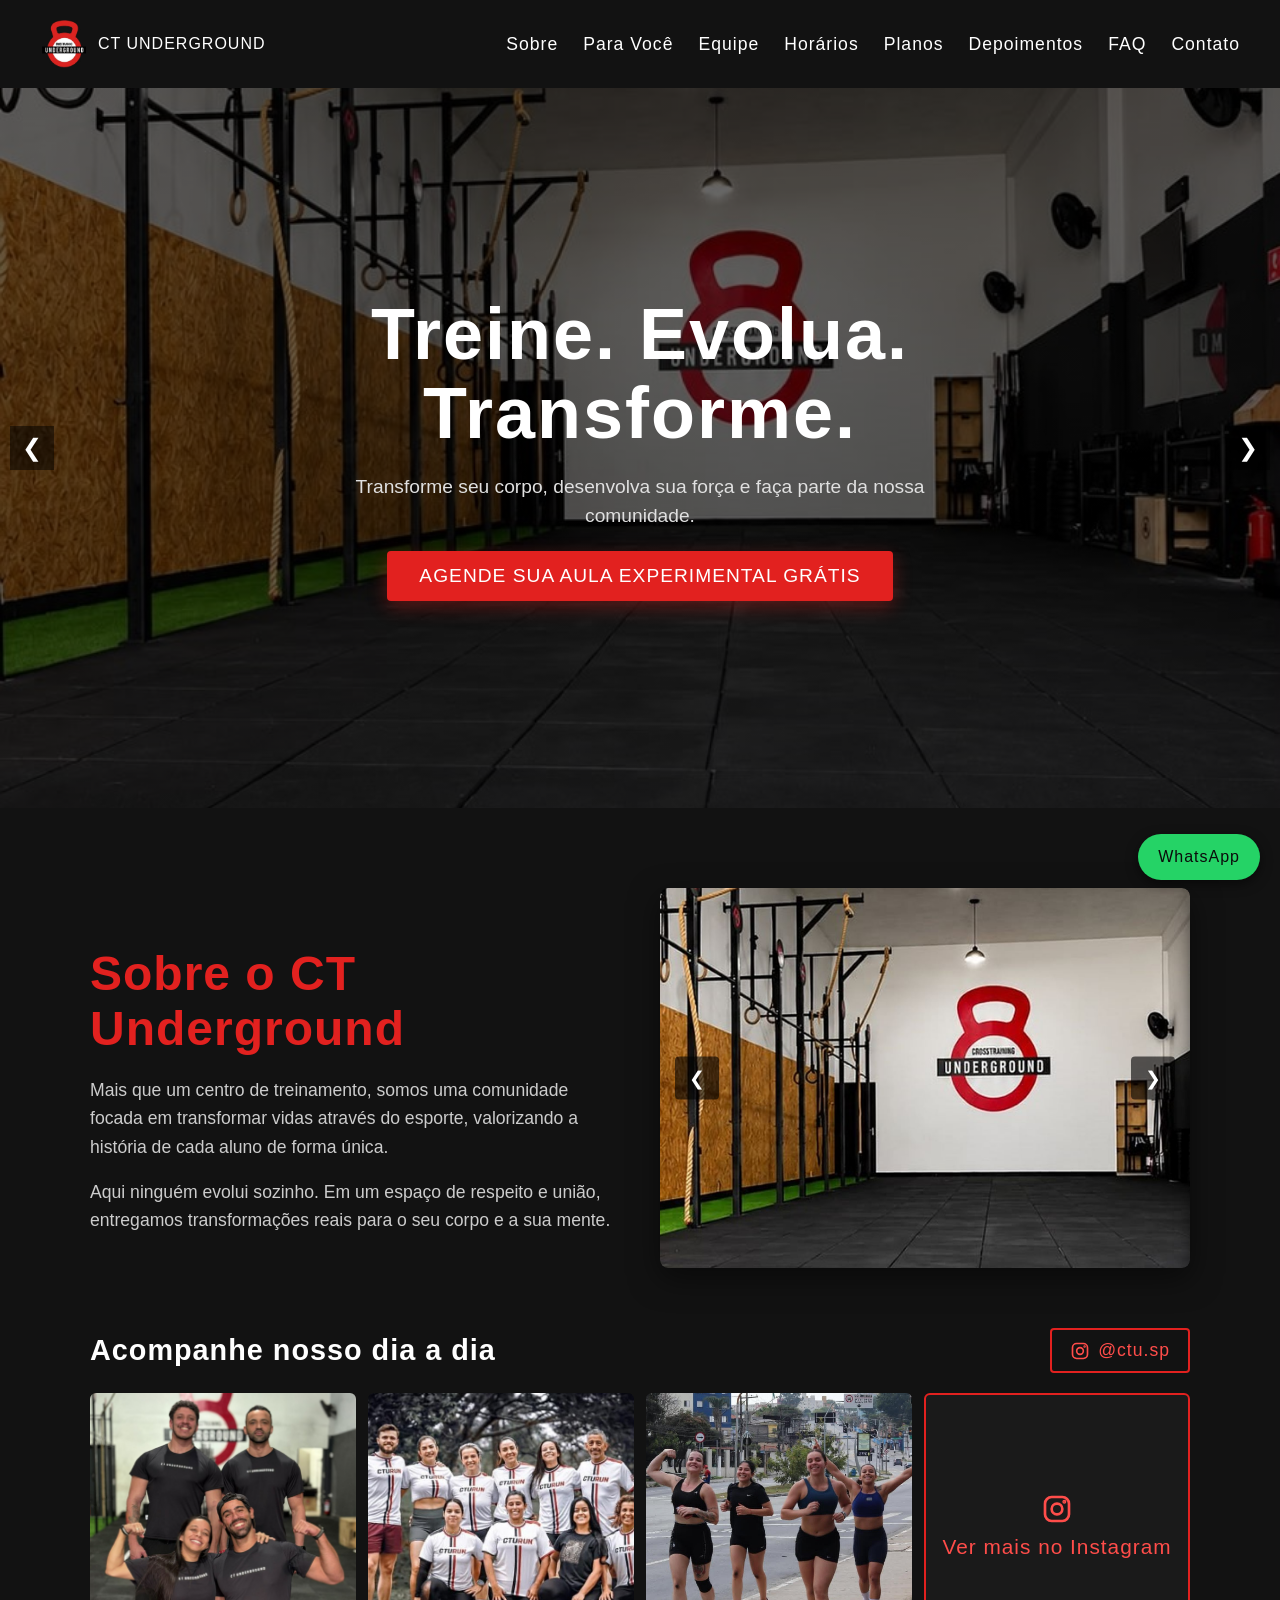
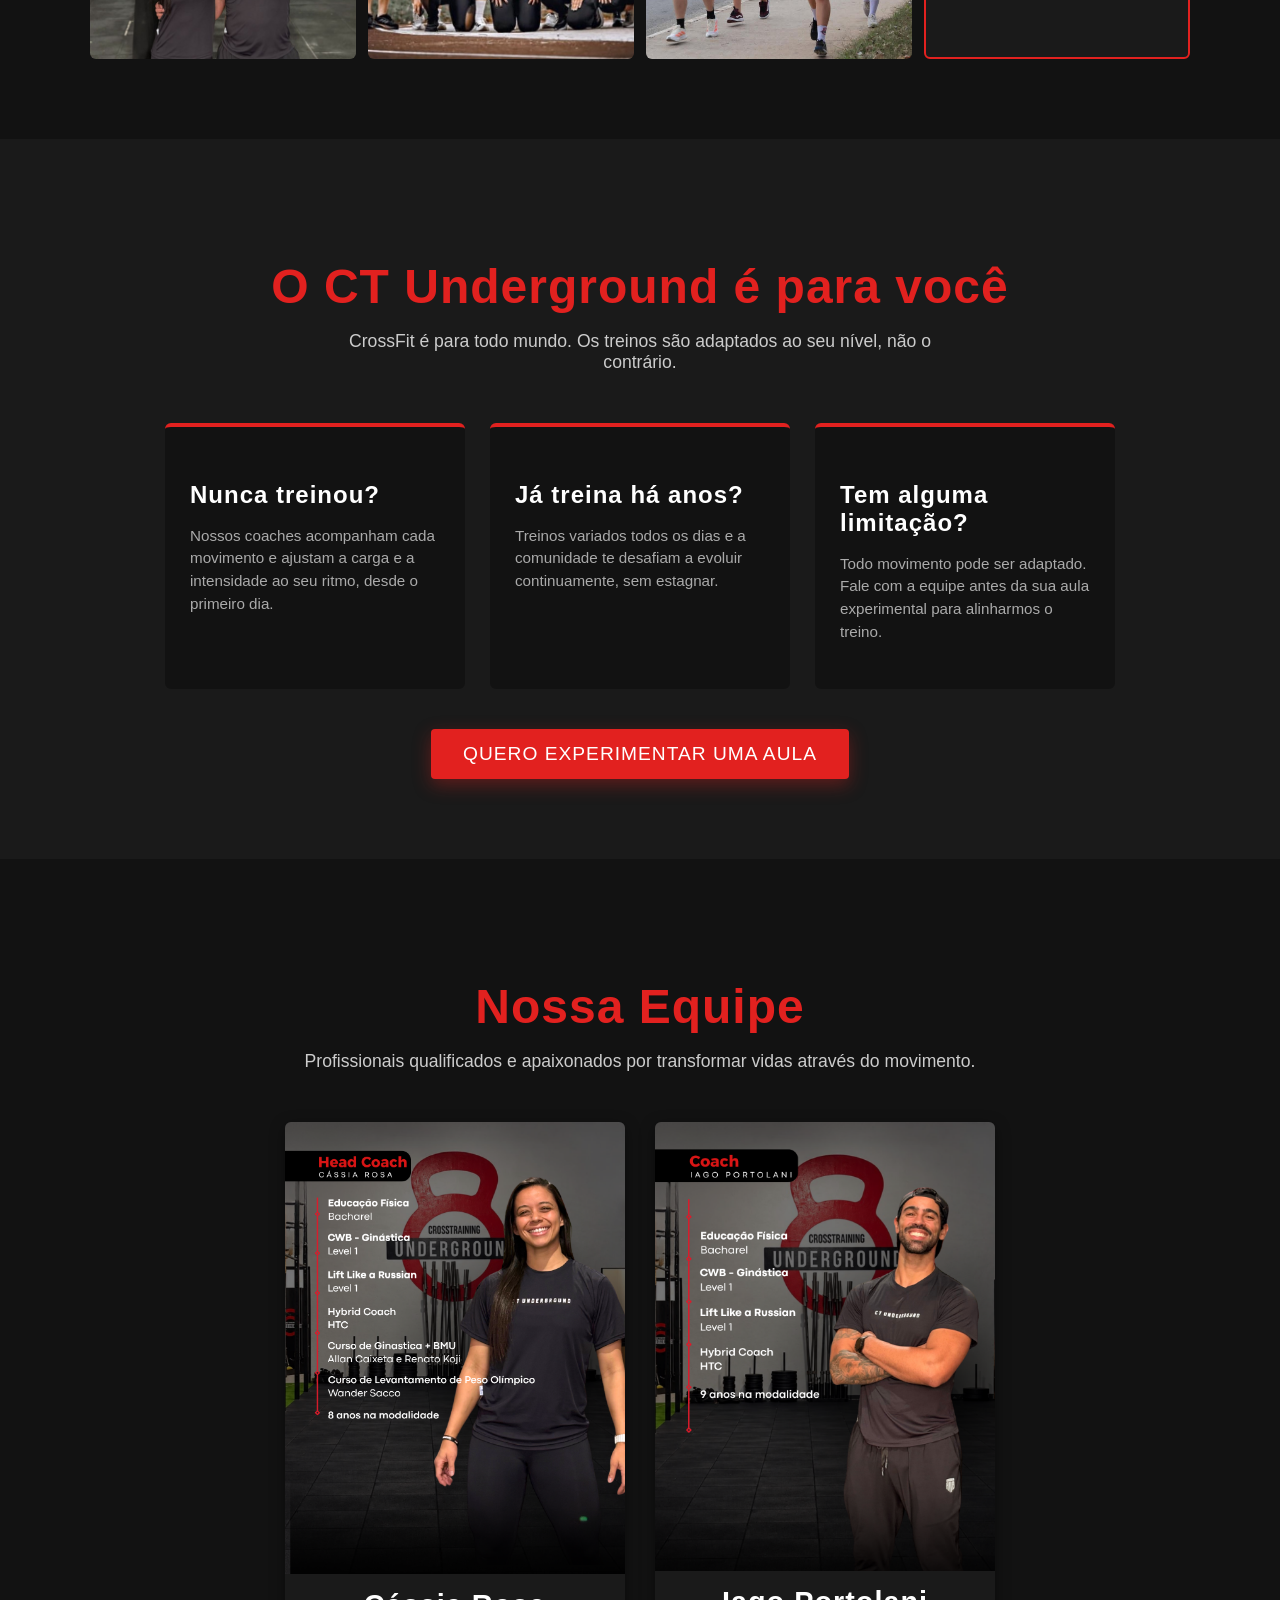
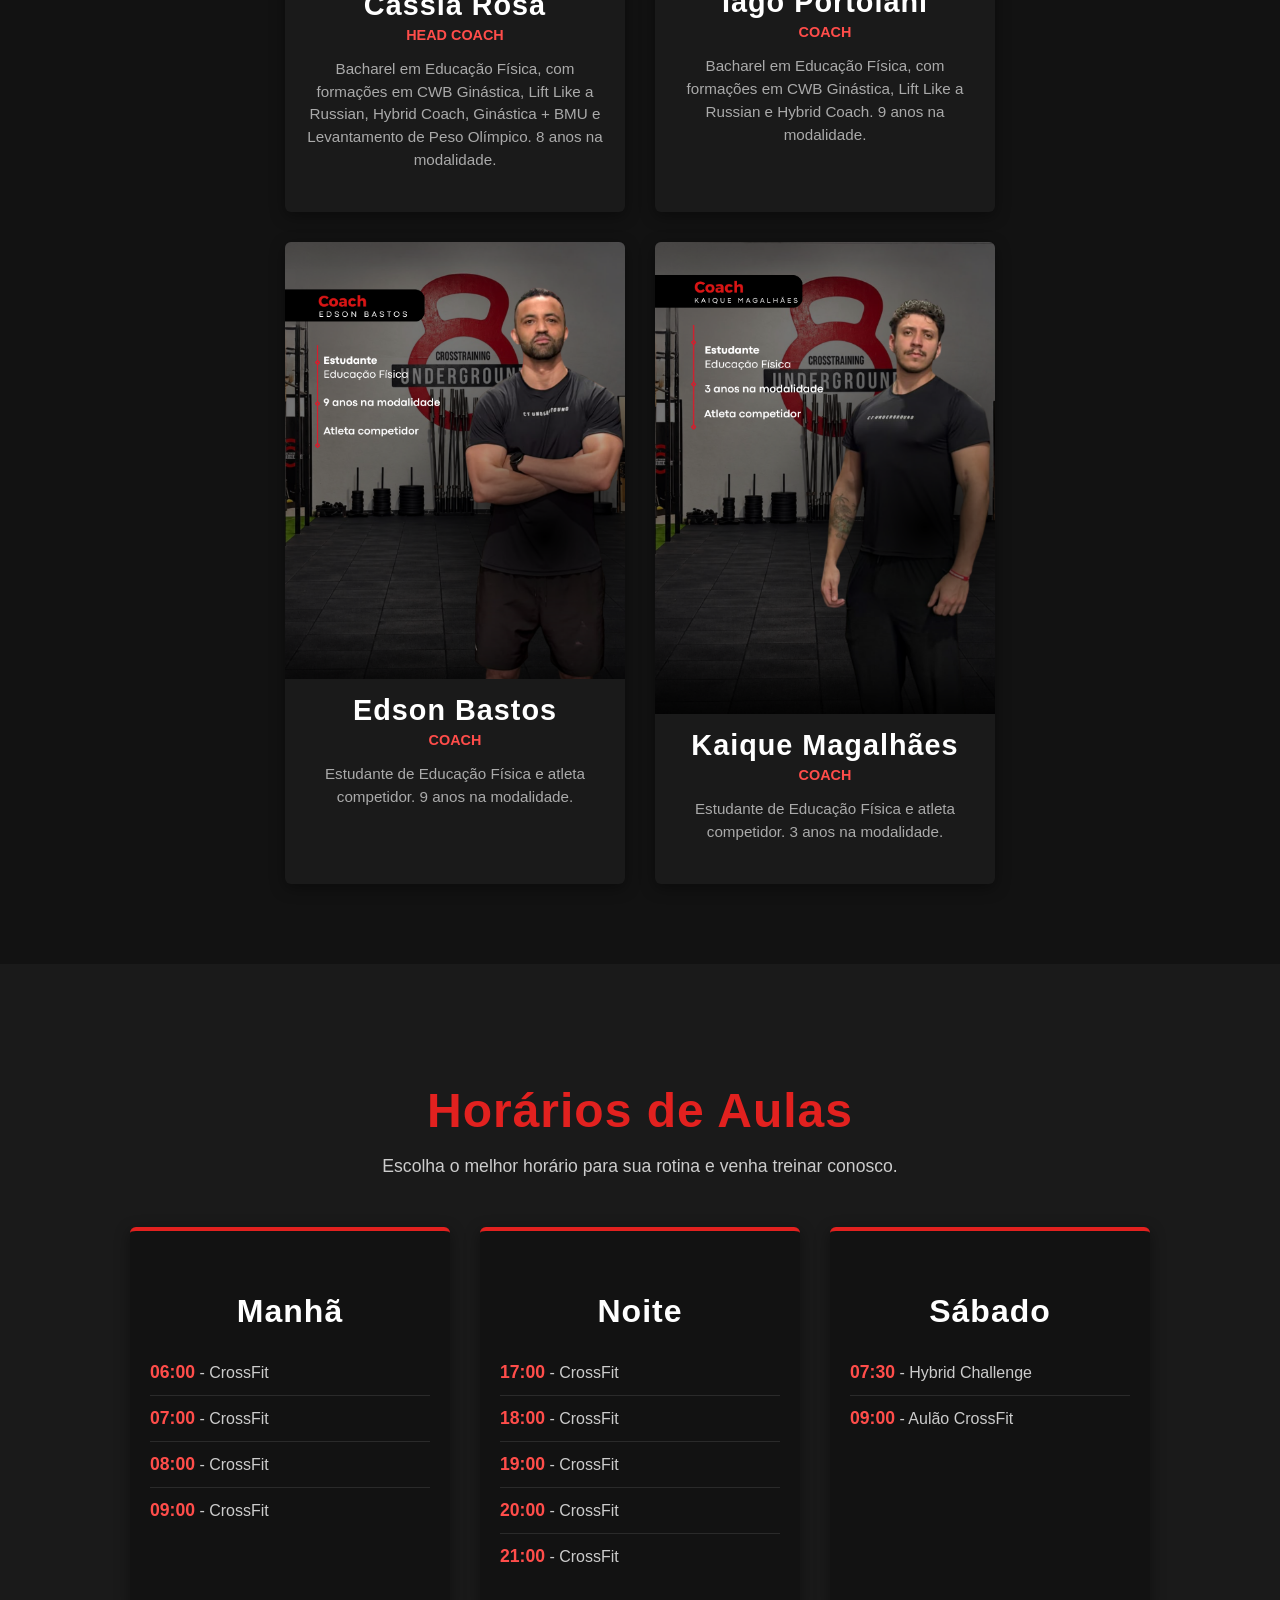
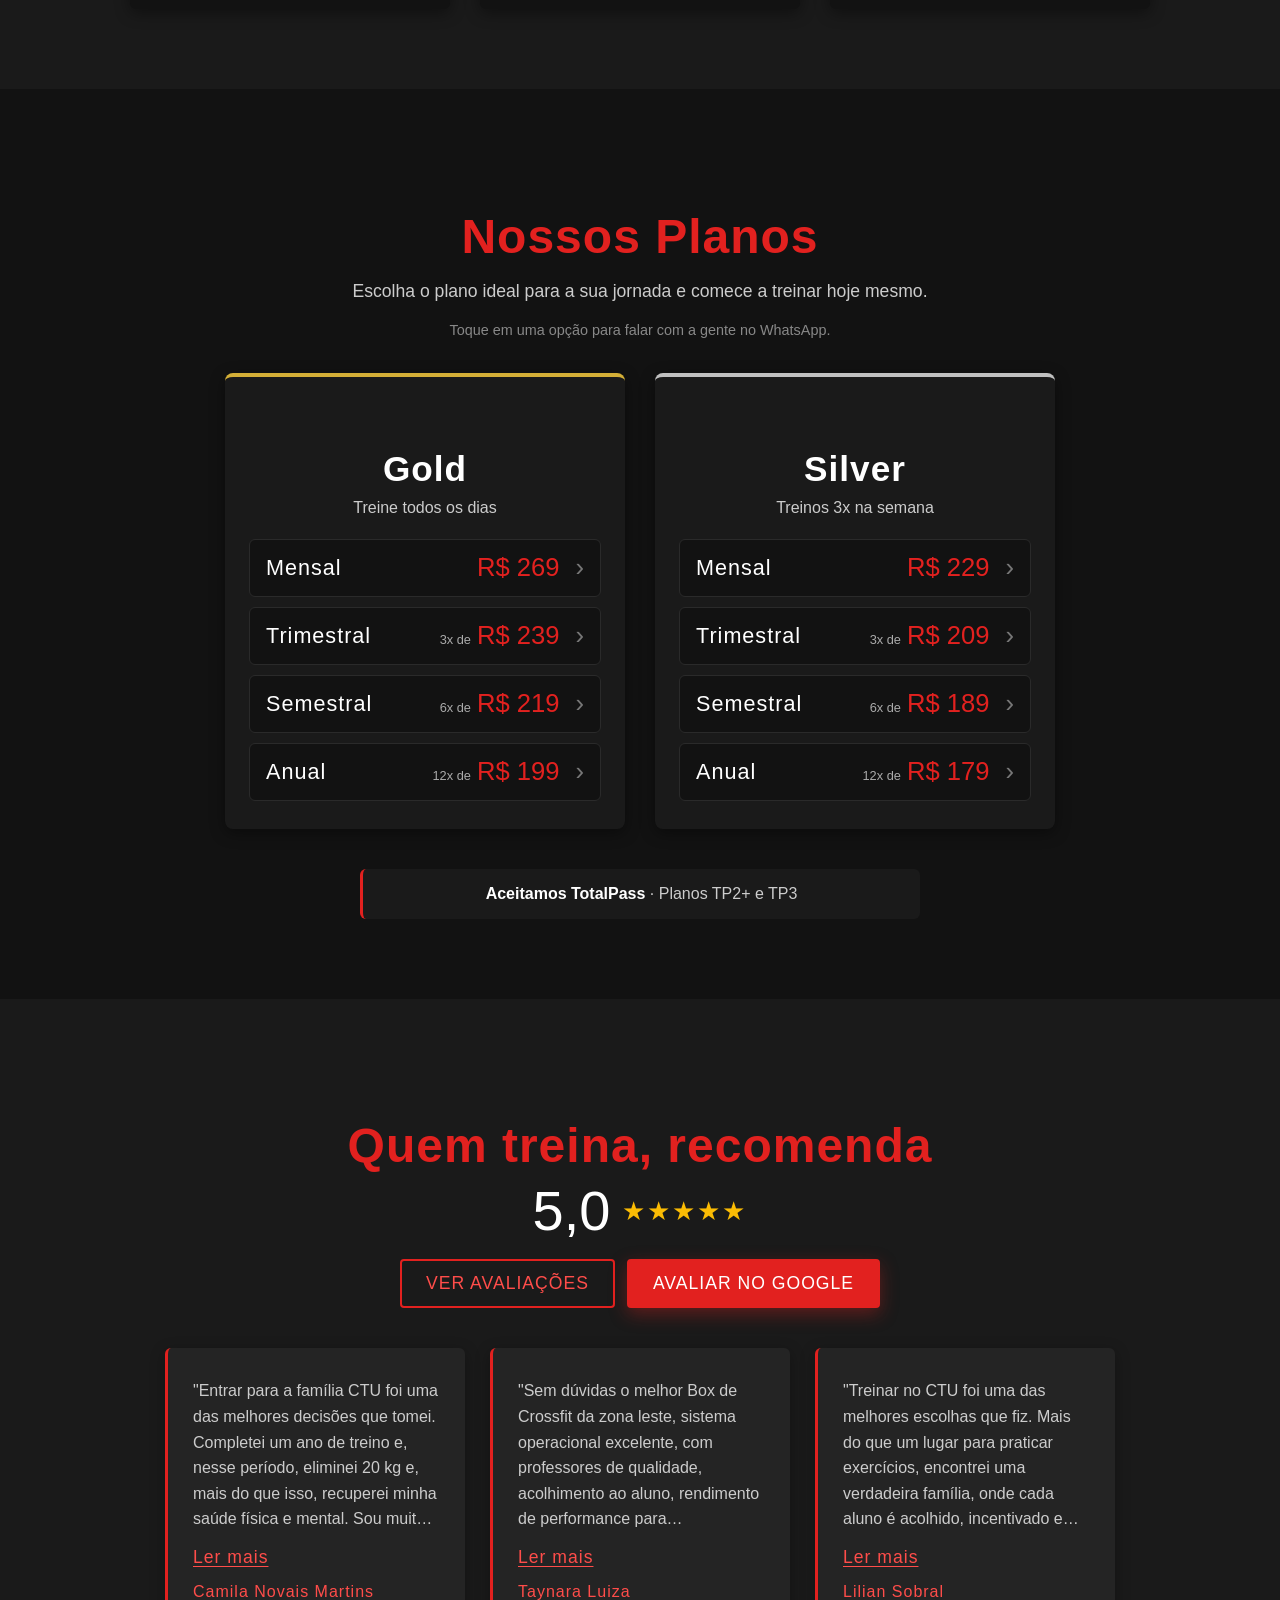
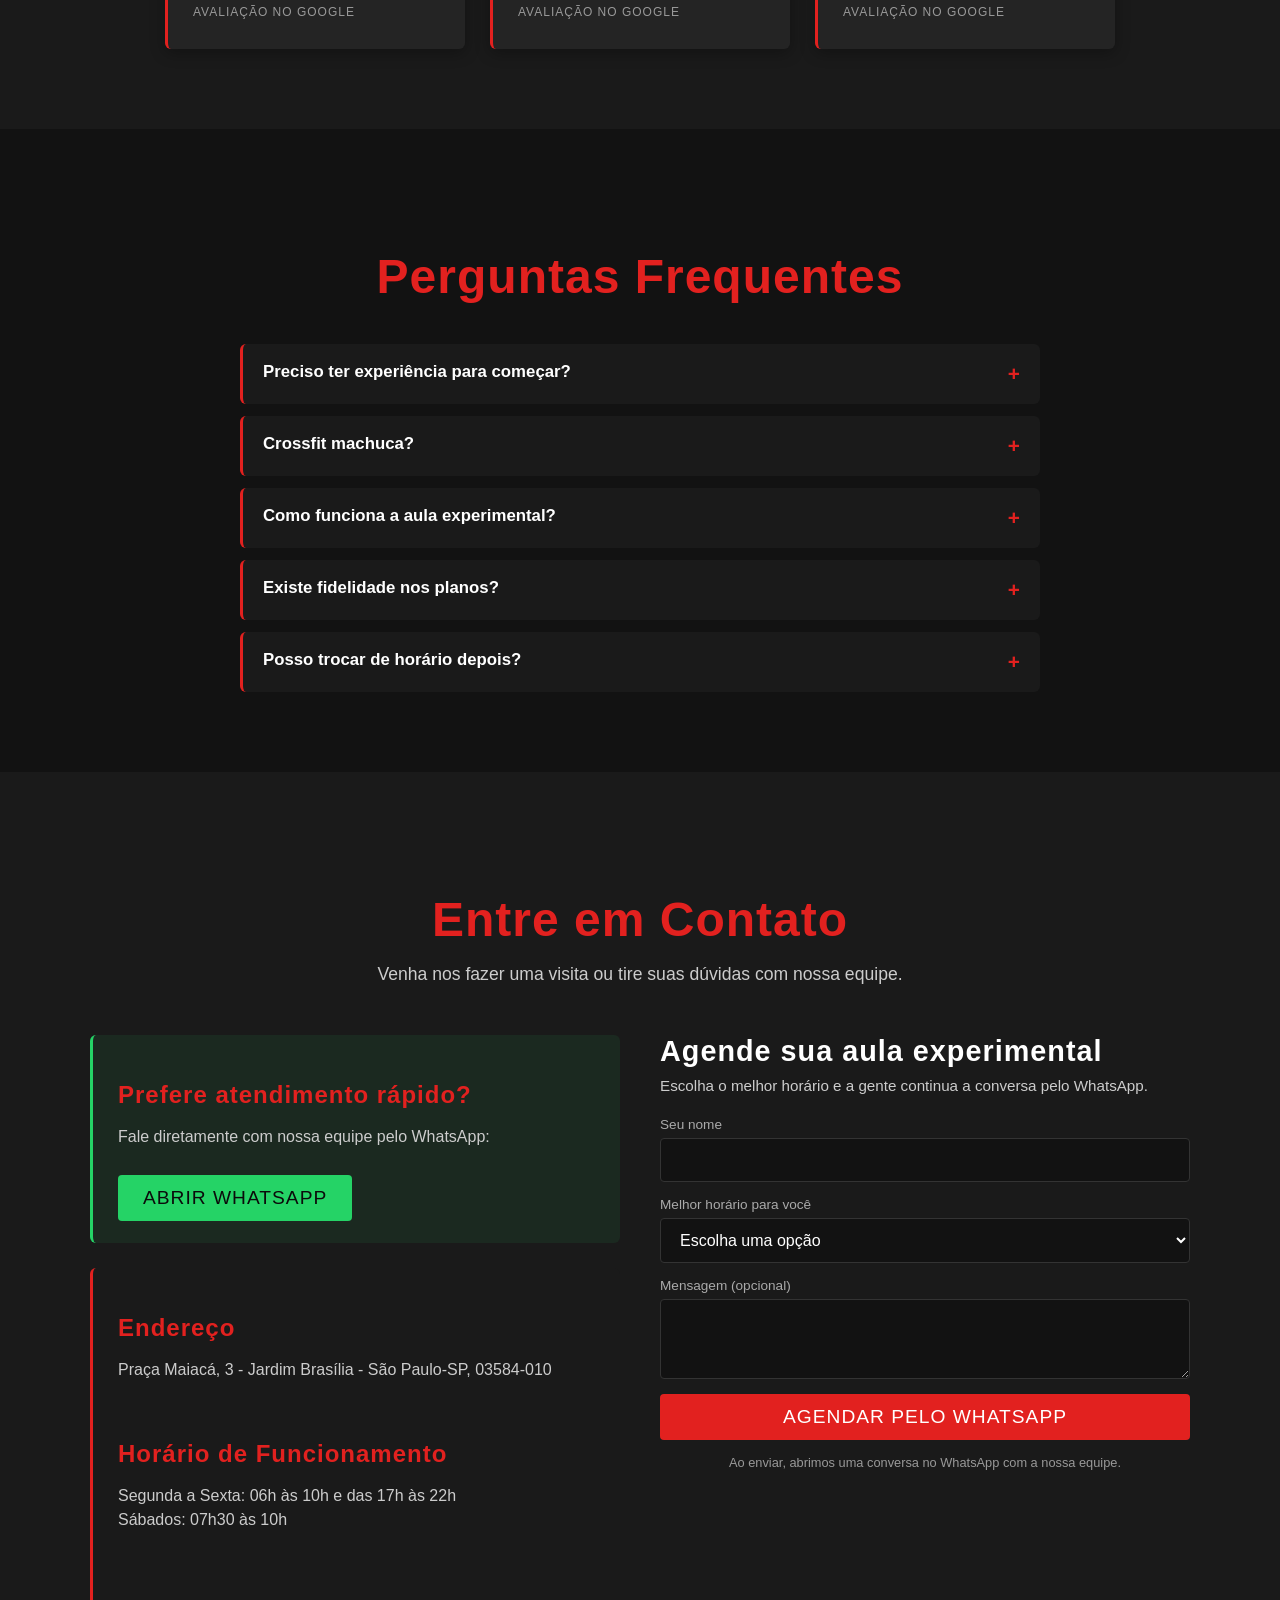
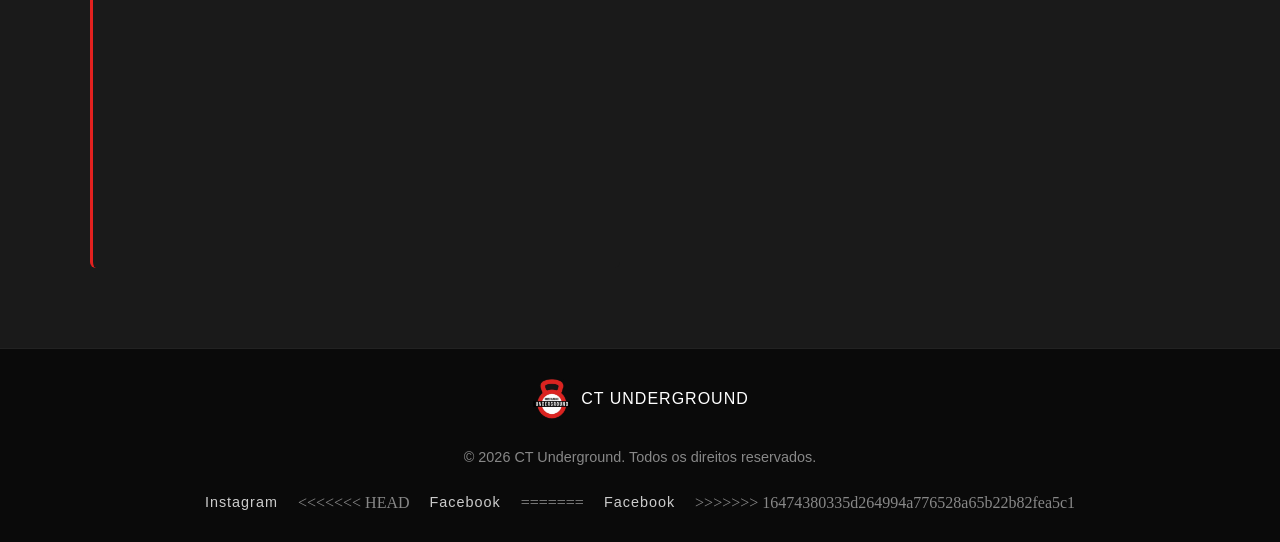
==== commit bb87d423: "Resolve conflito de merge do index.html" ====
--- a/index.html
+++ b/index.html
@@ -514,7 +514,11 @@
         <p>&copy; 2026 CT Underground. Todos os direitos reservados.</p>
         <div class="social-links">
             <a href="https://www.instagram.com/ctu.sp/" target="_blank" rel="noopener">Instagram</a>
+<<<<<<< HEAD
             <a href="https://www.facebook.com/crosstrainingunderground" target="_blank" rel="noopener">Facebook</a>
+=======
+            <a href="https://www.facebook.com/crosstrainingunderground?locale=pt_BR" target="_blank" rel="noopener">Facebook</a>
+>>>>>>> 16474380335d264994a776528a65b22b82fea5c1
         </div>
     </div>
 </footer>
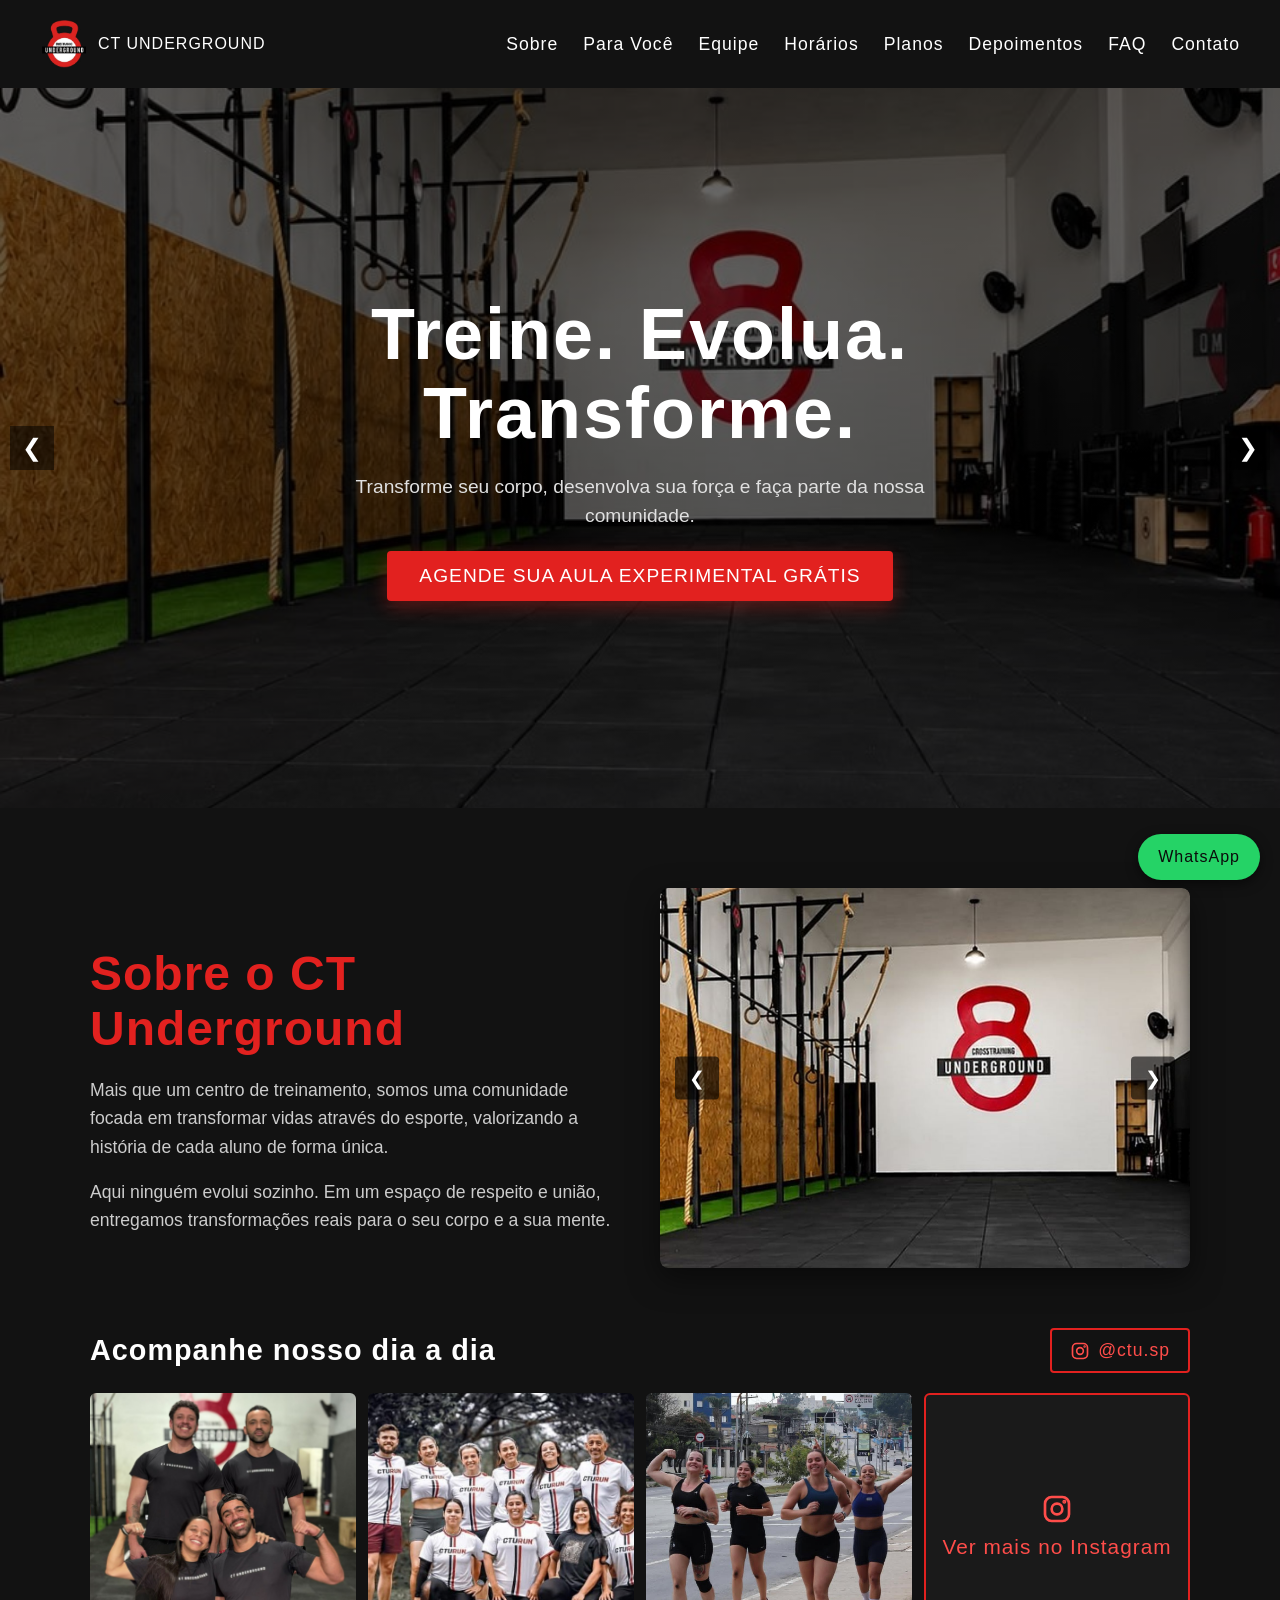
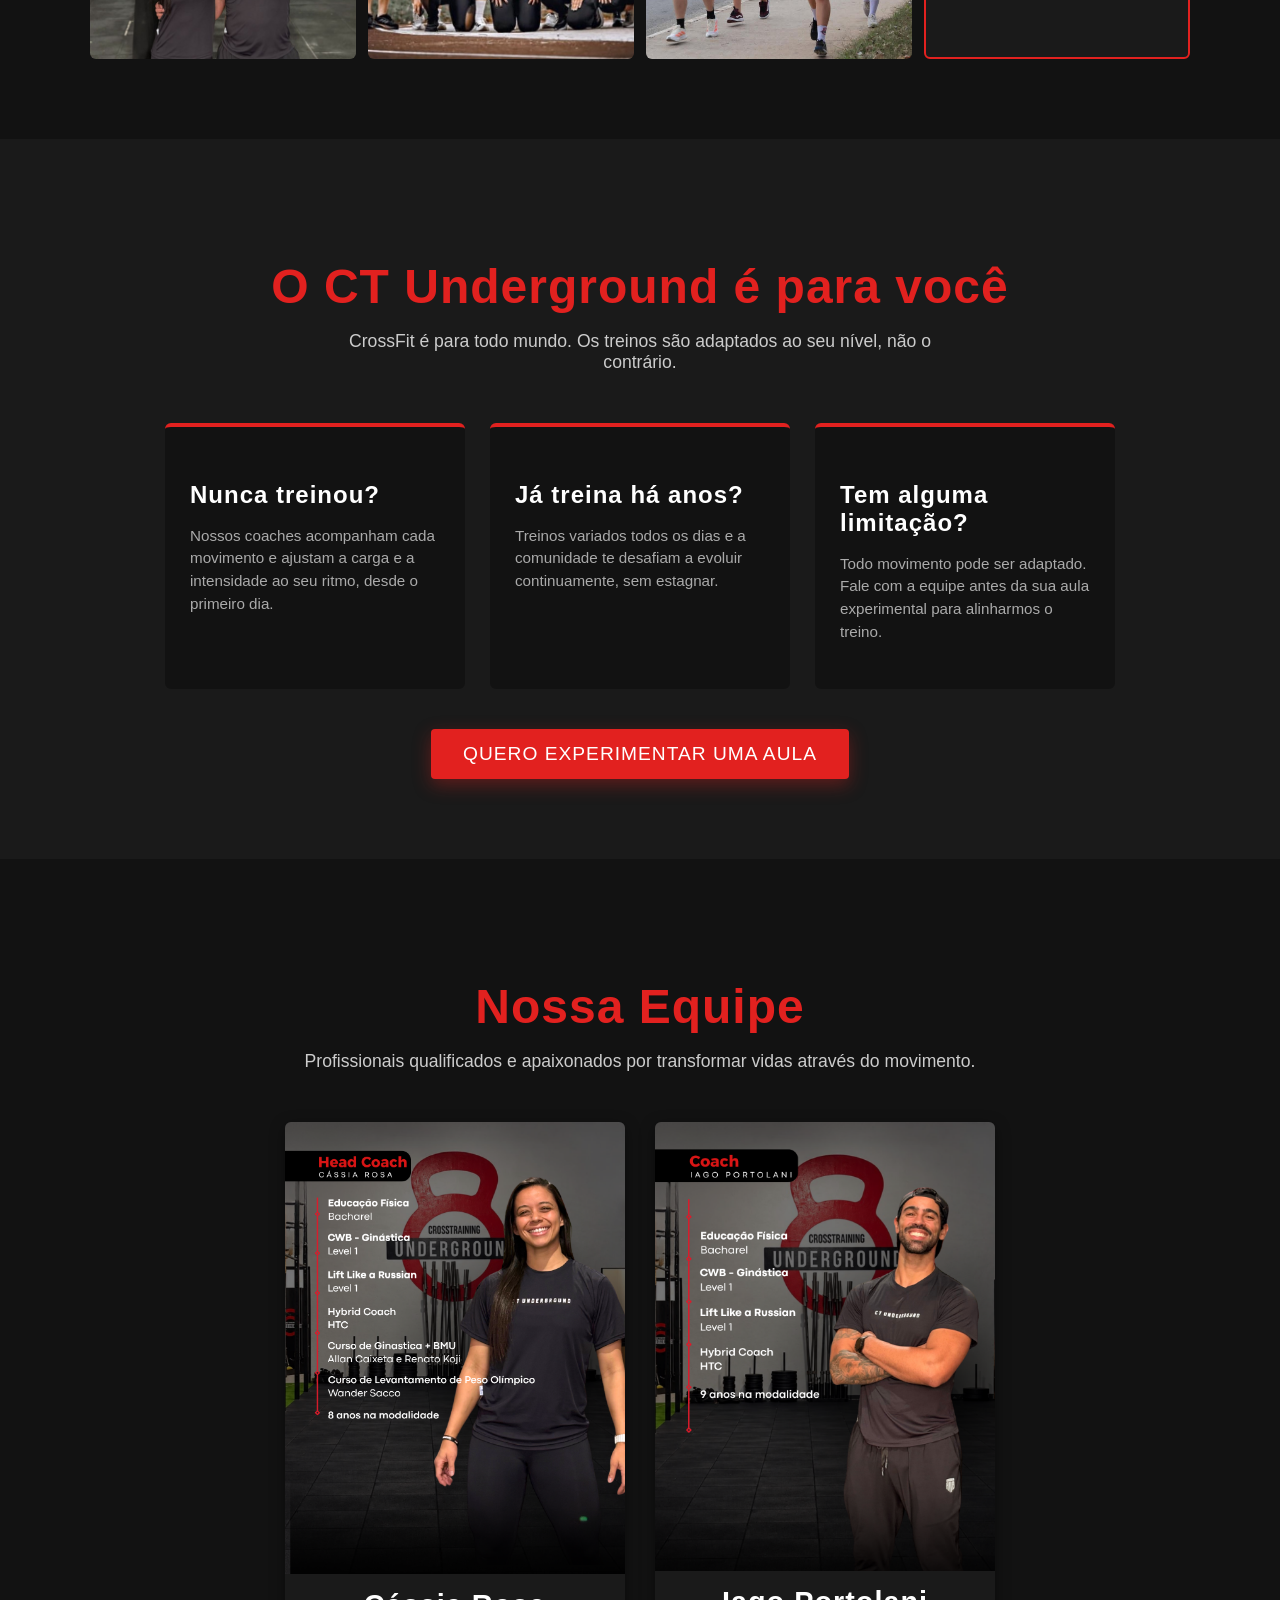
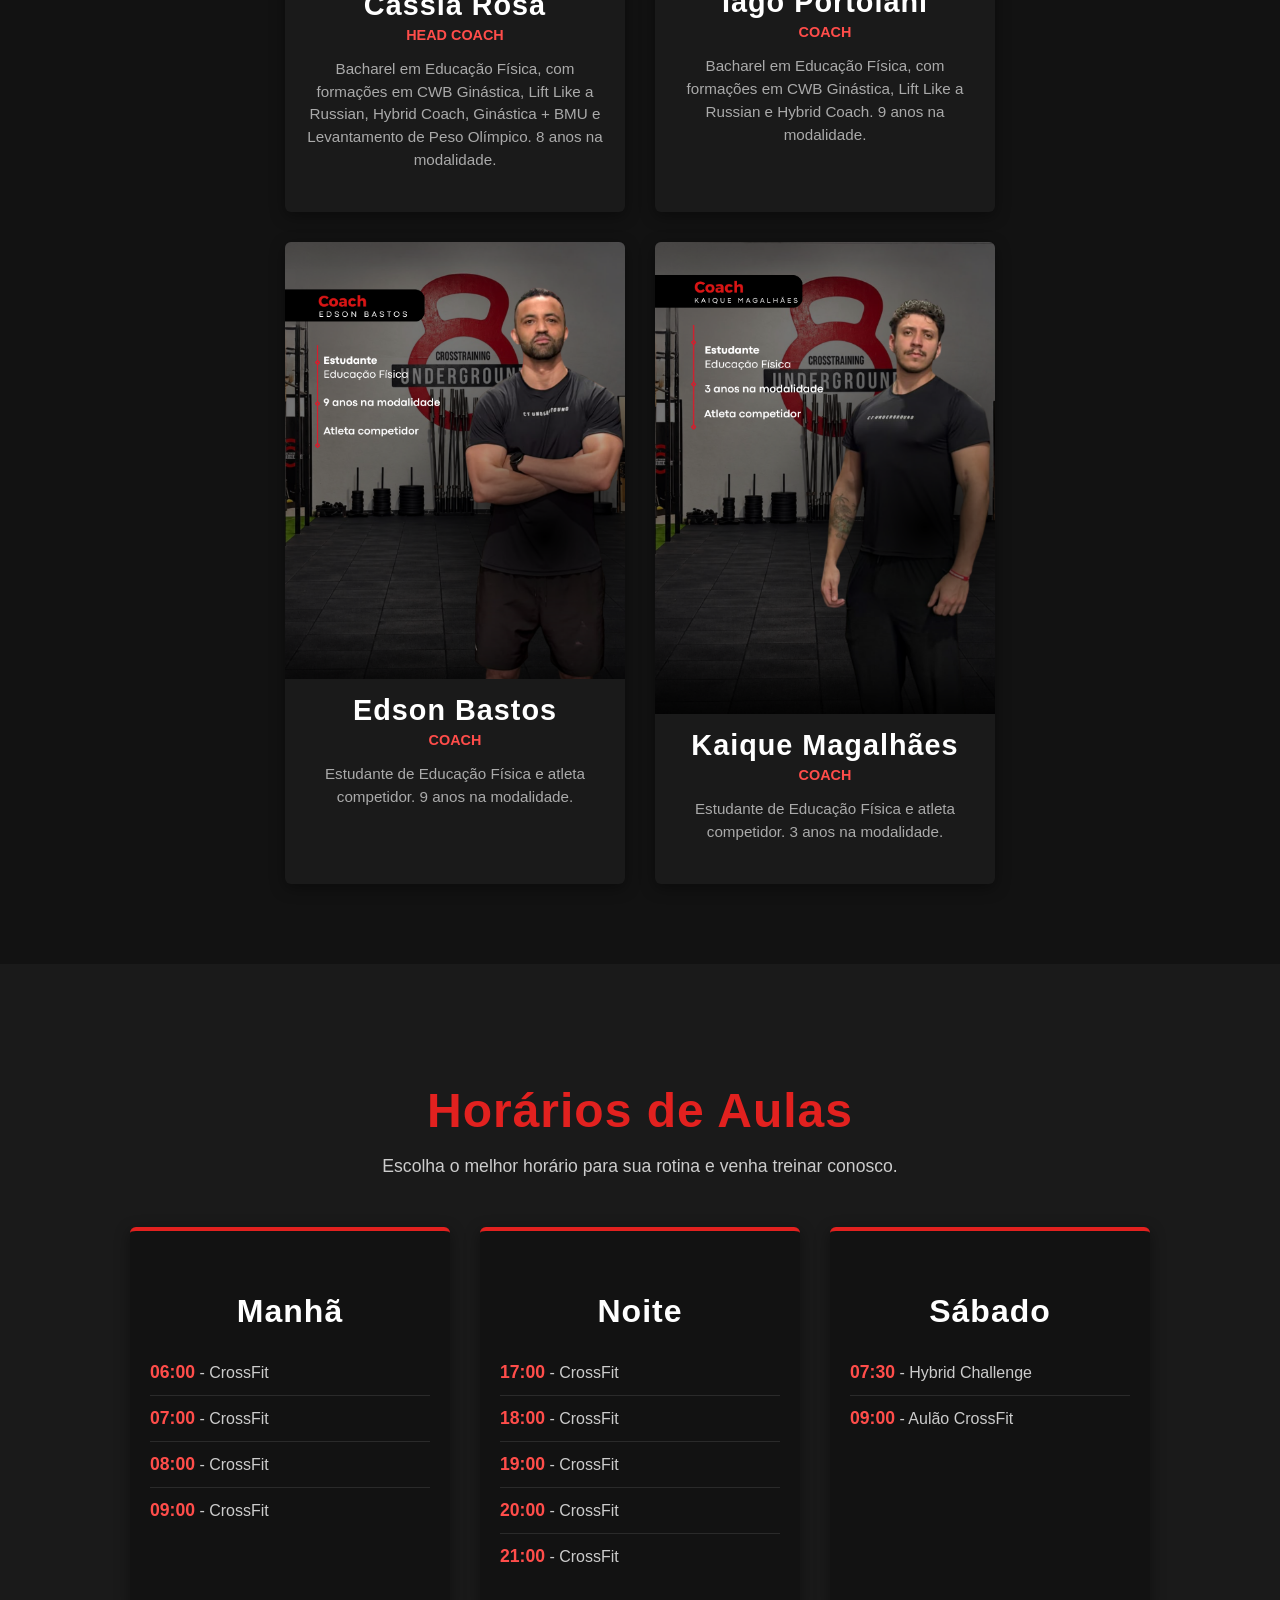
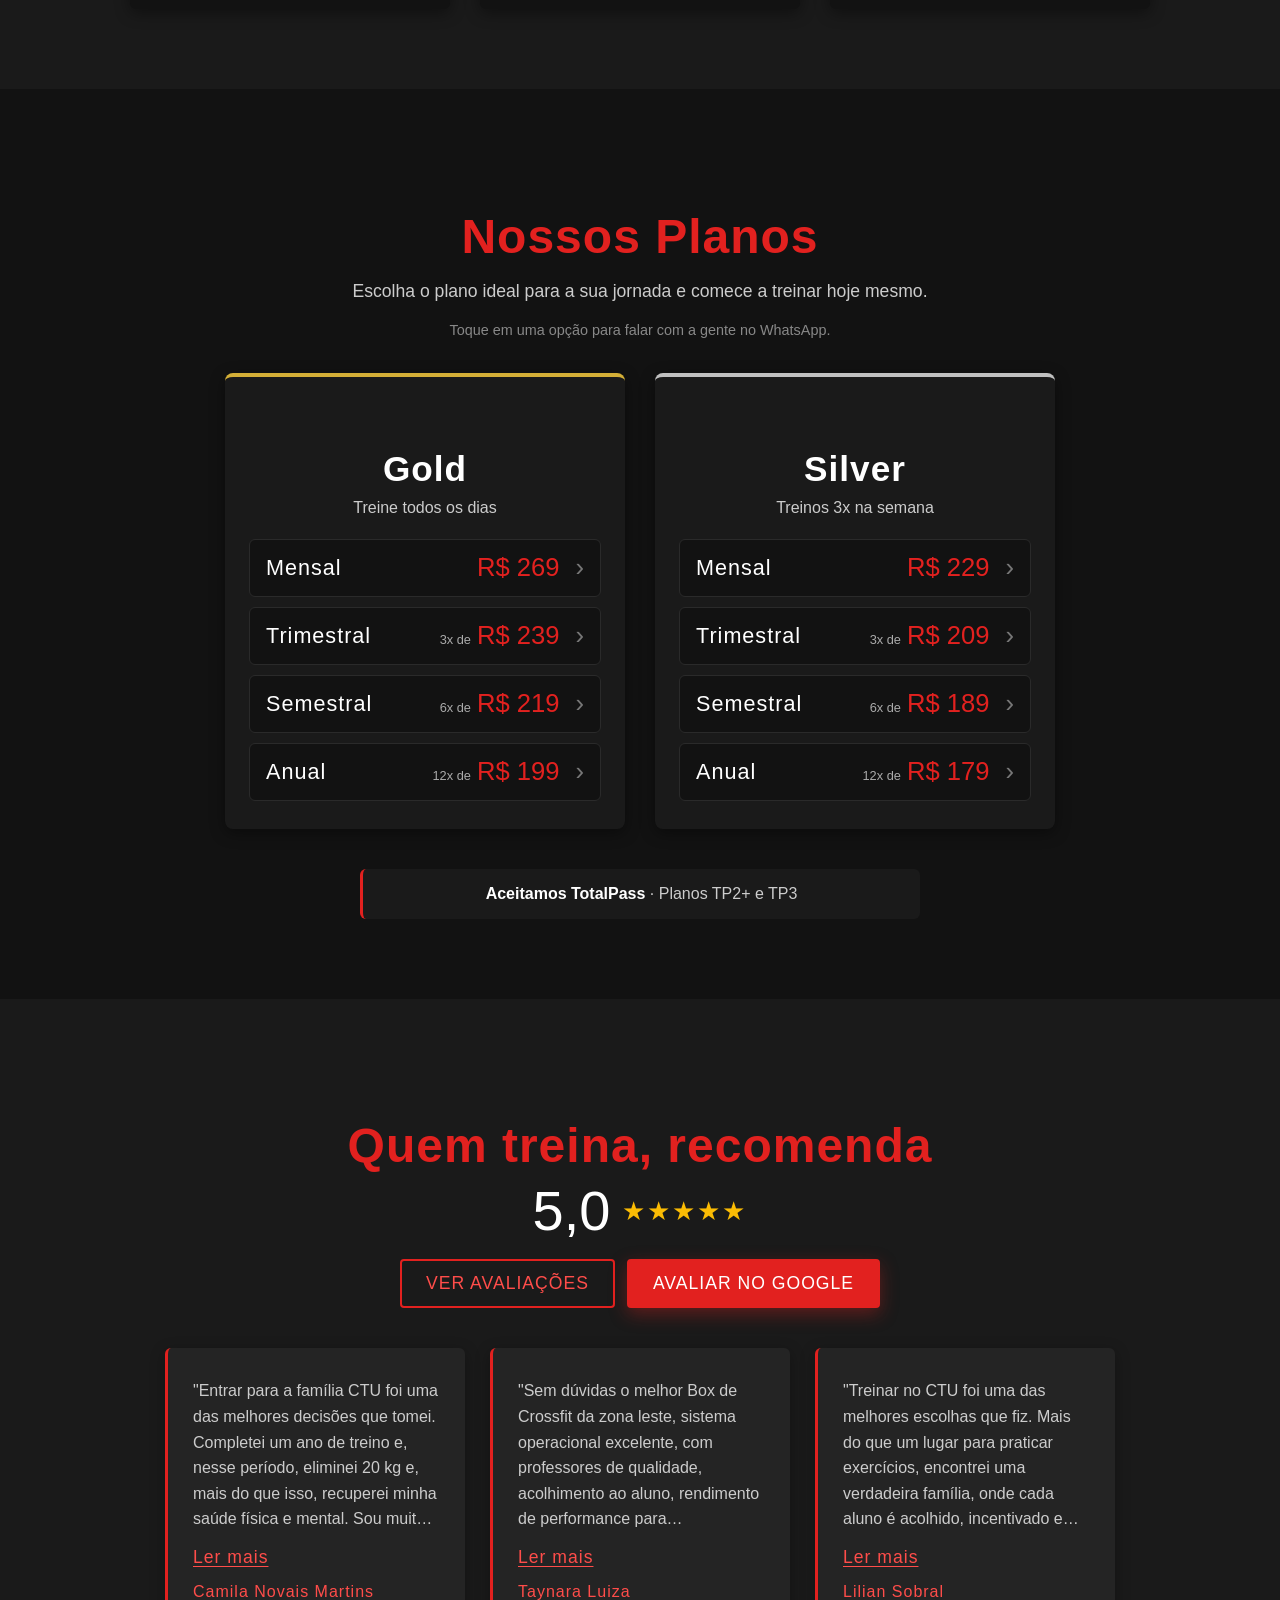
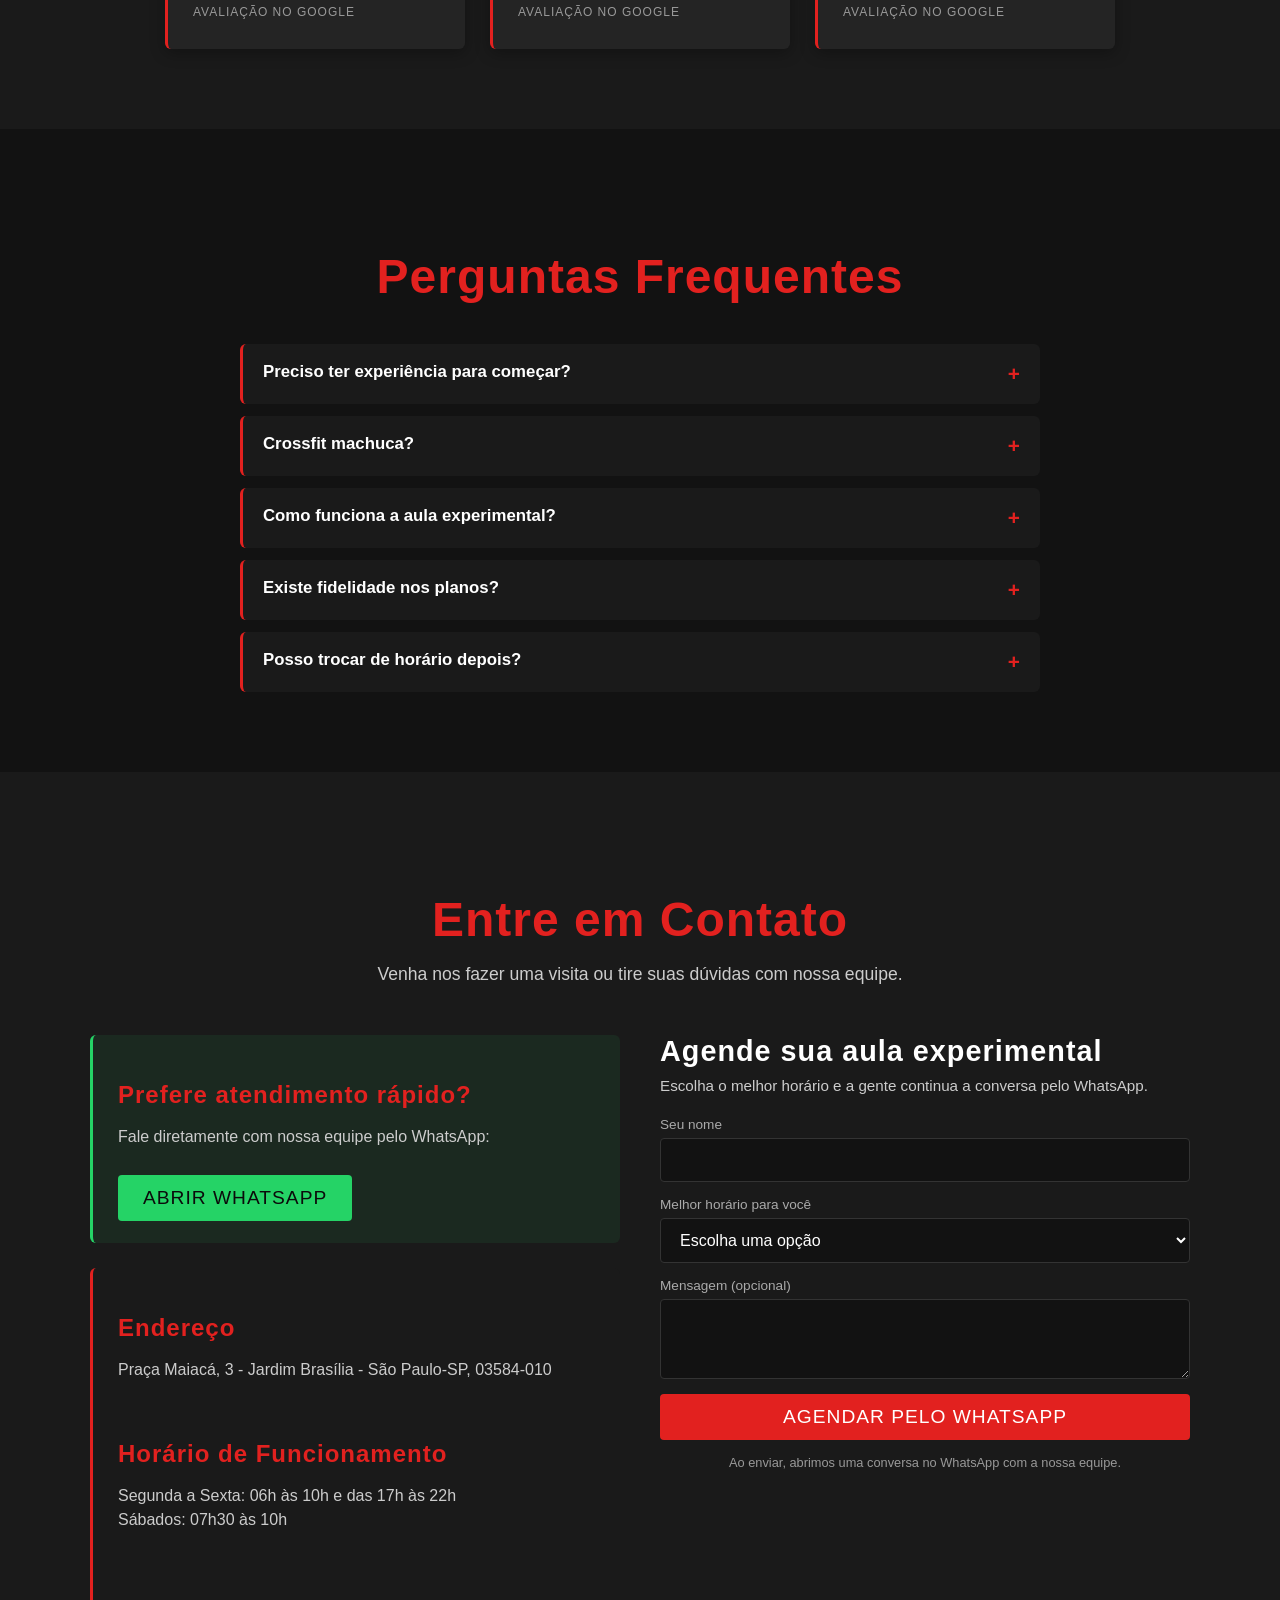
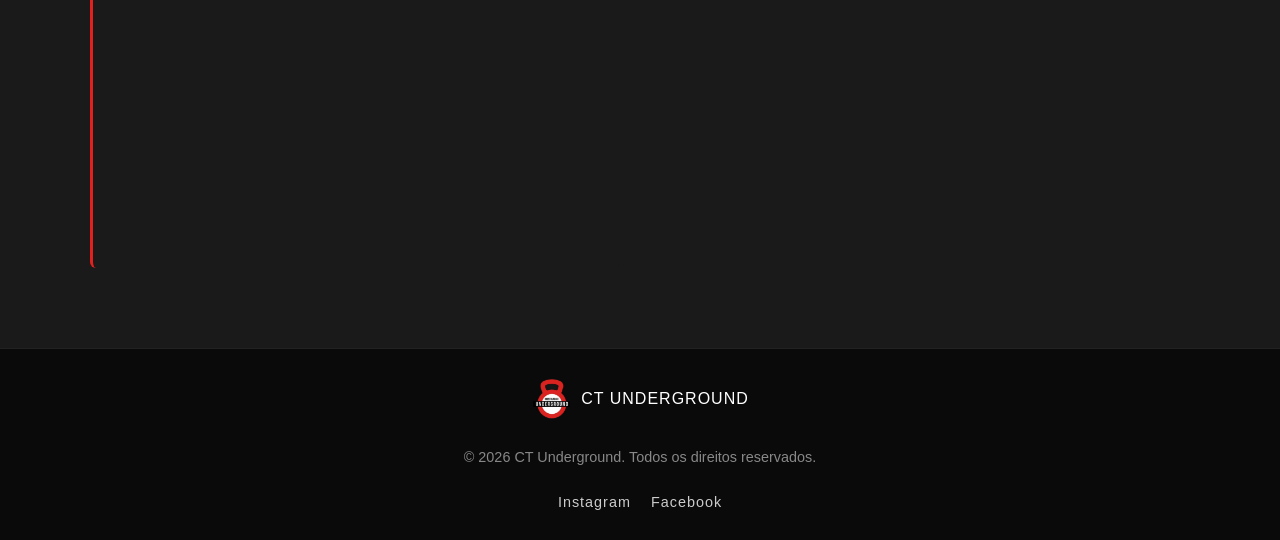
==== commit 5316c814: "Atualiza index e adiciona novo arquivo" ====
--- a/index.html
+++ b/index.html
@@ -8,24 +8,24 @@
     <title>CT Underground | Box de CrossFit na Zona Leste/SP</title>
     <meta name="description" content="Treine no CT Underground, na Zona Leste/SP. Aulas para todos os níveis, coaches qualificados e comunidade forte. Agende sua aula experimental gratuita.">
     <link rel="canonical" href="https://ctunderground.com.br/">
-    <link rel="icon" type="image/png" href="public/assets/images/foto logo.jpeg">
+    <link rel="icon" type="image/png" href="assets/images/logo.jpeg">
 
     <!-- Carrega a 1ª imagem do banner o mais cedo possível (mantenha igual ao 1º item de 'imagens' no script.js) -->
-    <link rel="preload" as="image" href="public/assets/images/img-header1.jpg">
+    <link rel="preload" as="image" href="assets/images/img-header1.jpg">
 
     <!-- Open Graph (preview ao compartilhar no WhatsApp/Instagram) -->
     <meta property="og:type" content="website">
     <meta property="og:title" content="CT Underground | Box de CrossFit na Zona Leste/SP">
     <meta property="og:description" content="Aulas para todos os níveis, coaches qualificados e comunidade forte. Agende sua aula experimental gratuita.">
     <meta property="og:url" content="https://ctunderground.com.br/">
-    <meta property="og:image" content="https://ctunderground.com.br/public/assets/images/img-header1.jpg">
+    <meta property="og:image" content="https://ctunderground.com.br/assets/images/img-header1.jpg">
     <meta property="og:image:width" content="1920">
     <meta property="og:image:height" content="880">
     <meta property="og:image:alt" content="Interior do box CT Underground, com a logo na parede e a área de treino">
     <meta property="og:locale" content="pt_BR">
 
-    <link rel="stylesheet" href="public/assets/fonts/fonts.css">
-    <link rel="stylesheet" href="public/assets/css/global.css">
+    <link rel="stylesheet" href="assets/fonts/fonts.css">
+    <link rel="stylesheet" href="assets/css/global.css">
     <link rel="stylesheet" href="index.css">
 
     <!-- Dados estruturados para SEO local -->
@@ -35,7 +35,7 @@
       "@type": "SportsActivityLocation",
       "name": "Crosstraining Underground",
       "url": "https://ctunderground.com.br/",
-      "image": "https://ctunderground.com.br/public/assets/images/img-header1.jpg",
+      "image": "https://ctunderground.com.br/assets/images/img-header1.jpg",
       "address": {
         "@type": "PostalAddress",
         "streetAddress": "Praça Maiacá, 3 - Jardim Brasília",
@@ -79,7 +79,7 @@
 <header class="header">
     <div class="container nav-container" style="display: flex; justify-content: space-between; align-items: center; width: 100%;">
         <a href="#" class="logo">
-            <img src="public/assets/images/logo-dark.png" alt="" width="56" height="56">
+            <img src="assets/images/logo-dark.png" alt="" width="56" height="56">
             <span class="logo-text">CT UNDERGROUND</span>
         </a>
 
@@ -129,22 +129,22 @@
                 <div class="carousel-track-container">
                     <div class="carousel-track" id="about-track">
                         <div class="carousel-slide current-slide">
-                            <img src="public/assets/images/img-about1.jpg" alt="Estrutura interna do CT Underground" loading="lazy" decoding="async">
+                            <img src="assets/images/img-about1.jpg" alt="Estrutura interna do CT Underground" loading="lazy" decoding="async">
                         </div>
                         <div class="carousel-slide">
-                            <img src="public/assets/images/img-about2.jpg" alt="Área de treino do CT Underground" loading="lazy" decoding="async">
+                            <img src="assets/images/img-about2.jpg" alt="Área de treino do CT Underground" loading="lazy" decoding="async">
                         </div>
                         <div class="carousel-slide">
-                            <img src="public/assets/images/img-about3.jpg" alt="Equipamentos e espaço do box" loading="lazy" decoding="async">
+                            <img src="assets/images/img-about3.jpg" alt="Equipamentos e espaço do box" loading="lazy" decoding="async">
                         </div>
                         <div class="carousel-slide">
-                            <img src="public/assets/images/img-about4.jpg" alt="Equipamentos e espaço do box" loading="lazy" decoding="async">
+                            <img src="assets/images/img-about4.jpg" alt="Equipamentos e espaço do box" loading="lazy" decoding="async">
                         </div>
                         <div class="carousel-slide">
-                            <img src="public/assets/images/img-about5.jpg" alt="Equipamentos e espaço do box" loading="lazy" decoding="async">
+                            <img src="assets/images/img-about5.jpg" alt="Equipamentos e espaço do box" loading="lazy" decoding="async">
                         </div>
                         <div class="carousel-slide">
-                            <img src="public/assets/images/img-about6.jpg" alt="Equipamentos e espaço do box" loading="lazy" decoding="async">
+                            <img src="assets/images/img-about6.jpg" alt="Equipamentos e espaço do box" loading="lazy" decoding="async">
                         </div>
                     </div>
                 </div>
@@ -170,13 +170,13 @@
 
             <div class="instagram-grid">
                 <a href="https://www.instagram.com/p/Dcvog55HO2o/" target="_blank" rel="noopener" class="instagram-post">
-                    <img src="public/assets/images/insta-1.jpg" alt="Publicação do CTU no Instagram - Coaches" loading="lazy" decoding="async">
+                    <img src="assets/images/insta-1.jpg" alt="Publicação do CTU no Instagram - Coaches" loading="lazy" decoding="async">
                 </a>
                 <a href="https://www.instagram.com/p/DZAH4xvkXIh/" target="_blank" rel="noopener" class="instagram-post">
-                    <img src="public/assets/images/insta-2.jpg" alt="Publicação do CTU no Instagram - CTU RUN" loading="lazy" decoding="async">
+                    <img src="assets/images/insta-2.jpg" alt="Publicação do CTU no Instagram - CTU RUN" loading="lazy" decoding="async">
                 </a>
                 <a href="https://www.instagram.com/p/Dcr405zHGUo/" target="_blank" rel="noopener" class="instagram-post">
-                    <img src="public/assets/images/insta-3.jpg" alt="Publicação do CTU no Instagram - Hybrid Challenge" loading="lazy" decoding="async">
+                    <img src="assets/images/insta-3.jpg" alt="Publicação do CTU no Instagram - Hybrid Challenge" loading="lazy" decoding="async">
                 </a>
                 <a href="https://www.instagram.com/ctu.sp/" target="_blank" rel="noopener" class="instagram-post instagram-more">
                     <svg viewBox="0 0 24 24" width="32" height="32" fill="none" stroke="currentColor" stroke-width="2" stroke-linecap="round" stroke-linejoin="round" aria-hidden="true">
@@ -224,28 +224,28 @@
 
             <div class="team-grid">
                 <div class="coach-card">
-                    <img src="public/assets/images/coach-cassia.jpg" width="800" height="1120" alt="Cássia Rosa, Head Coach do Crosstraining Underground" loading="lazy" decoding="async">
+                    <img src="assets/images/coach-cassia.jpg" width="800" height="1120" alt="Cássia Rosa, Head Coach do Crosstraining Underground" loading="lazy" decoding="async">
                     <h3>Cássia Rosa</h3>
                     <span class="coach-role">Head Coach</span>
                     <p>Bacharel em Educação Física, com formações em CWB Ginástica, Lift Like a Russian, Hybrid Coach, Ginástica + BMU e Levantamento de Peso Olímpico. 8 anos na modalidade.</p>
                 </div>
 
                 <div class="coach-card">
-                    <img src="public/assets/images/coach-iago.jpg" width="800" height="1088" alt="Iago Portolani, Coach do Crosstraining Underground" loading="lazy" decoding="async">
+                    <img src="assets/images/coach-iago.jpg" width="800" height="1088" alt="Iago Portolani, Coach do Crosstraining Underground" loading="lazy" decoding="async">
                     <h3>Iago Portolani</h3>
                     <span class="coach-role">Coach</span>
                     <p>Bacharel em Educação Física, com formações em CWB Ginástica, Lift Like a Russian e Hybrid Coach. 9 anos na modalidade.</p>
                 </div>
 
                 <div class="coach-card">
-                    <img src="public/assets/images/coach-edson.jpg" width="800" height="1056" alt="Edson Bastos, Coach do Crosstraining Underground" loading="lazy" decoding="async">
+                    <img src="assets/images/coach-edson.jpg" width="800" height="1056" alt="Edson Bastos, Coach do Crosstraining Underground" loading="lazy" decoding="async">
                     <h3>Edson Bastos</h3>
                     <span class="coach-role">Coach</span>
                     <p>Estudante de Educação Física e atleta competidor. 9 anos na modalidade.</p>
                 </div>
 
                 <div class="coach-card">
-                    <img src="public/assets/images/coach-kaique.jpg" width="800" height="1082" alt="Kaique Magalhães, Coach do Crosstraining Underground" loading="lazy" decoding="async">
+                    <img src="assets/images/coach-kaique.jpg" width="800" height="1082" alt="Kaique Magalhães, Coach do Crosstraining Underground" loading="lazy" decoding="async">
                     <h3>Kaique Magalhães</h3>
                     <span class="coach-role">Coach</span>
                     <p>Estudante de Educação Física e atleta competidor. 3 anos na modalidade.</p>
@@ -508,17 +508,13 @@
 <footer class="footer">
     <div class="footer-container">
         <div class="footer-logo">
-            <img src="public/assets/images/logo-dark.png" alt="" width="44" height="44">
+            <img src="assets/images/logo-dark.png" alt="" width="44" height="44">
             <span>CT UNDERGROUND</span>
         </div>
         <p>&copy; 2026 CT Underground. Todos os direitos reservados.</p>
         <div class="social-links">
             <a href="https://www.instagram.com/ctu.sp/" target="_blank" rel="noopener">Instagram</a>
-<<<<<<< HEAD
             <a href="https://www.facebook.com/crosstrainingunderground" target="_blank" rel="noopener">Facebook</a>
-=======
-            <a href="https://www.facebook.com/crosstrainingunderground?locale=pt_BR" target="_blank" rel="noopener">Facebook</a>
->>>>>>> 16474380335d264994a776528a65b22b82fea5c1
         </div>
     </div>
 </footer>
--- a/assets/fonts/fonts.css
+++ b/assets/fonts/fonts.css
@@ -0,0 +1 @@
+@import url('https://fonts.googleapis.com/css2?family=Bebas+Neue&display=swap');
--- a/assets/css/global.css
+++ b/assets/css/global.css
@@ -0,0 +1,23 @@
+/* Faz width/height incluírem padding e borda (evita elementos "estourando" a largura) */
+*, *::before, *::after {
+    box-sizing: border-box;
+}
+
+/* Remove as margens padrão do navegador */
+html, body {
+    margin: 0;
+    padding: 0;
+}
+
+/* Faz a página rolar suavemente ao clicar nos links do menu */
+html {
+    scroll-behavior: smooth;
+}
+
+/* Acessibilidade: respeita quem configurou o sistema para reduzir animações */
+@media (prefers-reduced-motion: reduce) {
+    * {
+        transition: none !important;
+        scroll-behavior: auto !important;
+    }
+}
--- a/index.css
+++ b/index.css
@@ -121,7 +121,7 @@
 .hero {
     position: relative;
     /* 1ª imagem do banner (o script.js troca depois). Mantenha igual ao 1º item de 'imagens' no script.js */
-    background-image: linear-gradient(rgba(0, 0, 0, 0.6), rgba(0, 0, 0, 0.6)), url('/public/assets/images/img-header1.jpg');
+    background-image: linear-gradient(rgba(0, 0, 0, 0.6), rgba(0, 0, 0, 0.6)), url('assets/images/img-header1.jpg');
     background-size: cover;
     background-position: center;
     background-repeat: no-repeat;
